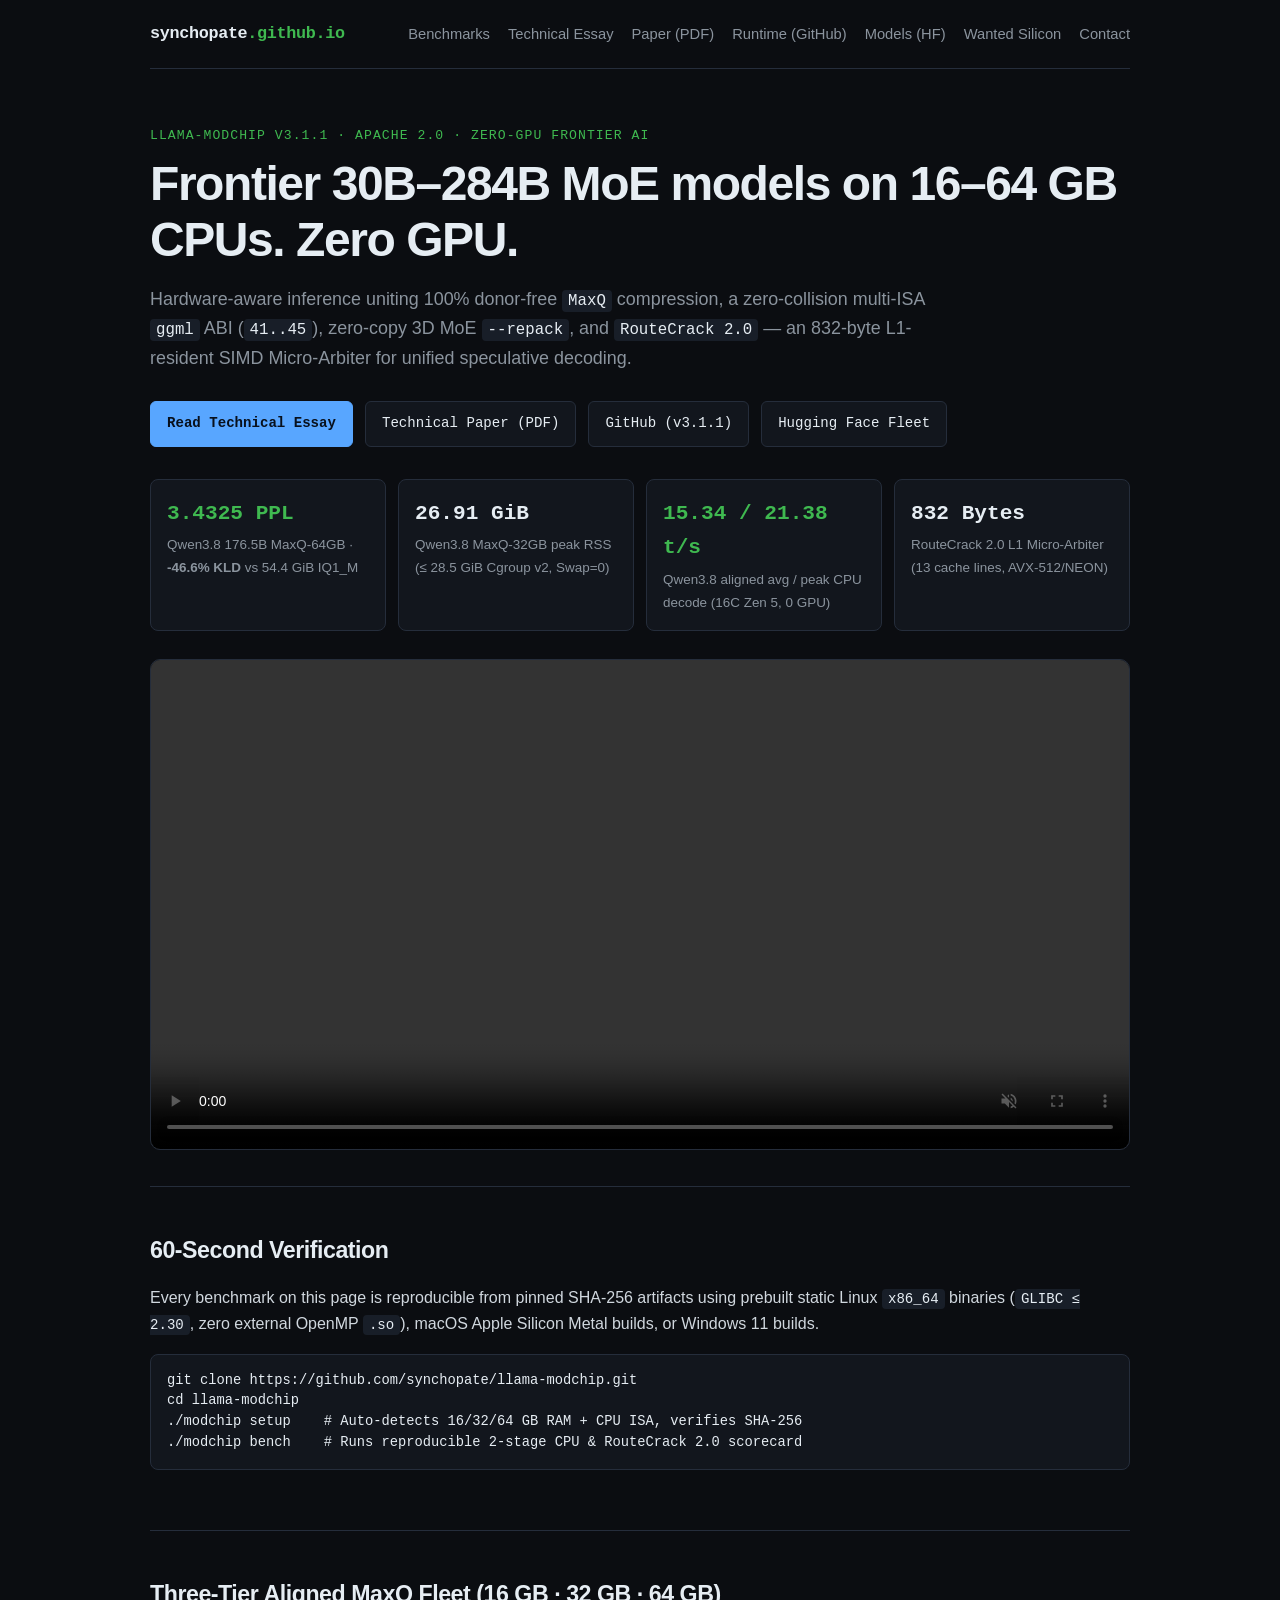
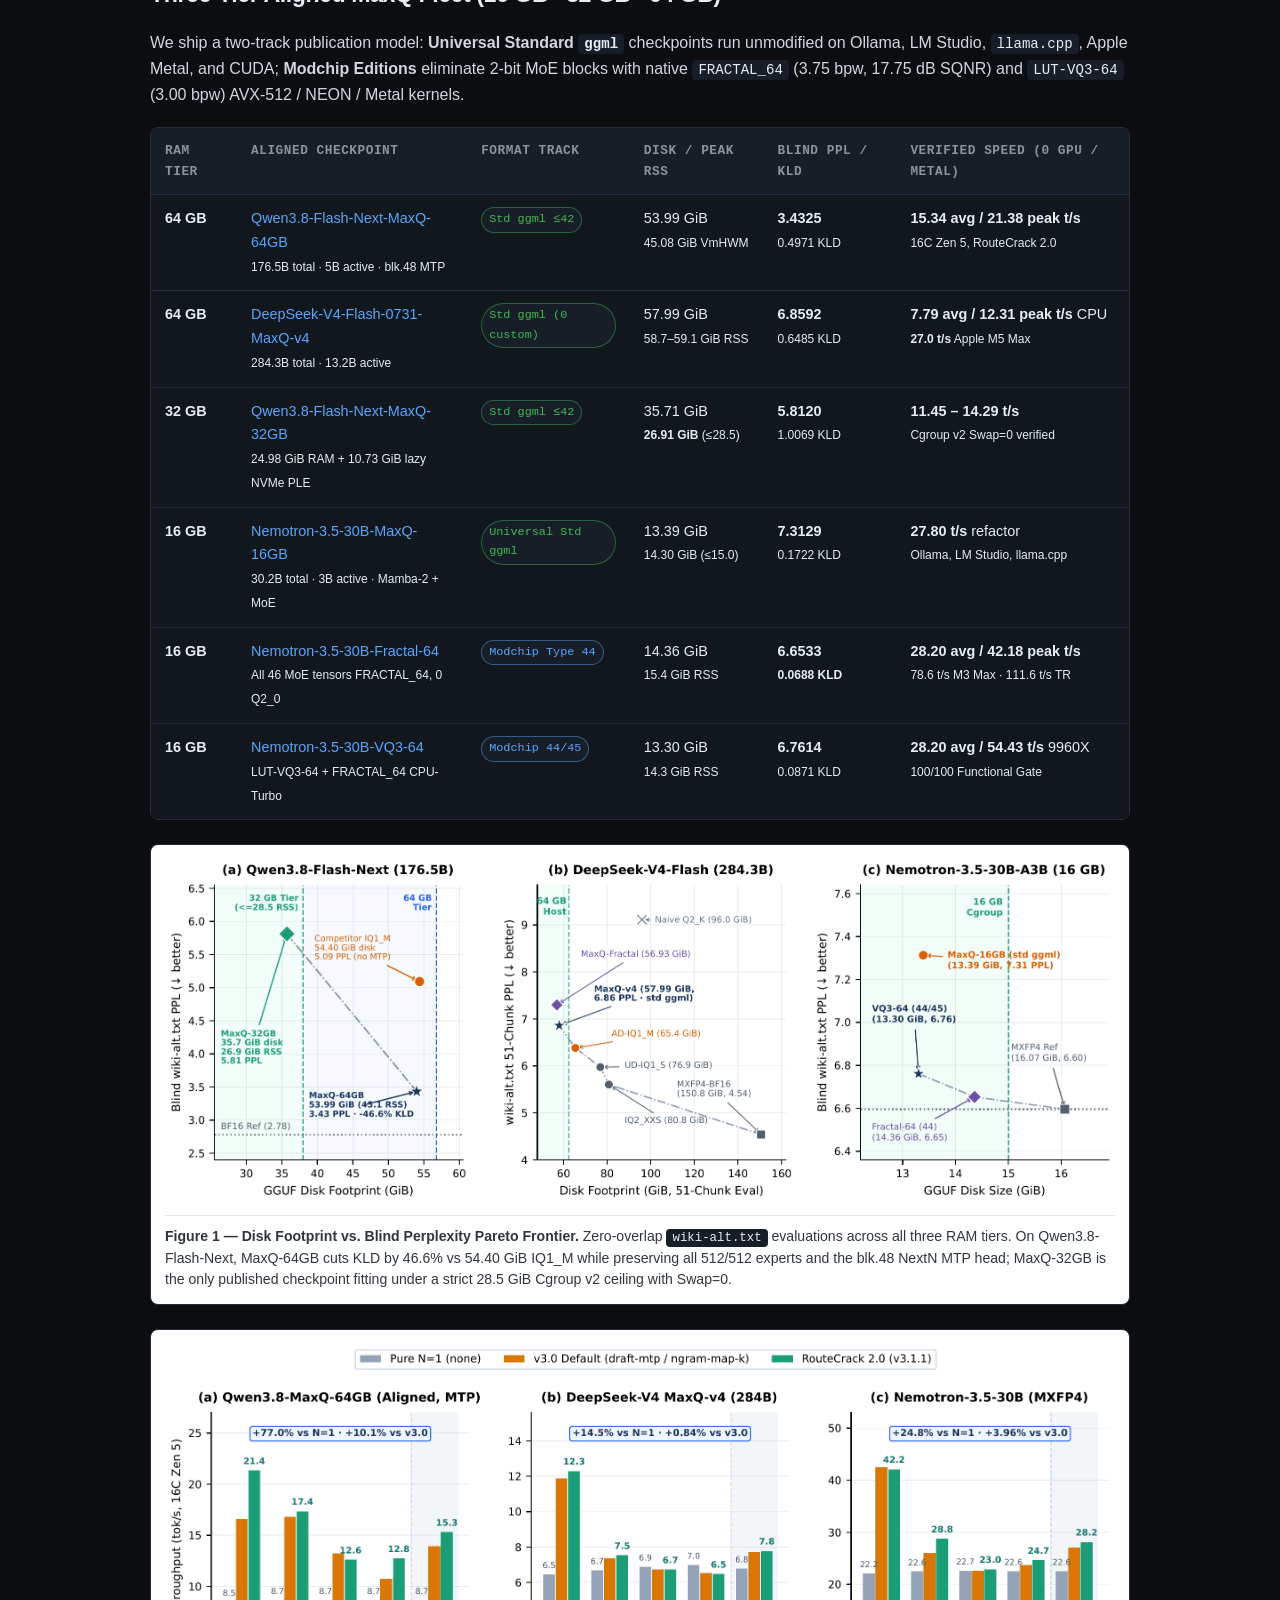
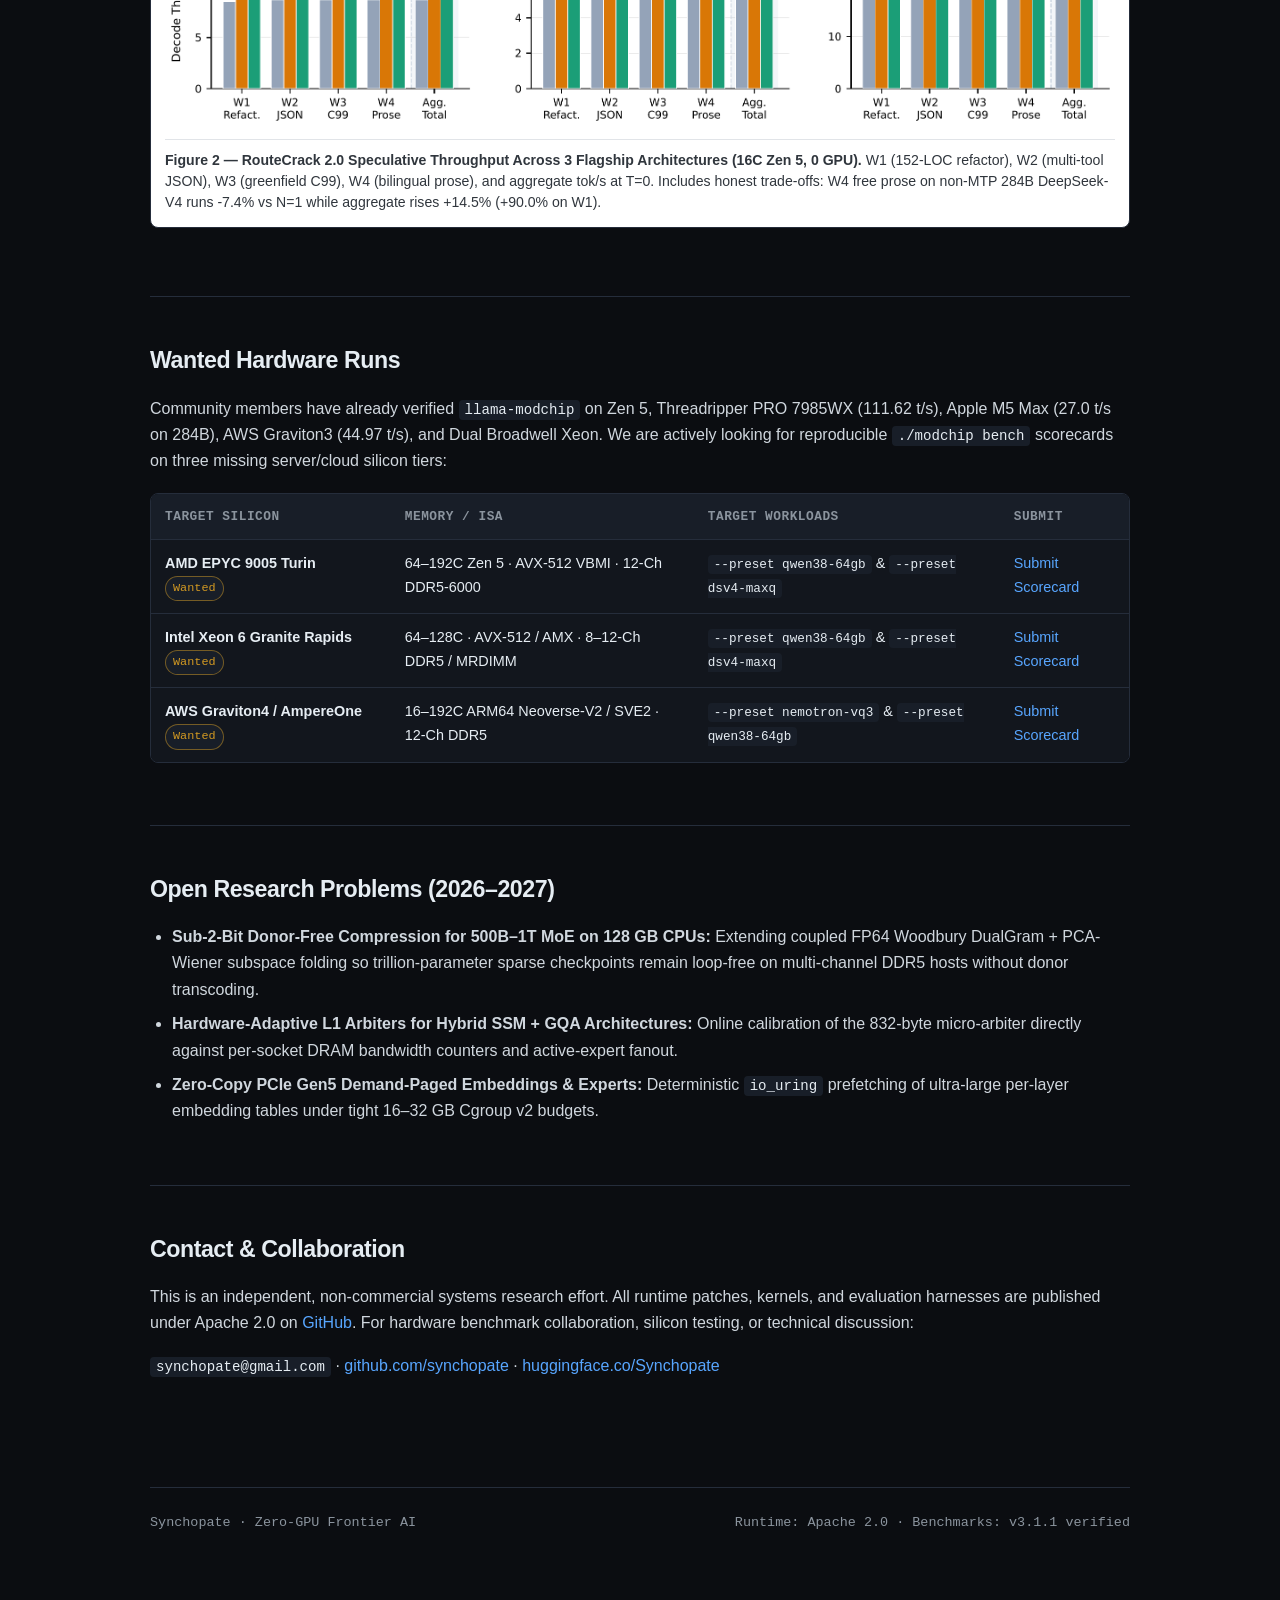
==== index.html @ 714df566 "feat: launch synchopate.github.io Zero-GPU Frontier AI site, v3.1.1 essay, paper & 15s demo video" ====
<!DOCTYPE html>
<html lang="en">
<head>
  <meta charset="utf-8">
  <meta name="viewport" content="width=device-width, initial-scale=1">
  <title>Synchopate — Zero-GPU Frontier AI (llama-modchip v3.1.1 &amp; MaxQ)</title>
  <meta name="description" content="Open-source CPU inference engine and donor-free MaxQ quantization running 30B–284B Sparse MoE models on 16–64 GB commodity workstations with zero GPU.">
  <link rel="stylesheet" href="style.css">
</head>
<body>
<div class="wrap">
  <nav>
    <a class="brand" href="./">synchopate<span>.github.io</span></a>
    <div class="nav-links">
      <a href="#benchmarks">Benchmarks</a>
      <a href="posts/zero-gpu-frontier-ai/">Technical Essay</a>
      <a href="paper/llama-modchip-paper.pdf">Paper (PDF)</a>
      <a href="https://github.com/synchopate/llama-modchip">Runtime (GitHub)</a>
      <a href="https://huggingface.co/collections/Synchopate/maxq-zero-gpu-frontier-fleet-v311-6afb6e2d63dfd573b4b1a95f">Models (HF)</a>
      <a href="#hardware">Wanted Silicon</a>
      <a href="#contact">Contact</a>
    </div>
  </nav>

  <header class="hero">
    <div class="eyebrow">llama-modchip v3.1.1 · Apache 2.0 · Zero-GPU Frontier AI</div>
    <h1>Frontier 30B–284B MoE models on 16–64 GB CPUs. Zero GPU.</h1>
    <p class="lead">
      Hardware-aware inference uniting 100% donor-free <code>MaxQ</code> compression, a zero-collision multi-ISA
      <code>ggml</code> ABI (<code>41..45</code>), zero-copy 3D MoE <code>--repack</code>, and
      <code>RouteCrack 2.0</code> — an 832-byte L1-resident SIMD Micro-Arbiter for unified speculative decoding.
    </p>
    <div class="cta-row">
      <a class="btn primary" href="posts/zero-gpu-frontier-ai/">Read Technical Essay</a>
      <a class="btn" href="paper/llama-modchip-paper.pdf">Technical Paper (PDF)</a>
      <a class="btn" href="https://github.com/synchopate/llama-modchip">GitHub (v3.1.1)</a>
      <a class="btn" href="https://huggingface.co/collections/Synchopate/maxq-zero-gpu-frontier-fleet-v311-6afb6e2d63dfd573b4b1a95f">Hugging Face Fleet</a>
    </div>

    <div class="kpi-grid">
      <div class="kpi">
        <div class="kpi-val green">3.4325 PPL</div>
        <div class="kpi-lbl">Qwen3.8 176.5B MaxQ-64GB · <strong>-46.6% KLD</strong> vs 54.4 GiB IQ1_M</div>
      </div>
      <div class="kpi">
        <div class="kpi-val">26.91 GiB</div>
        <div class="kpi-lbl">Qwen3.8 MaxQ-32GB peak RSS (&le; 28.5 GiB Cgroup v2, Swap=0)</div>
      </div>
      <div class="kpi">
        <div class="kpi-val green">15.34 / 21.38 t/s</div>
        <div class="kpi-lbl">Qwen3.8 aligned avg / peak CPU decode (16C Zen 5, 0 GPU)</div>
      </div>
      <div class="kpi">
        <div class="kpi-val">832 Bytes</div>
        <div class="kpi-lbl">RouteCrack 2.0 L1 Micro-Arbiter (13 cache lines, AVX-512/NEON)</div>
      </div>
    </div>

    <div style="margin-top: 28px; border: 1px solid var(--border); border-radius: 10px; overflow: hidden; background: var(--surface);">
      <video controls autoplay muted loop playsinline style="width: 100%; display: block;">
        <source src="assets/zero_gpu_demo_15s.mp4" type="video/mp4">
      </video>
    </div>
  </header>

  <section id="quickstart">
    <h2>60-Second Verification</h2>
    <p>
      Every benchmark on this page is reproducible from pinned SHA-256 artifacts using prebuilt static Linux
      <code>x86_64</code> binaries (<code>GLIBC &le; 2.30</code>, zero external OpenMP <code>.so</code>), macOS Apple
      Silicon Metal builds, or Windows 11 builds.
    </p>
<pre><code>git clone https://github.com/synchopate/llama-modchip.git
cd llama-modchip
./modchip setup    # Auto-detects 16/32/64 GB RAM + CPU ISA, verifies SHA-256
./modchip bench    # Runs reproducible 2-stage CPU &amp; RouteCrack 2.0 scorecard</code></pre>
  </section>

  <section id="benchmarks">
    <h2>Three-Tier Aligned MaxQ Fleet (16 GB · 32 GB · 64 GB)</h2>
    <p>
      We ship a two-track publication model: <strong>Universal Standard <code>ggml</code></strong> checkpoints run
      unmodified on Ollama, LM Studio, <code>llama.cpp</code>, Apple Metal, and CUDA; <strong>Modchip Editions</strong>
      eliminate 2-bit MoE blocks with native <code>FRACTAL_64</code> (3.75 bpw, 17.75 dB SQNR) and
      <code>LUT-VQ3-64</code> (3.00 bpw) AVX-512 / NEON / Metal kernels.
    </p>

    <div class="table-wrap">
      <table>
        <thead>
          <tr>
            <th>RAM Tier</th>
            <th>Aligned Checkpoint</th>
            <th>Format Track</th>
            <th>Disk / Peak RSS</th>
            <th>Blind PPL / KLD</th>
            <th>Verified Speed (0 GPU / Metal)</th>
          </tr>
        </thead>
        <tbody>
          <tr>
            <td><strong>64 GB</strong></td>
            <td><a href="https://huggingface.co/Synchopate/Qwen3.8-Flash-Next-MaxQ-64GB-GGUF">Qwen3.8-Flash-Next-MaxQ-64GB</a><br><small>176.5B total · 5B active · blk.48 MTP</small></td>
            <td><span class="tag std">Std ggml &le;42</span></td>
            <td>53.99 GiB<br><small>45.08 GiB VmHWM</small></td>
            <td><strong>3.4325</strong><br><small>0.4971 KLD</small></td>
            <td><strong>15.34 avg / 21.38 peak t/s</strong><br><small>16C Zen 5, RouteCrack 2.0</small></td>
          </tr>
          <tr>
            <td><strong>64 GB</strong></td>
            <td><a href="https://huggingface.co/Synchopate/DeepSeek-V4-Flash-0731-MaxQ-v4-64GB-CPU-GGUF">DeepSeek-V4-Flash-0731-MaxQ-v4</a><br><small>284.3B total · 13.2B active</small></td>
            <td><span class="tag std">Std ggml (0 custom)</span></td>
            <td>57.99 GiB<br><small>58.7–59.1 GiB RSS</small></td>
            <td><strong>6.8592</strong><br><small>0.6485 KLD</small></td>
            <td><strong>7.79 avg / 12.31 peak t/s</strong> CPU<br><small><strong>27.0 t/s</strong> Apple M5 Max</small></td>
          </tr>
          <tr>
            <td><strong>32 GB</strong></td>
            <td><a href="https://huggingface.co/Synchopate/Qwen3.8-Flash-Next-MaxQ-32GB-GGUF">Qwen3.8-Flash-Next-MaxQ-32GB</a><br><small>24.98 GiB RAM + 10.73 GiB lazy NVMe PLE</small></td>
            <td><span class="tag std">Std ggml &le;42</span></td>
            <td>35.71 GiB<br><small><strong>26.91 GiB</strong> (&le;28.5)</small></td>
            <td><strong>5.8120</strong><br><small>1.0069 KLD</small></td>
            <td><strong>11.45 – 14.29 t/s</strong><br><small>Cgroup v2 Swap=0 verified</small></td>
          </tr>
          <tr>
            <td><strong>16 GB</strong></td>
            <td><a href="https://huggingface.co/Synchopate/NVIDIA-Nemotron-3.5-30B-A3B-MaxQ-16GB-GGUF">Nemotron-3.5-30B-MaxQ-16GB</a><br><small>30.2B total · 3B active · Mamba-2 + MoE</small></td>
            <td><span class="tag std">Universal Std ggml</span></td>
            <td>13.39 GiB<br><small>14.30 GiB (&le;15.0)</small></td>
            <td><strong>7.3129</strong><br><small>0.1722 KLD</small></td>
            <td><strong>27.80 t/s</strong> refactor<br><small>Ollama, LM Studio, llama.cpp</small></td>
          </tr>
          <tr>
            <td><strong>16 GB</strong></td>
            <td><a href="https://huggingface.co/Synchopate/NVIDIA-Nemotron-3.5-30B-A3B-Fractal-64-CPU-GGUF">Nemotron-3.5-30B-Fractal-64</a><br><small>All 46 MoE tensors FRACTAL_64, 0 Q2_0</small></td>
            <td><span class="tag mod">Modchip Type 44</span></td>
            <td>14.36 GiB<br><small>15.4 GiB RSS</small></td>
            <td><strong>6.6533</strong><br><small><strong>0.0688 KLD</strong></small></td>
            <td><strong>28.20 avg / 42.18 peak t/s</strong><br><small>78.6 t/s M3 Max · 111.6 t/s TR</small></td>
          </tr>
          <tr>
            <td><strong>16 GB</strong></td>
            <td><a href="https://huggingface.co/Synchopate/NVIDIA-Nemotron-3.5-30B-A3B-VQ3-64-CPU-GGUF">Nemotron-3.5-30B-VQ3-64</a><br><small>LUT-VQ3-64 + FRACTAL_64 CPU-Turbo</small></td>
            <td><span class="tag mod">Modchip 44/45</span></td>
            <td>13.30 GiB<br><small>14.3 GiB RSS</small></td>
            <td><strong>6.7614</strong><br><small>0.0871 KLD</small></td>
            <td><strong>28.20 avg / 54.43 t/s</strong> 9960X<br><small>100/100 Functional Gate</small></td>
          </tr>
        </tbody>
      </table>
    </div>

    <figure>
      <img src="assets/fig2_pareto_frontier.png" alt="Pareto frontier across Qwen3.8, DeepSeek-V4 284B, and Nemotron-3.5 30B">
      <figcaption>
        <strong>Figure 1 — Disk Footprint vs. Blind Perplexity Pareto Frontier.</strong>
        Zero-overlap <code>wiki-alt.txt</code> evaluations across all three RAM tiers. On Qwen3.8-Flash-Next,
        MaxQ-64GB cuts KLD by 46.6% vs 54.40 GiB IQ1_M while preserving all 512/512 experts and the blk.48 NextN MTP head;
        MaxQ-32GB is the only published checkpoint fitting under a strict 28.5 GiB Cgroup v2 ceiling with Swap=0.
      </figcaption>
    </figure>

    <figure>
      <img src="assets/fig3_routecrack2_speedup.png" alt="RouteCrack 2.0 head-to-head throughput across W1-W4 workloads">
      <figcaption>
        <strong>Figure 2 — RouteCrack 2.0 Speculative Throughput Across 3 Flagship Architectures (16C Zen 5, 0 GPU).</strong>
        W1 (152-LOC refactor), W2 (multi-tool JSON), W3 (greenfield C99), W4 (bilingual prose), and aggregate tok/s
        at T=0. Includes honest trade-offs: W4 free prose on non-MTP 284B DeepSeek-V4 runs -7.4% vs N=1 while aggregate
        rises +14.5% (+90.0% on W1).
      </figcaption>
    </figure>
  </section>

  <section id="hardware">
    <h2>Wanted Hardware Runs</h2>
    <p>
      Community members have already verified <code>llama-modchip</code> on Zen 5, Threadripper PRO 7985WX (111.62 t/s),
      Apple M5 Max (27.0 t/s on 284B), AWS Graviton3 (44.97 t/s), and Dual Broadwell Xeon. We are actively looking for
      reproducible <code>./modchip bench</code> scorecards on three missing server/cloud silicon tiers:
    </p>
    <div class="table-wrap">
      <table>
        <thead>
          <tr><th>Target Silicon</th><th>Memory / ISA</th><th>Target Workloads</th><th>Submit</th></tr>
        </thead>
        <tbody>
          <tr>
            <td><strong>AMD EPYC 9005 Turin</strong> <span class="tag wanted">Wanted</span></td>
            <td>64–192C Zen 5 · AVX-512 VBMI · 12-Ch DDR5-6000</td>
            <td><code>--preset qwen38-64gb</code> &amp; <code>--preset dsv4-maxq</code></td>
            <td><a href="https://github.com/synchopate/llama-modchip/issues/new?template=cpu_benchmark_submission.yml">Submit Scorecard</a></td>
          </tr>
          <tr>
            <td><strong>Intel Xeon 6 Granite Rapids</strong> <span class="tag wanted">Wanted</span></td>
            <td>64–128C · AVX-512 / AMX · 8–12-Ch DDR5 / MRDIMM</td>
            <td><code>--preset qwen38-64gb</code> &amp; <code>--preset dsv4-maxq</code></td>
            <td><a href="https://github.com/synchopate/llama-modchip/issues/new?template=cpu_benchmark_submission.yml">Submit Scorecard</a></td>
          </tr>
          <tr>
            <td><strong>AWS Graviton4 / AmpereOne</strong> <span class="tag wanted">Wanted</span></td>
            <td>16–192C ARM64 Neoverse-V2 / SVE2 · 12-Ch DDR5</td>
            <td><code>--preset nemotron-vq3</code> &amp; <code>--preset qwen38-64gb</code></td>
            <td><a href="https://github.com/synchopate/llama-modchip/issues/new?template=cpu_benchmark_submission.yml">Submit Scorecard</a></td>
          </tr>
        </tbody>
      </table>
    </div>
  </section>

  <section id="open-problems">
    <h2>Open Research Problems (2026–2027)</h2>
    <ul>
      <li><strong>Sub-2-Bit Donor-Free Compression for 500B–1T MoE on 128 GB CPUs:</strong> Extending coupled FP64 Woodbury DualGram + PCA-Wiener subspace folding so trillion-parameter sparse checkpoints remain loop-free on multi-channel DDR5 hosts without donor transcoding.</li>
      <li><strong>Hardware-Adaptive L1 Arbiters for Hybrid SSM + GQA Architectures:</strong> Online calibration of the 832-byte micro-arbiter directly against per-socket DRAM bandwidth counters and active-expert fanout.</li>
      <li><strong>Zero-Copy PCIe Gen5 Demand-Paged Embeddings &amp; Experts:</strong> Deterministic <code>io_uring</code> prefetching of ultra-large per-layer embedding tables under tight 16–32 GB Cgroup v2 budgets.</li>
    </ul>
  </section>

  <section id="contact">
    <h2>Contact &amp; Collaboration</h2>
    <p>
      This is an independent, non-commercial systems research effort. All runtime patches, kernels, and evaluation
      harnesses are published under Apache 2.0 on <a href="https://github.com/synchopate/llama-modchip">GitHub</a>.
      For hardware benchmark collaboration, silicon testing, or technical discussion:
    </p>
    <p>
      <code>synchopate@gmail.com</code> &middot;
      <a href="https://github.com/synchopate">github.com/synchopate</a> &middot;
      <a href="https://huggingface.co/Synchopate">huggingface.co/Synchopate</a>
    </p>
  </section>

  <footer>
    <span>Synchopate · Zero-GPU Frontier AI</span>
    <span>Runtime: Apache 2.0 · Benchmarks: v3.1.1 verified</span>
  </footer>
</div>
</body>
</html>
---- style.css ----
:root {
  --bg: #0b0d11;
  --surface: #12161d;
  --surface-2: #181e28;
  --border: #252d3b;
  --text: #e6edf3;
  --muted: #8b949e;
  --accent: #58a6ff;
  --green: #3fb950;
  --amber: #d29922;
  --mono: ui-monospace, SFMono-Regular, Menlo, Monaco, Consolas, "Liberation Mono", monospace;
  --sans: -apple-system, BlinkMacSystemFont, "Segoe UI", Inter, Roboto, Helvetica, Arial, sans-serif;
}

* { box-sizing: border-box; }
html { background: var(--bg); color: var(--text); font-family: var(--sans); line-height: 1.65; scroll-behavior: smooth; }
body { margin: 0; padding: 0 20px 80px; }

.wrap { max-width: 980px; margin: 0 auto; }
.wrap-article { max-width: 780px; margin: 0 auto; }

nav {
  display: flex; flex-wrap: wrap; justify-content: space-between; align-items: center;
  padding: 20px 0; border-bottom: 1px solid var(--border); gap: 14px;
}
.brand {
  font-family: var(--mono); font-weight: 700; font-size: 1.05rem;
  color: var(--text); text-decoration: none; letter-spacing: -0.02em;
}
.brand span { color: var(--green); }
.nav-links { display: flex; flex-wrap: wrap; gap: 18px; font-size: 0.92rem; }
.nav-links a { color: var(--muted); text-decoration: none; }
.nav-links a:hover { color: var(--text); }

header.hero { padding: 56px 0 36px; border-bottom: 1px solid var(--border); }
.eyebrow {
  font-family: var(--mono); font-size: 0.82rem; color: var(--green);
  text-transform: uppercase; letter-spacing: 0.08em; margin-bottom: 10px;
}
h1 {
  font-size: clamp(2rem, 4.5vw, 3rem); line-height: 1.15; margin: 0 0 18px;
  letter-spacing: -0.03em; font-weight: 700;
}
.lead { font-size: 1.12rem; color: var(--muted); max-width: 780px; margin: 0 0 28px; }

.cta-row { display: flex; flex-wrap: wrap; gap: 12px; margin-bottom: 32px; }
.btn {
  display: inline-block; padding: 10px 16px; border-radius: 6px;
  font-family: var(--mono); font-size: 0.88rem; text-decoration: none;
  border: 1px solid var(--border); color: var(--text); background: var(--surface);
}
.btn:hover { border-color: var(--accent); color: var(--accent); }
.btn.primary { background: var(--accent); color: #08101c; border-color: var(--accent); font-weight: 600; }
.btn.primary:hover { opacity: 0.92; color: #08101c; }

.kpi-grid {
  display: grid; grid-template-columns: repeat(auto-fit, minmax(210px, 1fr));
  gap: 12px; margin-top: 12px;
}
.kpi {
  background: var(--surface); border: 1px solid var(--border); border-radius: 8px; padding: 16px;
}
.kpi-val { font-family: var(--mono); font-size: 1.32rem; font-weight: 700; color: var(--text); }
.kpi-val.green { color: var(--green); }
.kpi-lbl { font-size: 0.84rem; color: var(--muted); margin-top: 4px; }

section { padding: 44px 0; border-bottom: 1px solid var(--border); }
section:last-of-type { border-bottom: none; }
h2 { font-size: 1.45rem; letter-spacing: -0.02em; margin: 0 0 16px; }
h3 { font-size: 1.12rem; margin: 26px 0 10px; color: var(--text); }
p { margin: 0 0 16px; color: #d0d7de; }
a { color: var(--accent); text-decoration: none; }
a:hover { text-decoration: underline; }

pre {
  background: var(--surface); border: 1px solid var(--border); border-radius: 8px;
  padding: 16px; overflow-x: auto; font-family: var(--mono); font-size: 0.86rem;
  line-height: 1.5; color: #e6edf3; margin: 16px 0;
}
code {
  font-family: var(--mono); font-size: 0.88em; background: var(--surface-2);
  padding: 2px 6px; border-radius: 4px; color: #e6edf3;
}
pre code { background: none; padding: 0; font-size: 1em; }

.table-wrap { overflow-x: auto; margin: 18px 0; border: 1px solid var(--border); border-radius: 8px; }
table { width: 100%; border-collapse: collapse; font-size: 0.9rem; background: var(--surface); }
th, td { padding: 12px 14px; text-align: left; border-bottom: 1px solid var(--border); vertical-align: top; }
th { font-family: var(--mono); font-size: 0.8rem; color: var(--muted); text-transform: uppercase; letter-spacing: 0.04em; background: var(--surface-2); }
tr:last-child td { border-bottom: none; }

.tag {
  display: inline-block; font-family: var(--mono); font-size: 0.74rem;
  padding: 2px 7px; border-radius: 999px; border: 1px solid var(--border);
  background: var(--surface-2); color: var(--muted); vertical-align: middle;
}
.tag.std { border-color: rgba(63,185,80,0.45); color: var(--green); }
.tag.mod { border-color: rgba(88,166,255,0.45); color: var(--accent); }
.tag.wanted { border-color: rgba(210,153,34,0.5); color: var(--amber); }

figure {
  margin: 24px 0; background: #ffffff; border: 1px solid var(--border);
  border-radius: 8px; padding: 14px;
}
figure img { width: 100%; height: auto; display: block; border-radius: 4px; }
figcaption {
  margin-top: 12px; font-size: 0.88rem; color: #30363d; line-height: 1.5;
  border-top: 1px solid #e1e4e8; padding-top: 10px;
}

.callout {
  background: var(--surface); border-left: 3px solid var(--amber);
  border-top: 1px solid var(--border); border-right: 1px solid var(--border);
  border-bottom: 1px solid var(--border); border-radius: 0 8px 8px 0;
  padding: 16px 18px; margin: 20px 0;
}
.callout strong { color: var(--amber); }

ul, ol { padding-left: 22px; margin: 0 0 16px; color: #d0d7de; }
li { margin-bottom: 8px; }

footer {
  margin-top: 48px; padding-top: 24px; border-top: 1px solid var(--border);
  font-family: var(--mono); font-size: 0.84rem; color: var(--muted);
  display: flex; flex-wrap: wrap; justify-content: space-between; gap: 12px;
}
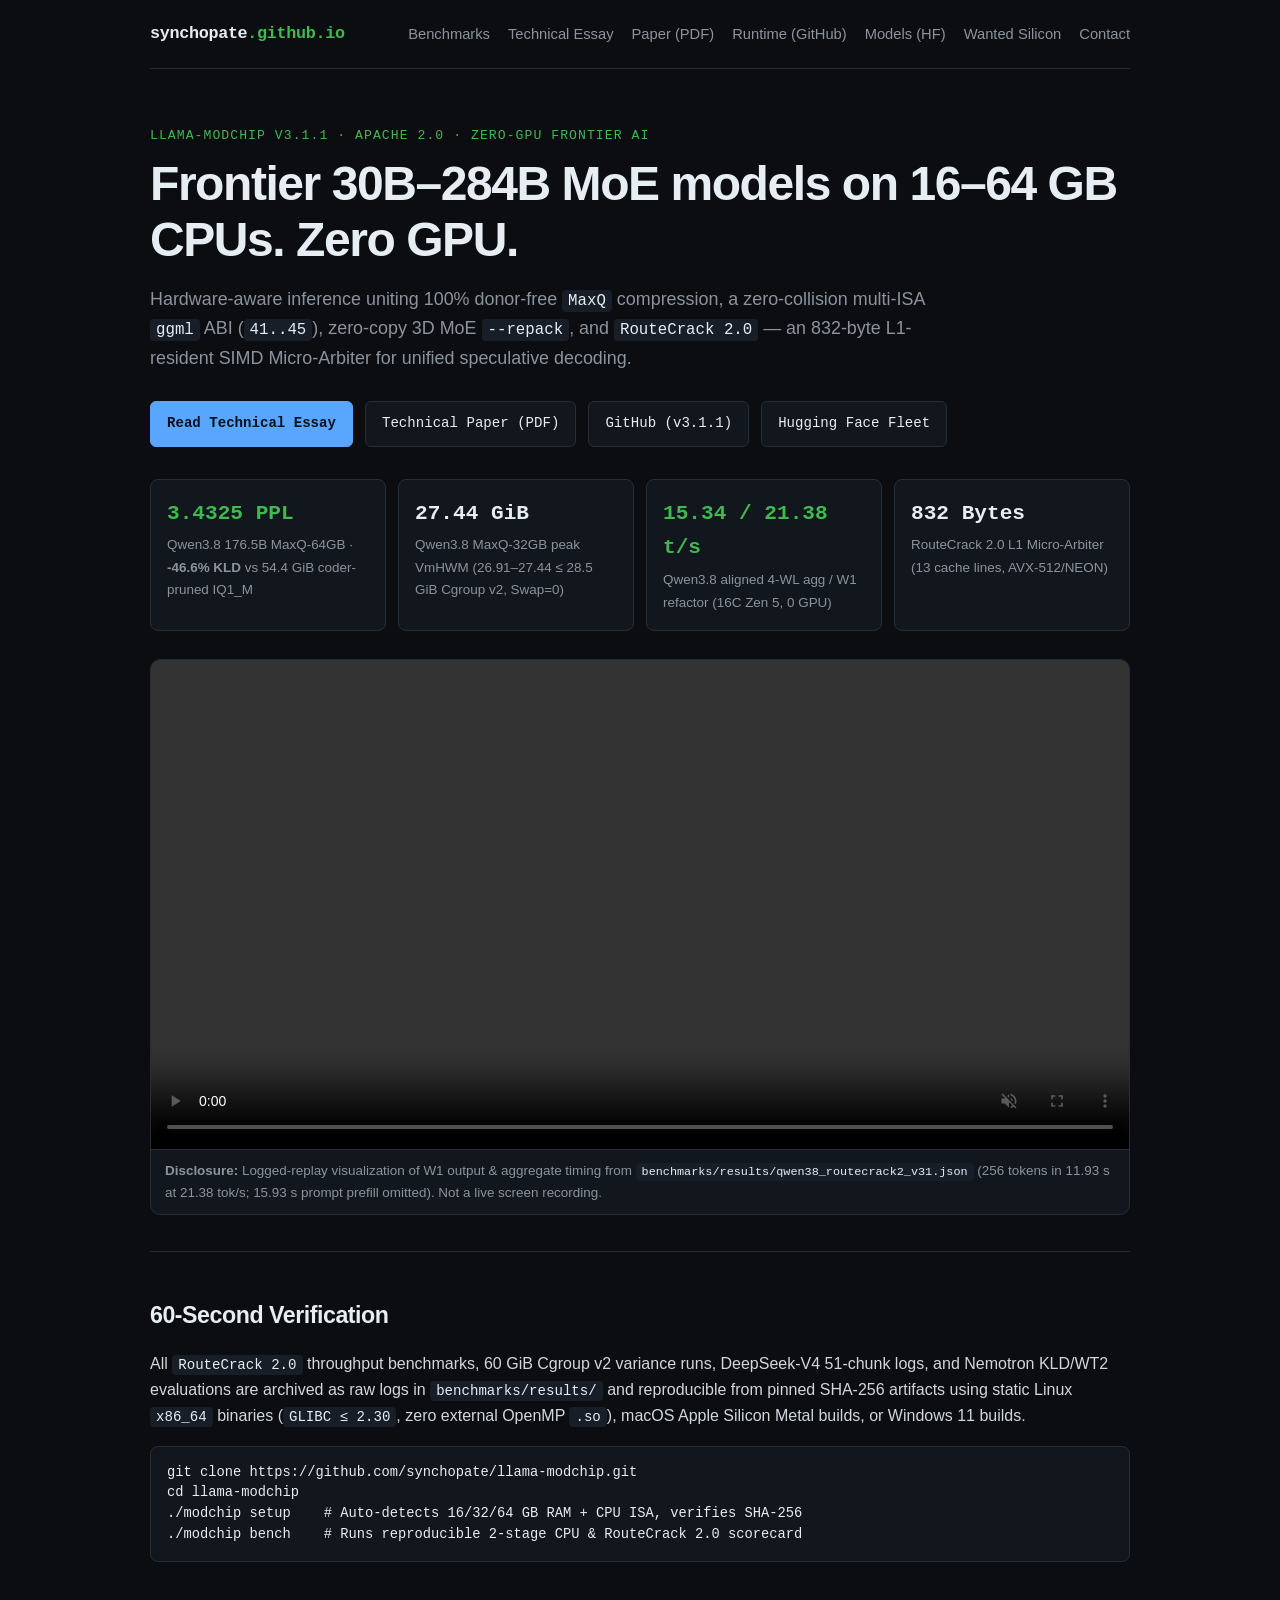
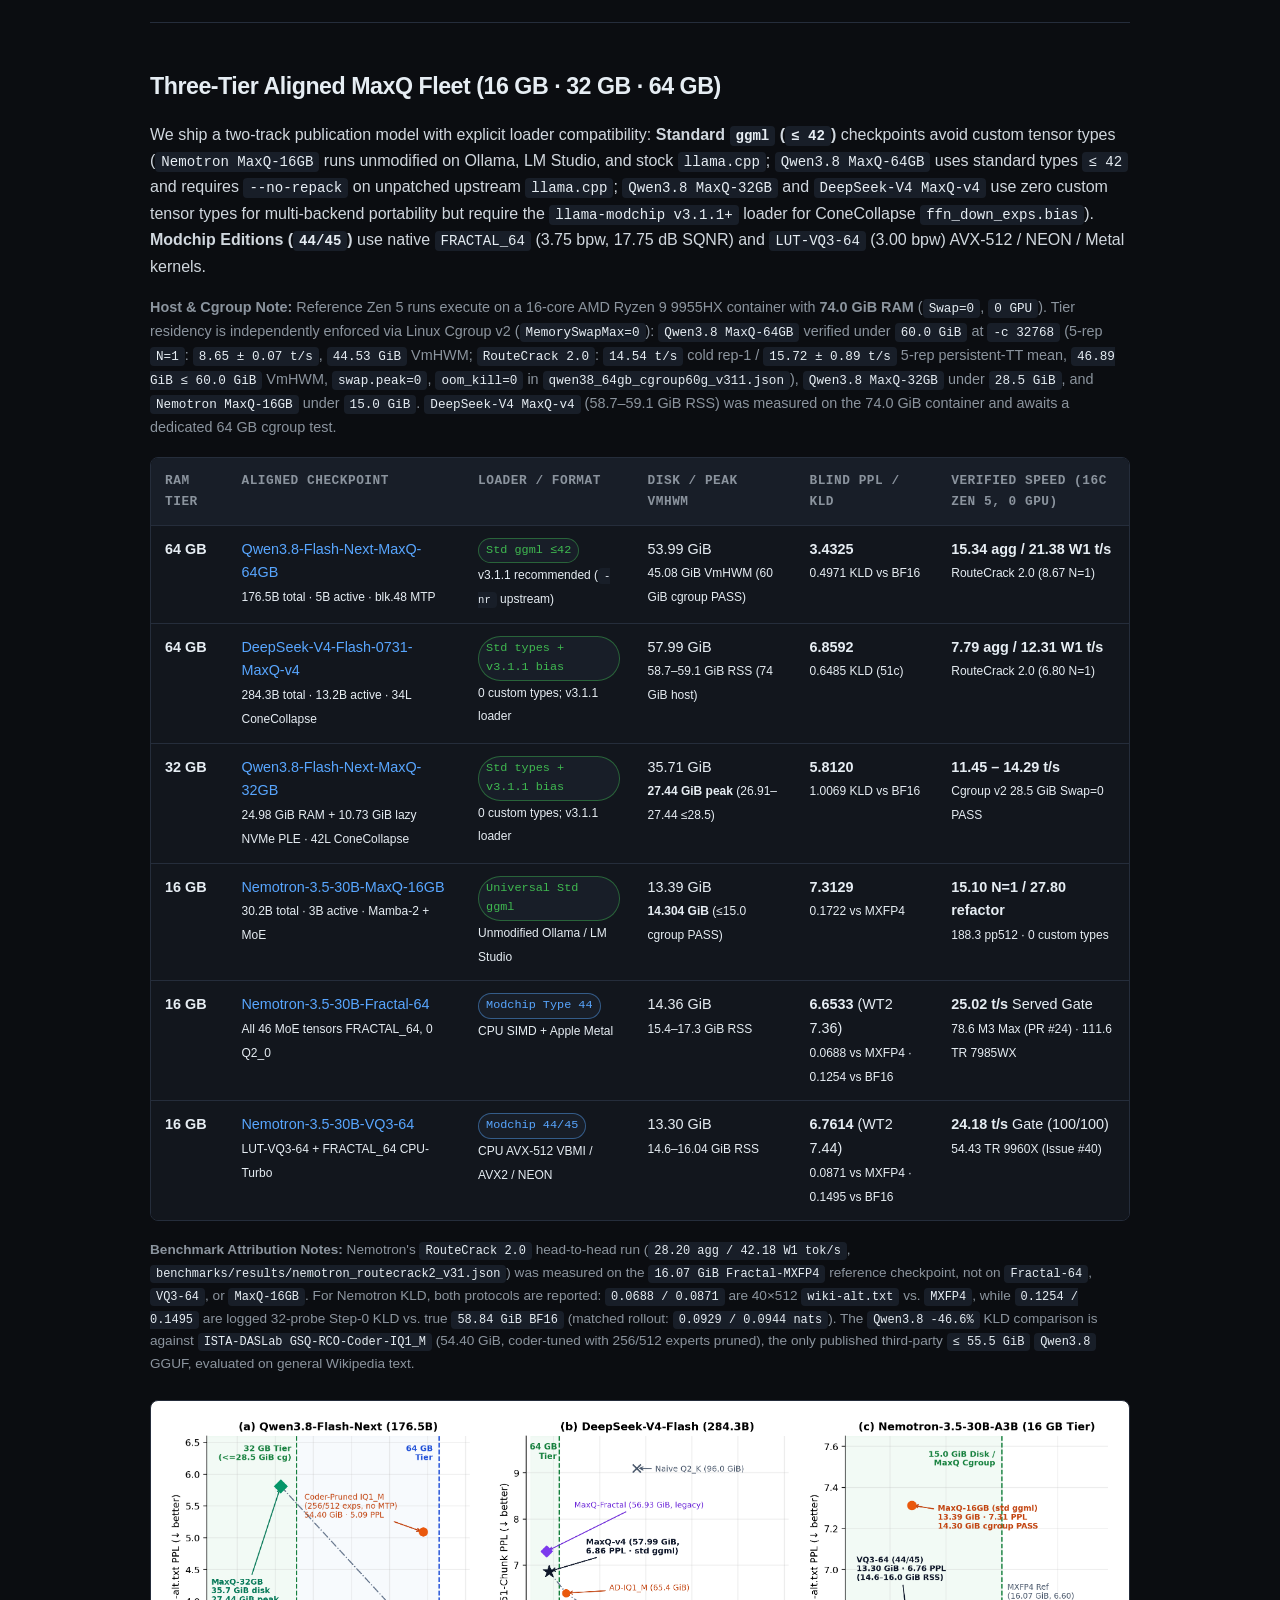
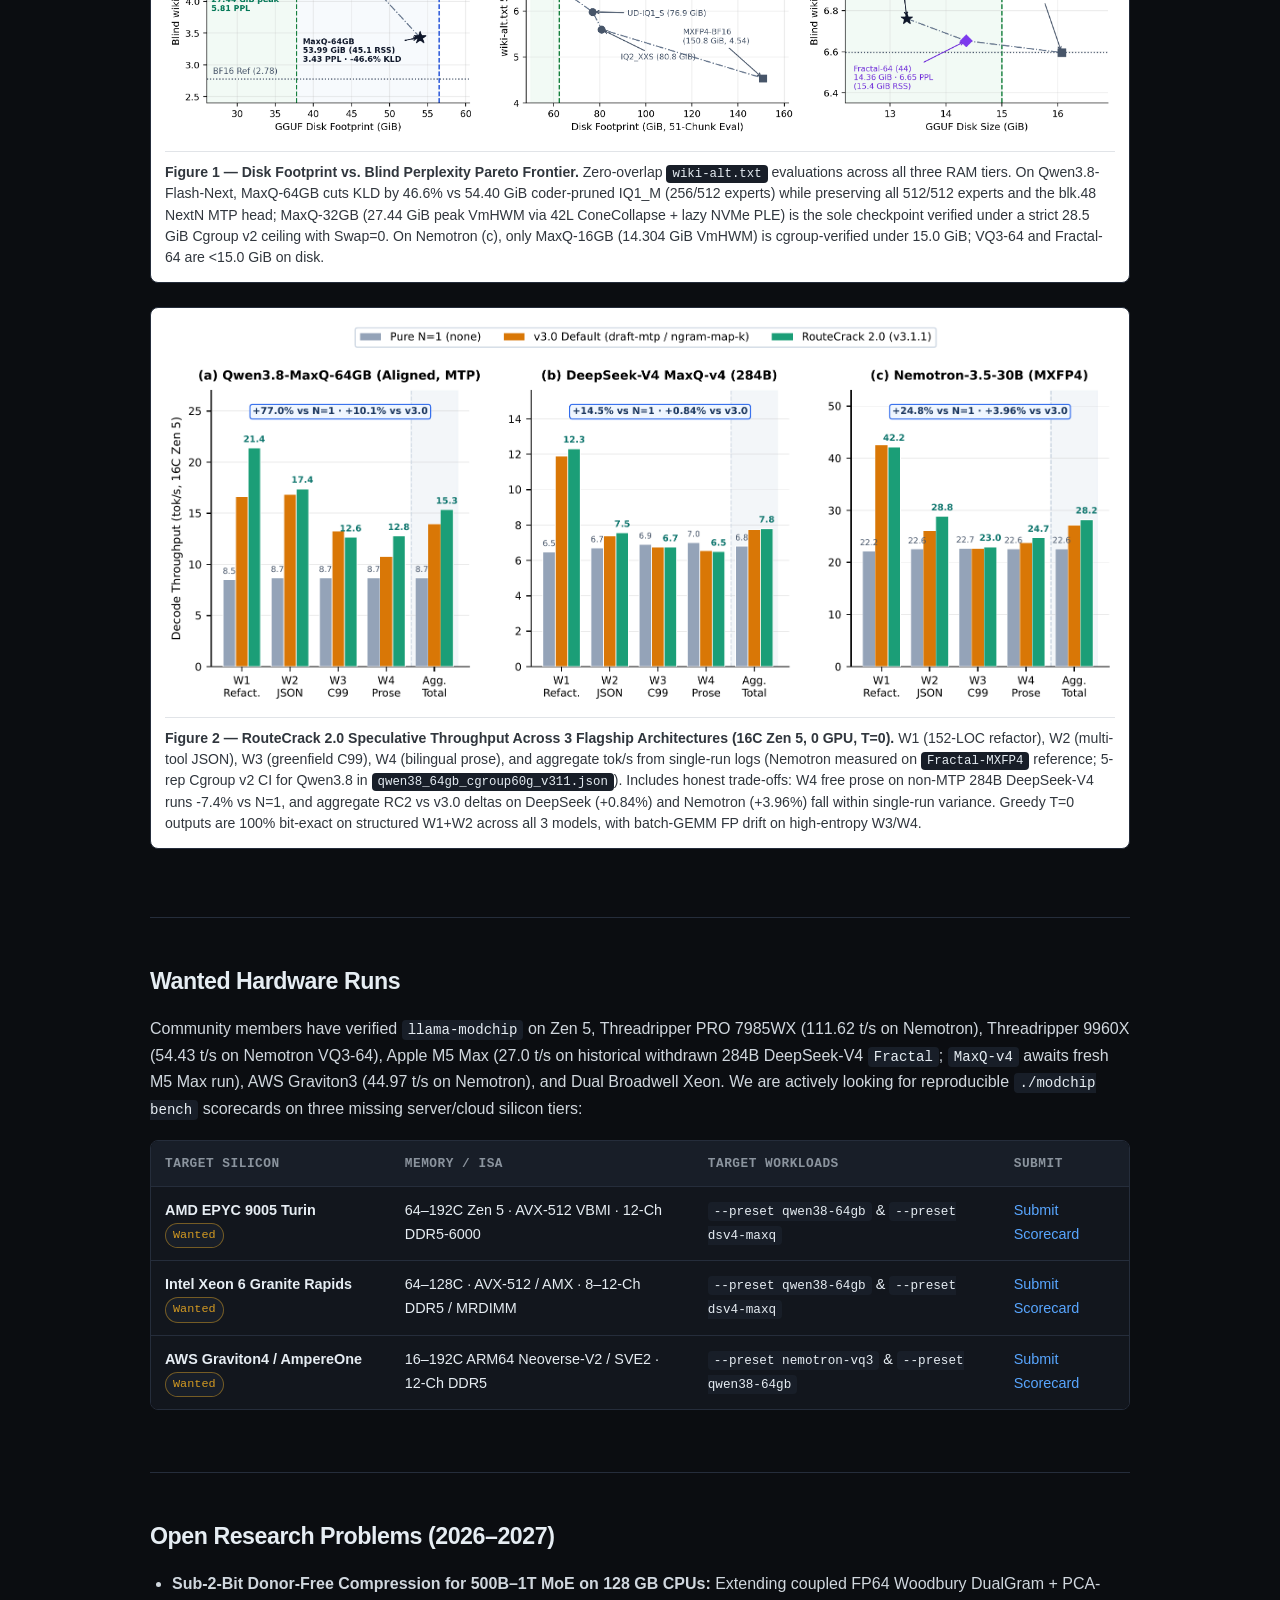
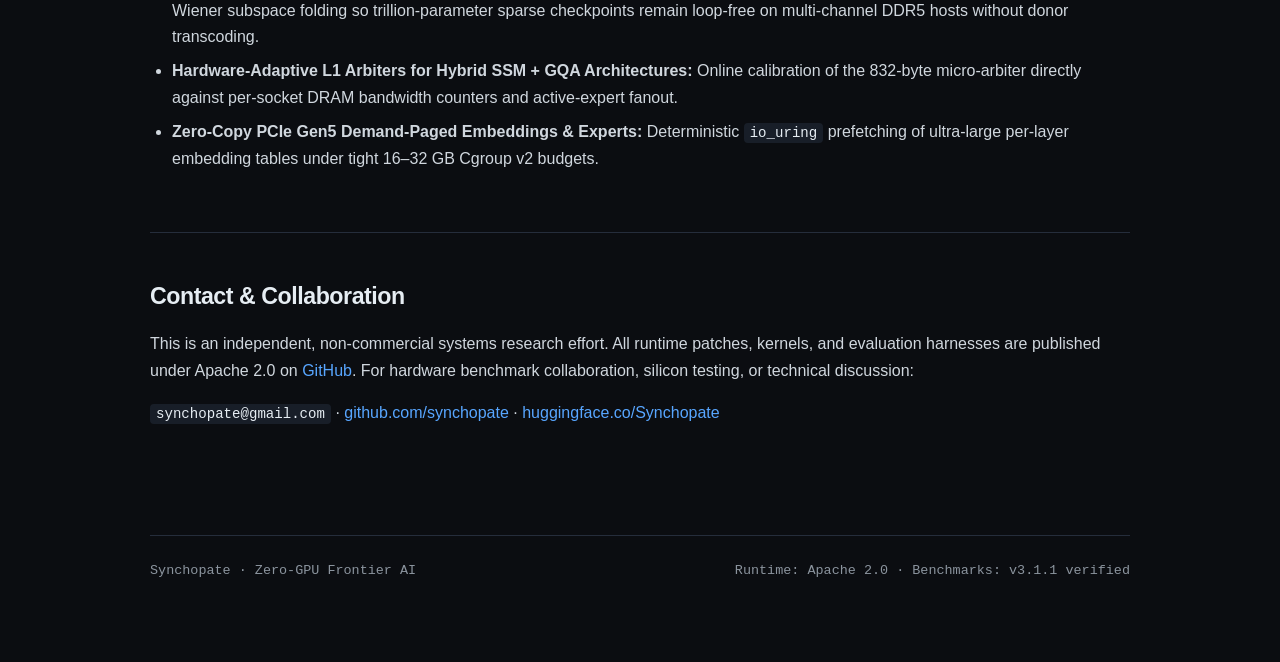
==== commit dc94f76e: "v3.1.1: adversarial remediation (honest logged-replay video, reconciled metrics, 60 GiB Cgroup v2 pr" ====
--- a/index.html
+++ b/index.html
@@ -40,15 +40,15 @@
     <div class="kpi-grid">
       <div class="kpi">
         <div class="kpi-val green">3.4325 PPL</div>
-        <div class="kpi-lbl">Qwen3.8 176.5B MaxQ-64GB · <strong>-46.6% KLD</strong> vs 54.4 GiB IQ1_M</div>
-      </div>
-      <div class="kpi">
-        <div class="kpi-val">26.91 GiB</div>
-        <div class="kpi-lbl">Qwen3.8 MaxQ-32GB peak RSS (&le; 28.5 GiB Cgroup v2, Swap=0)</div>
+        <div class="kpi-lbl">Qwen3.8 176.5B MaxQ-64GB · <strong>-46.6% KLD</strong> vs 54.4 GiB coder-pruned IQ1_M</div>
+      </div>
+      <div class="kpi">
+        <div class="kpi-val">27.44 GiB</div>
+        <div class="kpi-lbl">Qwen3.8 MaxQ-32GB peak VmHWM (26.91–27.44 &le; 28.5 GiB Cgroup v2, Swap=0)</div>
       </div>
       <div class="kpi">
         <div class="kpi-val green">15.34 / 21.38 t/s</div>
-        <div class="kpi-lbl">Qwen3.8 aligned avg / peak CPU decode (16C Zen 5, 0 GPU)</div>
+        <div class="kpi-lbl">Qwen3.8 aligned 4-WL agg / W1 refactor (16C Zen 5, 0 GPU)</div>
       </div>
       <div class="kpi">
         <div class="kpi-val">832 Bytes</div>
@@ -60,15 +60,21 @@
       <video controls autoplay muted loop playsinline style="width: 100%; display: block;">
         <source src="assets/zero_gpu_demo_15s.mp4" type="video/mp4">
       </video>
+      <p style="margin: 0; padding: 10px 14px; font-size: 0.84rem; color: var(--muted); border-top: 1px solid var(--border);">
+        <strong>Disclosure:</strong> Logged-replay visualization of W1 output &amp; aggregate timing from
+        <code>benchmarks/results/qwen38_routecrack2_v31.json</code> (256 tokens in 11.93 s at 21.38 tok/s; 15.93 s prompt
+        prefill omitted). Not a live screen recording.
+      </p>
     </div>
   </header>
 
   <section id="quickstart">
     <h2>60-Second Verification</h2>
     <p>
-      Every benchmark on this page is reproducible from pinned SHA-256 artifacts using prebuilt static Linux
-      <code>x86_64</code> binaries (<code>GLIBC &le; 2.30</code>, zero external OpenMP <code>.so</code>), macOS Apple
-      Silicon Metal builds, or Windows 11 builds.
+      All <code>RouteCrack 2.0</code> throughput benchmarks, 60 GiB Cgroup v2 variance runs, DeepSeek-V4 51-chunk logs, and
+      Nemotron KLD/WT2 evaluations are archived as raw logs in <code>benchmarks/results/</code> and reproducible from pinned
+      SHA-256 artifacts using static Linux <code>x86_64</code> binaries (<code>GLIBC &le; 2.30</code>, zero external OpenMP
+      <code>.so</code>), macOS Apple Silicon Metal builds, or Windows 11 builds.
     </p>
 <pre><code>git clone https://github.com/synchopate/llama-modchip.git
 cd llama-modchip
@@ -79,10 +85,26 @@
   <section id="benchmarks">
     <h2>Three-Tier Aligned MaxQ Fleet (16 GB · 32 GB · 64 GB)</h2>
     <p>
-      We ship a two-track publication model: <strong>Universal Standard <code>ggml</code></strong> checkpoints run
-      unmodified on Ollama, LM Studio, <code>llama.cpp</code>, Apple Metal, and CUDA; <strong>Modchip Editions</strong>
-      eliminate 2-bit MoE blocks with native <code>FRACTAL_64</code> (3.75 bpw, 17.75 dB SQNR) and
-      <code>LUT-VQ3-64</code> (3.00 bpw) AVX-512 / NEON / Metal kernels.
+      We ship a two-track publication model with explicit loader compatibility:
+      <strong>Standard <code>ggml</code> (<code>&le; 42</code>)</strong> checkpoints avoid custom tensor types
+      (<code>Nemotron MaxQ-16GB</code> runs unmodified on Ollama, LM Studio, and stock <code>llama.cpp</code>;
+      <code>Qwen3.8 MaxQ-64GB</code> uses standard types <code>&le; 42</code> and requires <code>--no-repack</code> on
+      unpatched upstream <code>llama.cpp</code>; <code>Qwen3.8 MaxQ-32GB</code> and <code>DeepSeek-V4 MaxQ-v4</code> use zero
+      custom tensor types for multi-backend portability but require the <code>llama-modchip v3.1.1+</code> loader for
+      ConeCollapse <code>ffn_down_exps.bias</code>).
+      <strong>Modchip Editions (<code>44/45</code>)</strong> use native <code>FRACTAL_64</code> (3.75 bpw, 17.75 dB SQNR)
+      and <code>LUT-VQ3-64</code> (3.00 bpw) AVX-512 / NEON / Metal kernels.
+    </p>
+    <p style="font-size: 0.9rem; color: var(--muted);">
+      <strong>Host &amp; Cgroup Note:</strong> Reference Zen 5 runs execute on a 16-core AMD Ryzen 9 9955HX container with
+      <strong>74.0 GiB RAM</strong> (<code>Swap=0</code>, <code>0 GPU</code>). Tier residency is independently enforced via
+      Linux Cgroup v2 (<code>MemorySwapMax=0</code>): <code>Qwen3.8 MaxQ-64GB</code> verified under <code>60.0 GiB</code> at
+      <code>-c 32768</code> (5-rep <code>N=1</code>: <code>8.65 &plusmn; 0.07 t/s</code>, <code>44.53 GiB</code> VmHWM;
+      <code>RouteCrack 2.0</code>: <code>14.54 t/s</code> cold rep-1 / <code>15.72 &plusmn; 0.89 t/s</code> 5-rep persistent-TT
+      mean, <code>46.89 GiB &le; 60.0 GiB</code> VmHWM, <code>swap.peak=0</code>, <code>oom_kill=0</code> in
+      <code>qwen38_64gb_cgroup60g_v311.json</code>), <code>Qwen3.8 MaxQ-32GB</code> under <code>28.5 GiB</code>, and
+      <code>Nemotron MaxQ-16GB</code> under <code>15.0 GiB</code>. <code>DeepSeek-V4 MaxQ-v4</code> (58.7–59.1 GiB RSS) was
+      measured on the 74.0 GiB container and awaits a dedicated 64 GB cgroup test.
     </p>
 
     <div class="table-wrap">
@@ -91,82 +113,97 @@
           <tr>
             <th>RAM Tier</th>
             <th>Aligned Checkpoint</th>
-            <th>Format Track</th>
-            <th>Disk / Peak RSS</th>
+            <th>Loader / Format</th>
+            <th>Disk / Peak VmHWM</th>
             <th>Blind PPL / KLD</th>
-            <th>Verified Speed (0 GPU / Metal)</th>
+            <th>Verified Speed (16C Zen 5, 0 GPU)</th>
           </tr>
         </thead>
         <tbody>
           <tr>
             <td><strong>64 GB</strong></td>
             <td><a href="https://huggingface.co/Synchopate/Qwen3.8-Flash-Next-MaxQ-64GB-GGUF">Qwen3.8-Flash-Next-MaxQ-64GB</a><br><small>176.5B total · 5B active · blk.48 MTP</small></td>
-            <td><span class="tag std">Std ggml &le;42</span></td>
-            <td>53.99 GiB<br><small>45.08 GiB VmHWM</small></td>
-            <td><strong>3.4325</strong><br><small>0.4971 KLD</small></td>
-            <td><strong>15.34 avg / 21.38 peak t/s</strong><br><small>16C Zen 5, RouteCrack 2.0</small></td>
+            <td><span class="tag std">Std ggml &le;42</span><br><small>v3.1.1 recommended (<code>-nr</code> upstream)</small></td>
+            <td>53.99 GiB<br><small>45.08 GiB VmHWM (60 GiB cgroup PASS)</small></td>
+            <td><strong>3.4325</strong><br><small>0.4971 KLD vs BF16</small></td>
+            <td><strong>15.34 agg / 21.38 W1 t/s</strong><br><small>RouteCrack 2.0 (8.67 N=1)</small></td>
           </tr>
           <tr>
             <td><strong>64 GB</strong></td>
-            <td><a href="https://huggingface.co/Synchopate/DeepSeek-V4-Flash-0731-MaxQ-v4-64GB-CPU-GGUF">DeepSeek-V4-Flash-0731-MaxQ-v4</a><br><small>284.3B total · 13.2B active</small></td>
-            <td><span class="tag std">Std ggml (0 custom)</span></td>
-            <td>57.99 GiB<br><small>58.7–59.1 GiB RSS</small></td>
-            <td><strong>6.8592</strong><br><small>0.6485 KLD</small></td>
-            <td><strong>7.79 avg / 12.31 peak t/s</strong> CPU<br><small><strong>27.0 t/s</strong> Apple M5 Max</small></td>
+            <td><a href="https://huggingface.co/Synchopate/DeepSeek-V4-Flash-0731-MaxQ-v4-64GB-CPU-GGUF">DeepSeek-V4-Flash-0731-MaxQ-v4</a><br><small>284.3B total · 13.2B active · 34L ConeCollapse</small></td>
+            <td><span class="tag std">Std types + v3.1.1 bias</span><br><small>0 custom types; v3.1.1 loader</small></td>
+            <td>57.99 GiB<br><small>58.7–59.1 GiB RSS (74 GiB host)</small></td>
+            <td><strong>6.8592</strong><br><small>0.6485 KLD (51c)</small></td>
+            <td><strong>7.79 agg / 12.31 W1 t/s</strong><br><small>RouteCrack 2.0 (6.80 N=1)</small></td>
           </tr>
           <tr>
             <td><strong>32 GB</strong></td>
-            <td><a href="https://huggingface.co/Synchopate/Qwen3.8-Flash-Next-MaxQ-32GB-GGUF">Qwen3.8-Flash-Next-MaxQ-32GB</a><br><small>24.98 GiB RAM + 10.73 GiB lazy NVMe PLE</small></td>
-            <td><span class="tag std">Std ggml &le;42</span></td>
-            <td>35.71 GiB<br><small><strong>26.91 GiB</strong> (&le;28.5)</small></td>
-            <td><strong>5.8120</strong><br><small>1.0069 KLD</small></td>
-            <td><strong>11.45 – 14.29 t/s</strong><br><small>Cgroup v2 Swap=0 verified</small></td>
+            <td><a href="https://huggingface.co/Synchopate/Qwen3.8-Flash-Next-MaxQ-32GB-GGUF">Qwen3.8-Flash-Next-MaxQ-32GB</a><br><small>24.98 GiB RAM + 10.73 GiB lazy NVMe PLE · 42L ConeCollapse</small></td>
+            <td><span class="tag std">Std types + v3.1.1 bias</span><br><small>0 custom types; v3.1.1 loader</small></td>
+            <td>35.71 GiB<br><small><strong>27.44 GiB peak</strong> (26.91–27.44 &le;28.5)</small></td>
+            <td><strong>5.8120</strong><br><small>1.0069 KLD vs BF16</small></td>
+            <td><strong>11.45 – 14.29 t/s</strong><br><small>Cgroup v2 28.5 GiB Swap=0 PASS</small></td>
           </tr>
           <tr>
             <td><strong>16 GB</strong></td>
             <td><a href="https://huggingface.co/Synchopate/NVIDIA-Nemotron-3.5-30B-A3B-MaxQ-16GB-GGUF">Nemotron-3.5-30B-MaxQ-16GB</a><br><small>30.2B total · 3B active · Mamba-2 + MoE</small></td>
-            <td><span class="tag std">Universal Std ggml</span></td>
-            <td>13.39 GiB<br><small>14.30 GiB (&le;15.0)</small></td>
-            <td><strong>7.3129</strong><br><small>0.1722 KLD</small></td>
-            <td><strong>27.80 t/s</strong> refactor<br><small>Ollama, LM Studio, llama.cpp</small></td>
+            <td><span class="tag std">Universal Std ggml</span><br><small>Unmodified Ollama / LM Studio</small></td>
+            <td>13.39 GiB<br><small><strong>14.304 GiB</strong> (&le;15.0 cgroup PASS)</small></td>
+            <td><strong>7.3129</strong><br><small>0.1722 vs MXFP4</small></td>
+            <td><strong>15.10 N=1 / 27.80 refactor</strong><br><small>188.3 pp512 · 0 custom types</small></td>
           </tr>
           <tr>
             <td><strong>16 GB</strong></td>
             <td><a href="https://huggingface.co/Synchopate/NVIDIA-Nemotron-3.5-30B-A3B-Fractal-64-CPU-GGUF">Nemotron-3.5-30B-Fractal-64</a><br><small>All 46 MoE tensors FRACTAL_64, 0 Q2_0</small></td>
-            <td><span class="tag mod">Modchip Type 44</span></td>
-            <td>14.36 GiB<br><small>15.4 GiB RSS</small></td>
-            <td><strong>6.6533</strong><br><small><strong>0.0688 KLD</strong></small></td>
-            <td><strong>28.20 avg / 42.18 peak t/s</strong><br><small>78.6 t/s M3 Max · 111.6 t/s TR</small></td>
+            <td><span class="tag mod">Modchip Type 44</span><br><small>CPU SIMD + Apple Metal</small></td>
+            <td>14.36 GiB<br><small>15.4–17.3 GiB RSS</small></td>
+            <td><strong>6.6533</strong> (WT2 7.36)<br><small>0.0688 vs MXFP4 · 0.1254 vs BF16</small></td>
+            <td><strong>25.02 t/s</strong> Served Gate<br><small>78.6 M3 Max (PR #24) · 111.6 TR 7985WX</small></td>
           </tr>
           <tr>
             <td><strong>16 GB</strong></td>
             <td><a href="https://huggingface.co/Synchopate/NVIDIA-Nemotron-3.5-30B-A3B-VQ3-64-CPU-GGUF">Nemotron-3.5-30B-VQ3-64</a><br><small>LUT-VQ3-64 + FRACTAL_64 CPU-Turbo</small></td>
-            <td><span class="tag mod">Modchip 44/45</span></td>
-            <td>13.30 GiB<br><small>14.3 GiB RSS</small></td>
-            <td><strong>6.7614</strong><br><small>0.0871 KLD</small></td>
-            <td><strong>28.20 avg / 54.43 t/s</strong> 9960X<br><small>100/100 Functional Gate</small></td>
+            <td><span class="tag mod">Modchip 44/45</span><br><small>CPU AVX-512 VBMI / AVX2 / NEON</small></td>
+            <td>13.30 GiB<br><small>14.6–16.04 GiB RSS</small></td>
+            <td><strong>6.7614</strong> (WT2 7.44)<br><small>0.0871 vs MXFP4 · 0.1495 vs BF16</small></td>
+            <td><strong>24.18 t/s</strong> Gate (100/100)<br><small>54.43 TR 9960X (Issue #40)</small></td>
           </tr>
         </tbody>
       </table>
     </div>
+    <p style="font-size: 0.85rem; color: var(--muted); margin-top: 8px;">
+      <strong>Benchmark Attribution Notes:</strong> Nemotron's <code>RouteCrack 2.0</code> head-to-head run
+      (<code>28.20 agg / 42.18 W1 tok/s</code>, <code>benchmarks/results/nemotron_routecrack2_v31.json</code>) was measured on
+      the <code>16.07 GiB Fractal-MXFP4</code> reference checkpoint, not on <code>Fractal-64</code>, <code>VQ3-64</code>, or
+      <code>MaxQ-16GB</code>. For Nemotron KLD, both protocols are reported: <code>0.0688 / 0.0871</code> are 40&times;512
+      <code>wiki-alt.txt</code> vs. <code>MXFP4</code>, while <code>0.1254 / 0.1495</code> are logged 32-probe Step-0 KLD vs.
+      true <code>58.84 GiB BF16</code> (matched rollout: <code>0.0929 / 0.0944 nats</code>). The <code>Qwen3.8 -46.6%</code> KLD
+      comparison is against <code>ISTA-DASLab GSQ-RCO-Coder-IQ1_M</code> (54.40 GiB, coder-tuned with 256/512 experts pruned),
+      the only published third-party <code>&le; 55.5 GiB</code> <code>Qwen3.8</code> GGUF, evaluated on general Wikipedia text.
+    </p>
 
     <figure>
       <img src="assets/fig2_pareto_frontier.png" alt="Pareto frontier across Qwen3.8, DeepSeek-V4 284B, and Nemotron-3.5 30B">
       <figcaption>
         <strong>Figure 1 — Disk Footprint vs. Blind Perplexity Pareto Frontier.</strong>
         Zero-overlap <code>wiki-alt.txt</code> evaluations across all three RAM tiers. On Qwen3.8-Flash-Next,
-        MaxQ-64GB cuts KLD by 46.6% vs 54.40 GiB IQ1_M while preserving all 512/512 experts and the blk.48 NextN MTP head;
-        MaxQ-32GB is the only published checkpoint fitting under a strict 28.5 GiB Cgroup v2 ceiling with Swap=0.
+        MaxQ-64GB cuts KLD by 46.6% vs 54.40 GiB coder-pruned IQ1_M (256/512 experts) while preserving all 512/512 experts
+        and the blk.48 NextN MTP head; MaxQ-32GB (27.44 GiB peak VmHWM via 42L ConeCollapse + lazy NVMe PLE) is the sole
+        checkpoint verified under a strict 28.5 GiB Cgroup v2 ceiling with Swap=0. On Nemotron (c), only MaxQ-16GB
+        (14.304 GiB VmHWM) is cgroup-verified under 15.0 GiB; VQ3-64 and Fractal-64 are &lt;15.0 GiB on disk.
       </figcaption>
     </figure>
 
     <figure>
       <img src="assets/fig3_routecrack2_speedup.png" alt="RouteCrack 2.0 head-to-head throughput across W1-W4 workloads">
       <figcaption>
-        <strong>Figure 2 — RouteCrack 2.0 Speculative Throughput Across 3 Flagship Architectures (16C Zen 5, 0 GPU).</strong>
+        <strong>Figure 2 — RouteCrack 2.0 Speculative Throughput Across 3 Flagship Architectures (16C Zen 5, 0 GPU, T=0).</strong>
         W1 (152-LOC refactor), W2 (multi-tool JSON), W3 (greenfield C99), W4 (bilingual prose), and aggregate tok/s
-        at T=0. Includes honest trade-offs: W4 free prose on non-MTP 284B DeepSeek-V4 runs -7.4% vs N=1 while aggregate
-        rises +14.5% (+90.0% on W1).
+        from single-run logs (Nemotron measured on <code>Fractal-MXFP4</code> reference; 5-rep Cgroup v2 CI for Qwen3.8 in
+        <code>qwen38_64gb_cgroup60g_v311.json</code>). Includes honest trade-offs: W4 free prose on non-MTP 284B DeepSeek-V4
+        runs -7.4% vs N=1, and aggregate RC2 vs v3.0 deltas on DeepSeek (+0.84%) and Nemotron (+3.96%) fall within single-run
+        variance. Greedy T=0 outputs are 100% bit-exact on structured W1+W2 across all 3 models, with batch-GEMM FP drift on
+        high-entropy W3/W4.
       </figcaption>
     </figure>
   </section>
@@ -174,9 +211,11 @@
   <section id="hardware">
     <h2>Wanted Hardware Runs</h2>
     <p>
-      Community members have already verified <code>llama-modchip</code> on Zen 5, Threadripper PRO 7985WX (111.62 t/s),
-      Apple M5 Max (27.0 t/s on 284B), AWS Graviton3 (44.97 t/s), and Dual Broadwell Xeon. We are actively looking for
-      reproducible <code>./modchip bench</code> scorecards on three missing server/cloud silicon tiers:
+      Community members have verified <code>llama-modchip</code> on Zen 5, Threadripper PRO 7985WX (111.62 t/s on Nemotron),
+      Threadripper 9960X (54.43 t/s on Nemotron VQ3-64), Apple M5 Max (27.0 t/s on historical withdrawn 284B DeepSeek-V4
+      <code>Fractal</code>; <code>MaxQ-v4</code> awaits fresh M5 Max run), AWS Graviton3 (44.97 t/s on Nemotron), and Dual
+      Broadwell Xeon. We are actively looking for reproducible <code>./modchip bench</code> scorecards on three missing
+      server/cloud silicon tiers:
     </p>
     <div class="table-wrap">
       <table>
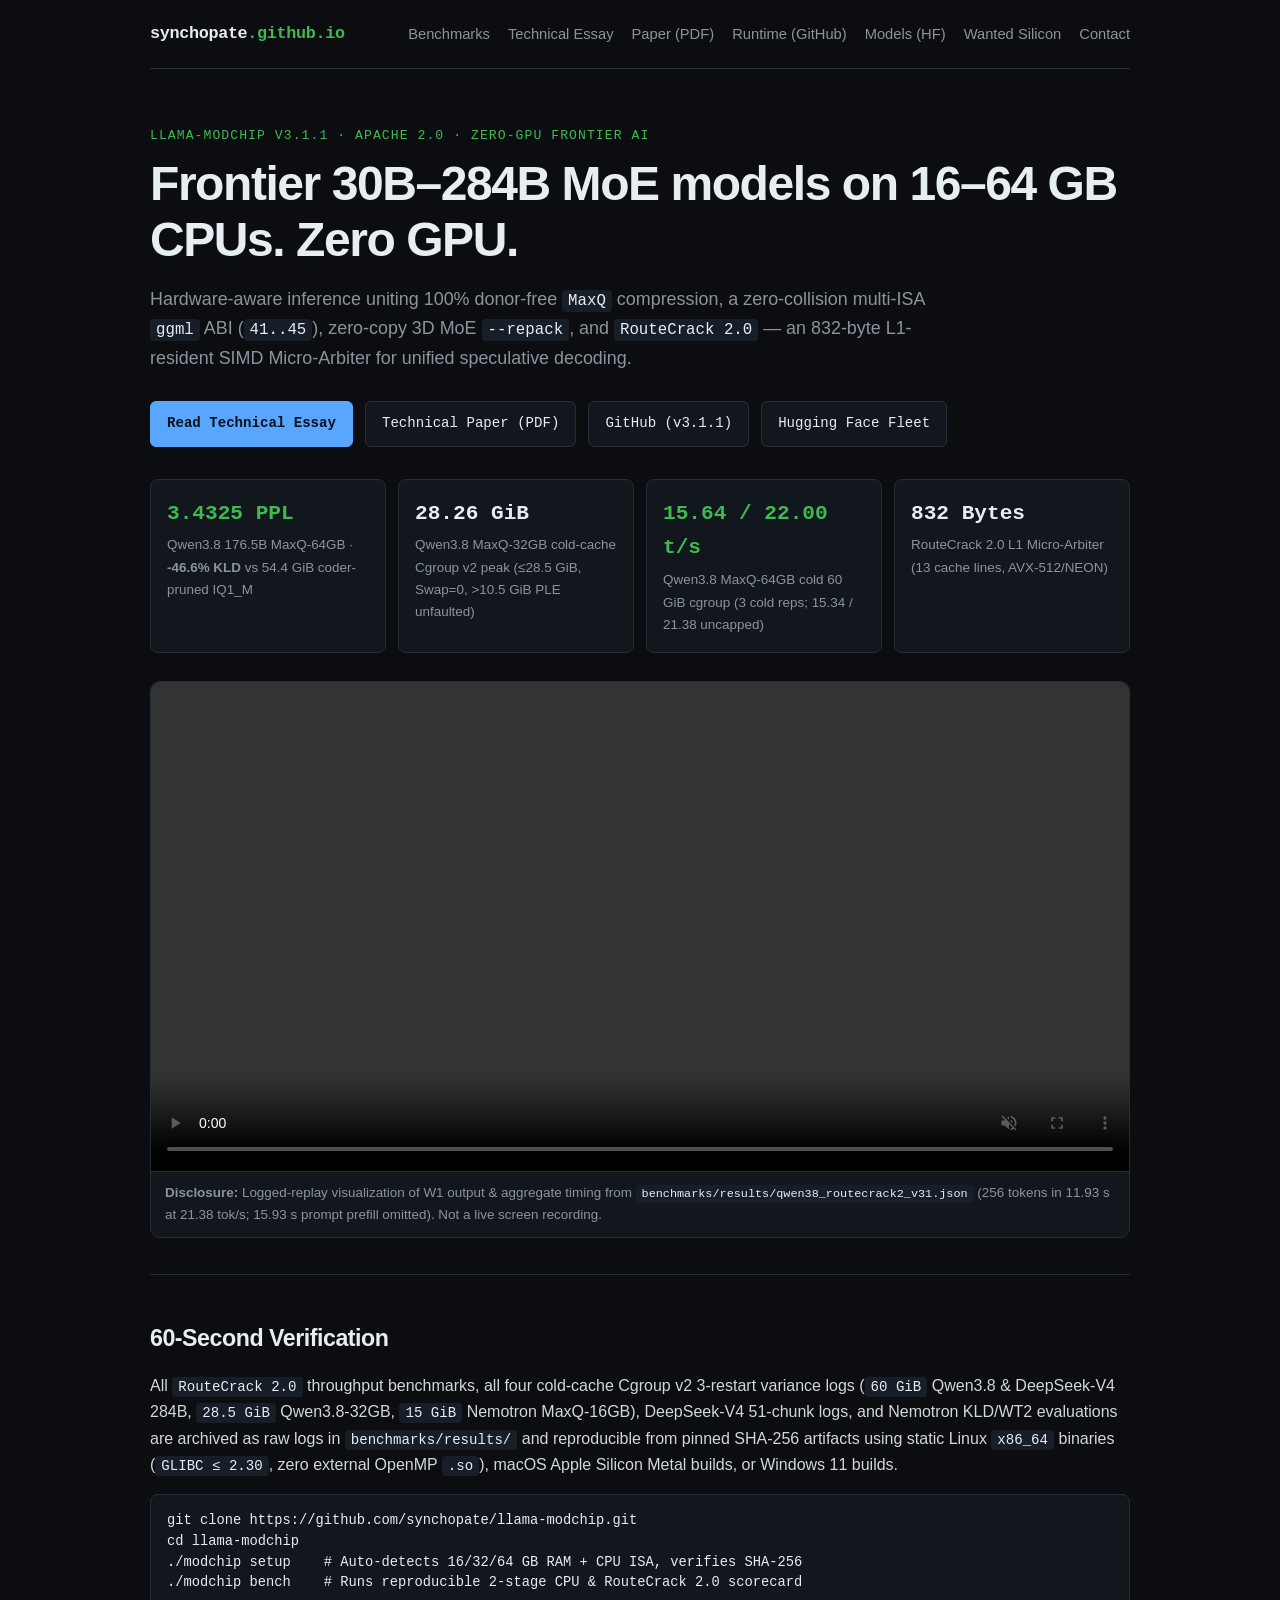
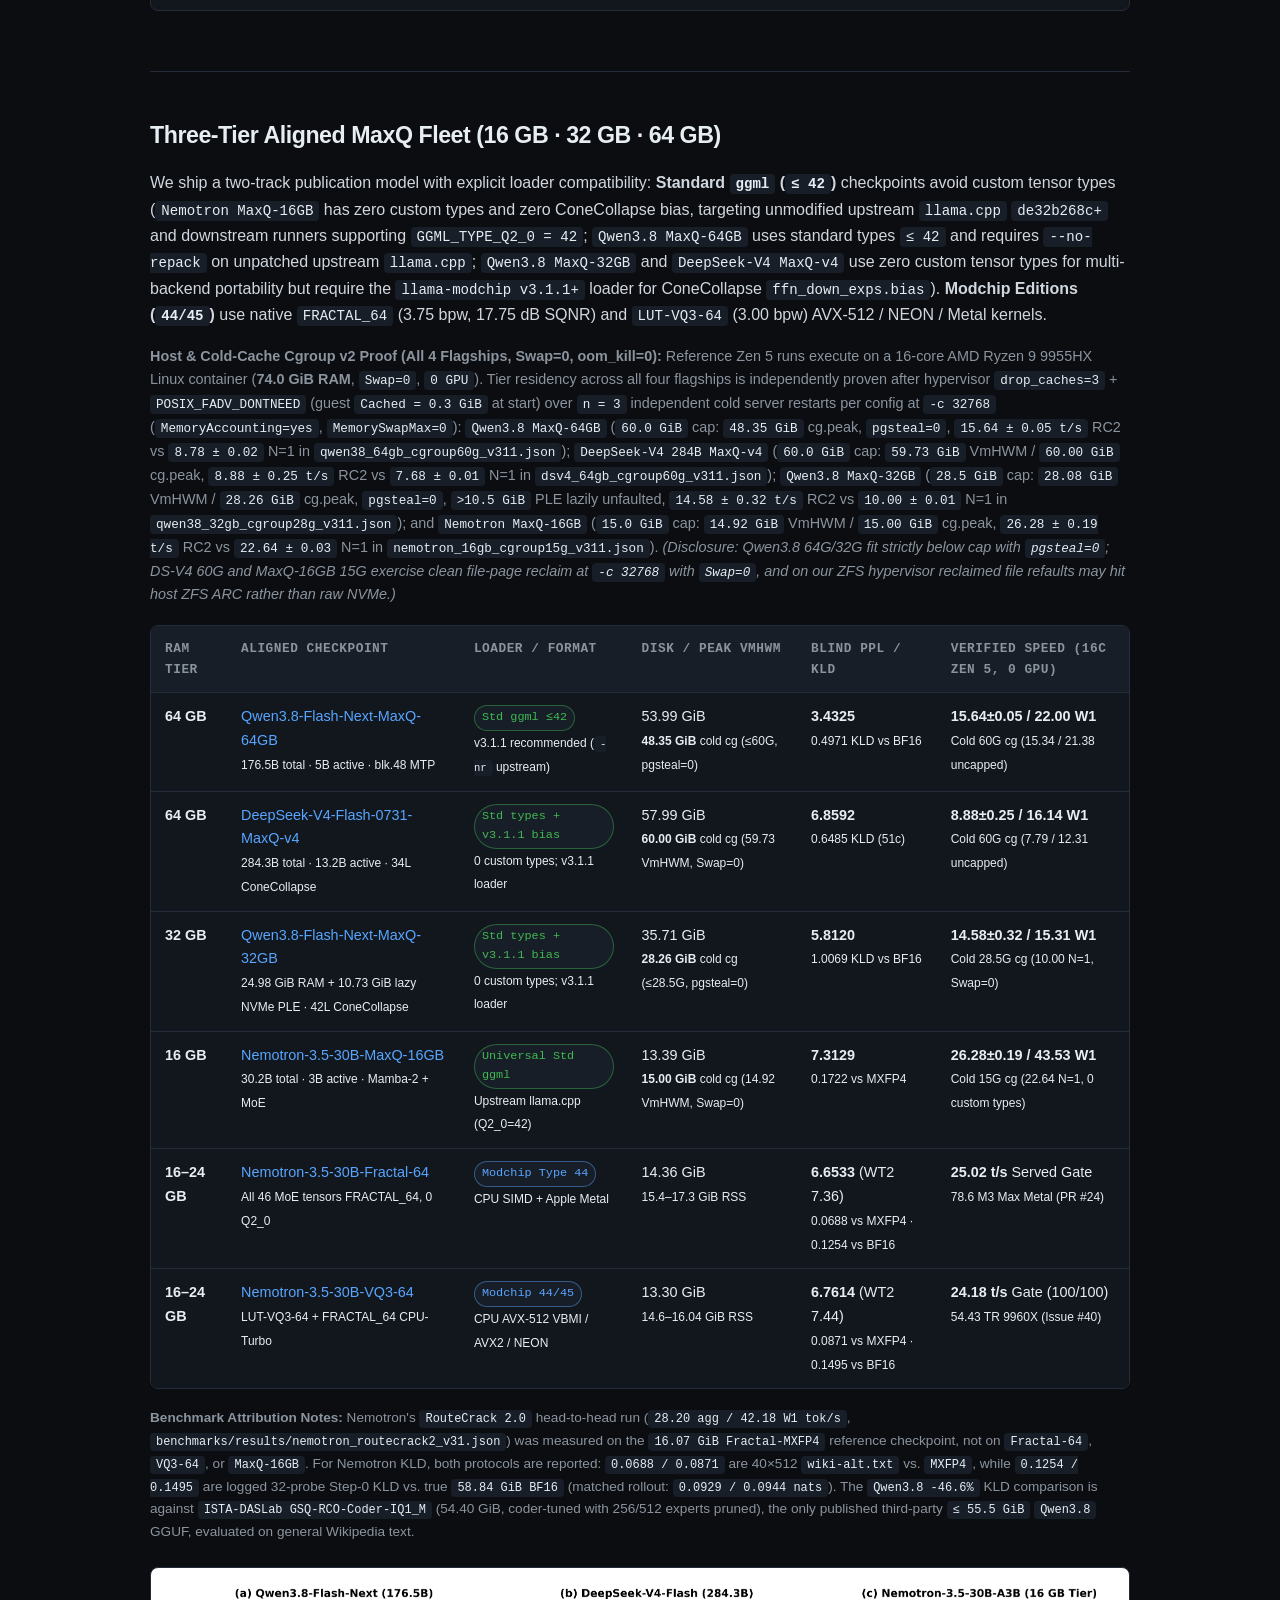
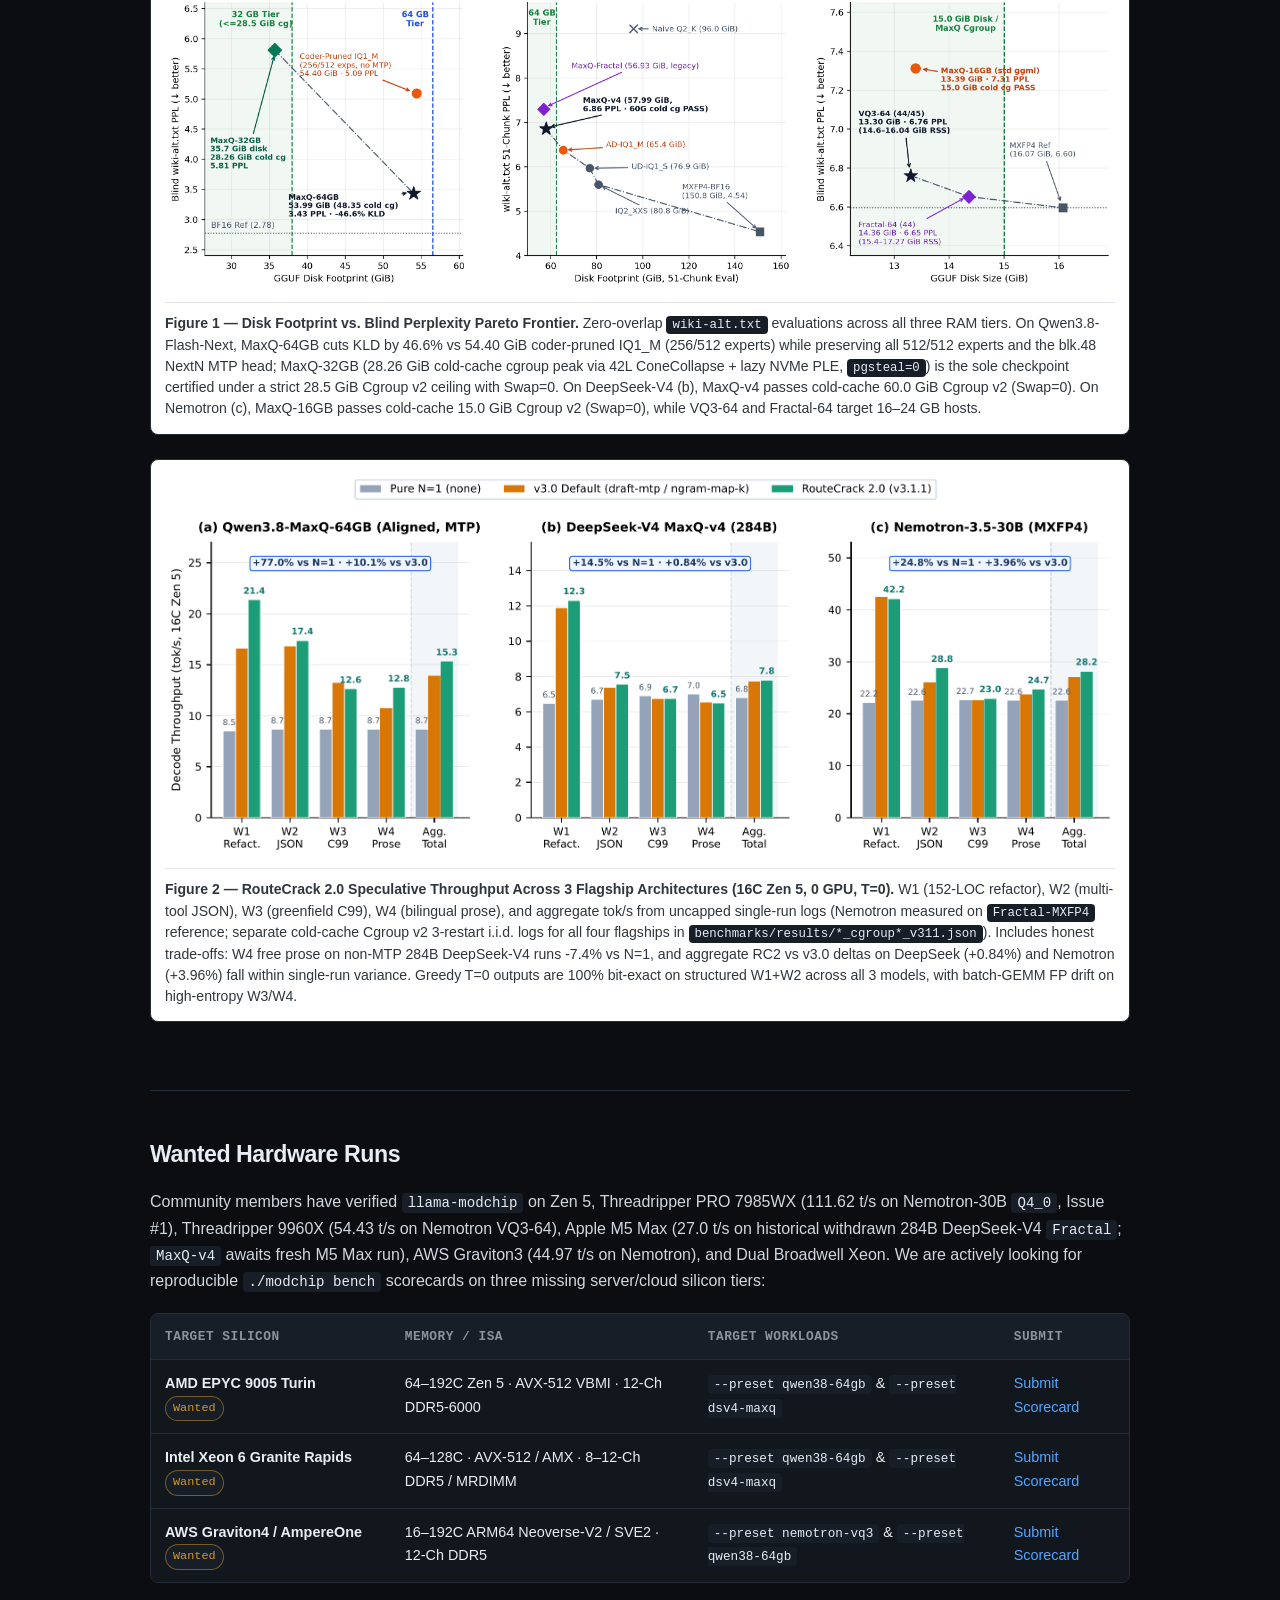
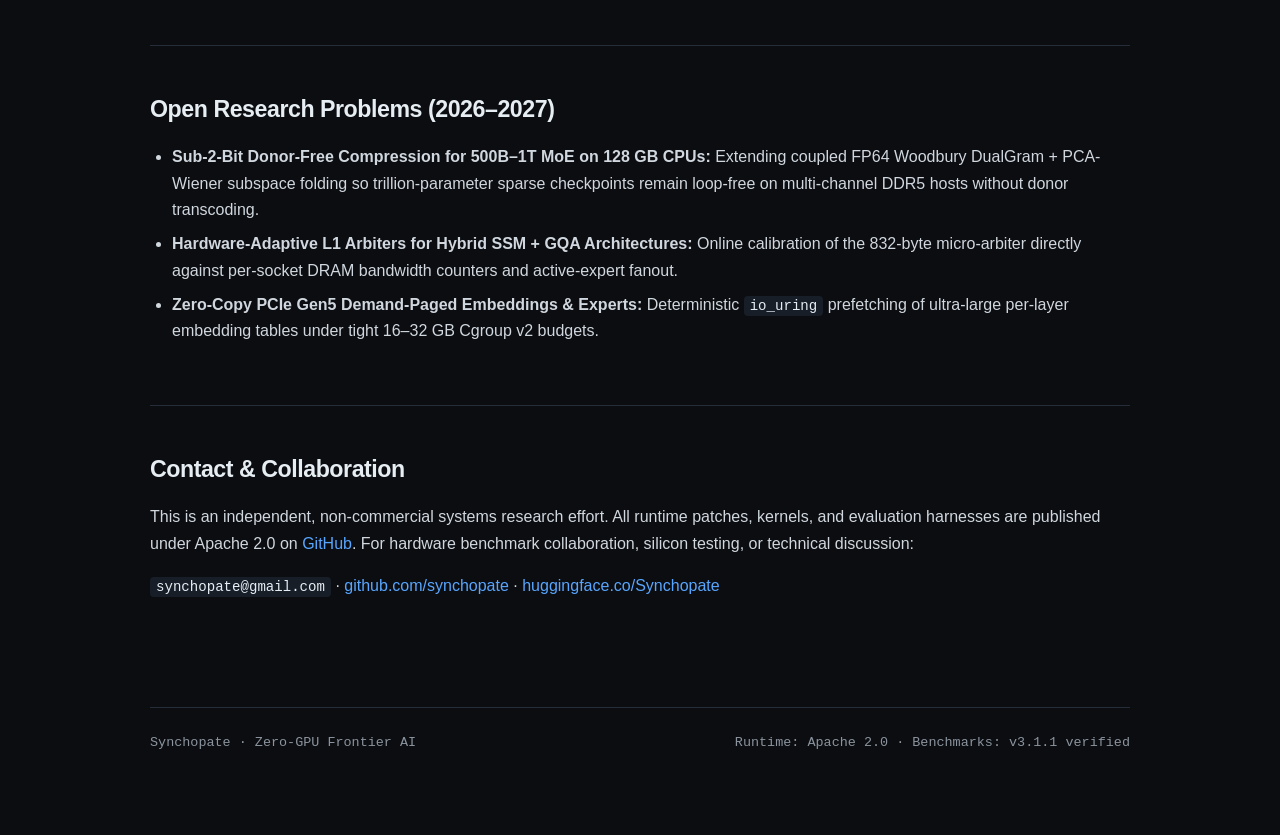
==== commit f1727f70: "v3.1.1: sync all 4 cold-cache Cgroup v2 certifications, exact Horizon Law, video provenance, 10-page" ====
--- a/index.html
+++ b/index.html
@@ -43,12 +43,12 @@
         <div class="kpi-lbl">Qwen3.8 176.5B MaxQ-64GB · <strong>-46.6% KLD</strong> vs 54.4 GiB coder-pruned IQ1_M</div>
       </div>
       <div class="kpi">
-        <div class="kpi-val">27.44 GiB</div>
-        <div class="kpi-lbl">Qwen3.8 MaxQ-32GB peak VmHWM (26.91–27.44 &le; 28.5 GiB Cgroup v2, Swap=0)</div>
-      </div>
-      <div class="kpi">
-        <div class="kpi-val green">15.34 / 21.38 t/s</div>
-        <div class="kpi-lbl">Qwen3.8 aligned 4-WL agg / W1 refactor (16C Zen 5, 0 GPU)</div>
+        <div class="kpi-val">28.26 GiB</div>
+        <div class="kpi-lbl">Qwen3.8 MaxQ-32GB cold-cache Cgroup v2 peak (&le;28.5 GiB, Swap=0, &gt;10.5 GiB PLE unfaulted)</div>
+      </div>
+      <div class="kpi">
+        <div class="kpi-val green">15.64 / 22.00 t/s</div>
+        <div class="kpi-lbl">Qwen3.8 MaxQ-64GB cold 60 GiB cgroup (3 cold reps; 15.34 / 21.38 uncapped)</div>
       </div>
       <div class="kpi">
         <div class="kpi-val">832 Bytes</div>
@@ -71,10 +71,12 @@
   <section id="quickstart">
     <h2>60-Second Verification</h2>
     <p>
-      All <code>RouteCrack 2.0</code> throughput benchmarks, 60 GiB Cgroup v2 variance runs, DeepSeek-V4 51-chunk logs, and
-      Nemotron KLD/WT2 evaluations are archived as raw logs in <code>benchmarks/results/</code> and reproducible from pinned
-      SHA-256 artifacts using static Linux <code>x86_64</code> binaries (<code>GLIBC &le; 2.30</code>, zero external OpenMP
-      <code>.so</code>), macOS Apple Silicon Metal builds, or Windows 11 builds.
+      All <code>RouteCrack 2.0</code> throughput benchmarks, all four cold-cache Cgroup v2 3-restart variance logs
+      (<code>60 GiB</code> Qwen3.8 &amp; DeepSeek-V4 284B, <code>28.5 GiB</code> Qwen3.8-32GB, <code>15 GiB</code>
+      Nemotron MaxQ-16GB), DeepSeek-V4 51-chunk logs, and Nemotron KLD/WT2 evaluations are archived as raw logs in
+      <code>benchmarks/results/</code> and reproducible from pinned SHA-256 artifacts using static Linux
+      <code>x86_64</code> binaries (<code>GLIBC &le; 2.30</code>, zero external OpenMP <code>.so</code>), macOS Apple
+      Silicon Metal builds, or Windows 11 builds.
     </p>
 <pre><code>git clone https://github.com/synchopate/llama-modchip.git
 cd llama-modchip
@@ -87,7 +89,8 @@
     <p>
       We ship a two-track publication model with explicit loader compatibility:
       <strong>Standard <code>ggml</code> (<code>&le; 42</code>)</strong> checkpoints avoid custom tensor types
-      (<code>Nemotron MaxQ-16GB</code> runs unmodified on Ollama, LM Studio, and stock <code>llama.cpp</code>;
+      (<code>Nemotron MaxQ-16GB</code> has zero custom types and zero ConeCollapse bias, targeting unmodified upstream
+      <code>llama.cpp</code> <code>de32b268c+</code> and downstream runners supporting <code>GGML_TYPE_Q2_0 = 42</code>;
       <code>Qwen3.8 MaxQ-64GB</code> uses standard types <code>&le; 42</code> and requires <code>--no-repack</code> on
       unpatched upstream <code>llama.cpp</code>; <code>Qwen3.8 MaxQ-32GB</code> and <code>DeepSeek-V4 MaxQ-v4</code> use zero
       custom tensor types for multi-backend portability but require the <code>llama-modchip v3.1.1+</code> loader for
@@ -96,15 +99,27 @@
       and <code>LUT-VQ3-64</code> (3.00 bpw) AVX-512 / NEON / Metal kernels.
     </p>
     <p style="font-size: 0.9rem; color: var(--muted);">
-      <strong>Host &amp; Cgroup Note:</strong> Reference Zen 5 runs execute on a 16-core AMD Ryzen 9 9955HX container with
-      <strong>74.0 GiB RAM</strong> (<code>Swap=0</code>, <code>0 GPU</code>). Tier residency is independently enforced via
-      Linux Cgroup v2 (<code>MemorySwapMax=0</code>): <code>Qwen3.8 MaxQ-64GB</code> verified under <code>60.0 GiB</code> at
-      <code>-c 32768</code> (5-rep <code>N=1</code>: <code>8.65 &plusmn; 0.07 t/s</code>, <code>44.53 GiB</code> VmHWM;
-      <code>RouteCrack 2.0</code>: <code>14.54 t/s</code> cold rep-1 / <code>15.72 &plusmn; 0.89 t/s</code> 5-rep persistent-TT
-      mean, <code>46.89 GiB &le; 60.0 GiB</code> VmHWM, <code>swap.peak=0</code>, <code>oom_kill=0</code> in
-      <code>qwen38_64gb_cgroup60g_v311.json</code>), <code>Qwen3.8 MaxQ-32GB</code> under <code>28.5 GiB</code>, and
-      <code>Nemotron MaxQ-16GB</code> under <code>15.0 GiB</code>. <code>DeepSeek-V4 MaxQ-v4</code> (58.7–59.1 GiB RSS) was
-      measured on the 74.0 GiB container and awaits a dedicated 64 GB cgroup test.
+      <strong>Host &amp; Cold-Cache Cgroup v2 Proof (All 4 Flagships, Swap=0, oom_kill=0):</strong> Reference Zen 5 runs
+      execute on a 16-core AMD Ryzen 9 9955HX Linux container (<strong>74.0 GiB RAM</strong>, <code>Swap=0</code>,
+      <code>0 GPU</code>). Tier residency across all four flagships is independently proven after hypervisor
+      <code>drop_caches=3</code> + <code>POSIX_FADV_DONTNEED</code> (guest <code>Cached = 0.3 GiB</code> at start) over
+      <code>n = 3</code> independent cold server restarts per config at <code>-c 32768</code>
+      (<code>MemoryAccounting=yes</code>, <code>MemorySwapMax=0</code>):
+      <code>Qwen3.8 MaxQ-64GB</code> (<code>60.0 GiB</code> cap: <code>48.35 GiB</code> cg.peak, <code>pgsteal=0</code>,
+      <code>15.64 &plusmn; 0.05 t/s</code> RC2 vs <code>8.78 &plusmn; 0.02</code> N=1 in
+      <code>qwen38_64gb_cgroup60g_v311.json</code>);
+      <code>DeepSeek-V4 284B MaxQ-v4</code> (<code>60.0 GiB</code> cap: <code>59.73 GiB</code> VmHWM /
+      <code>60.00 GiB</code> cg.peak, <code>8.88 &plusmn; 0.25 t/s</code> RC2 vs <code>7.68 &plusmn; 0.01</code> N=1 in
+      <code>dsv4_64gb_cgroup60g_v311.json</code>);
+      <code>Qwen3.8 MaxQ-32GB</code> (<code>28.5 GiB</code> cap: <code>28.08 GiB</code> VmHWM / <code>28.26 GiB</code>
+      cg.peak, <code>pgsteal=0</code>, <code>&gt;10.5 GiB</code> PLE lazily unfaulted, <code>14.58 &plusmn; 0.32 t/s</code>
+      RC2 vs <code>10.00 &plusmn; 0.01</code> N=1 in <code>qwen38_32gb_cgroup28g_v311.json</code>);
+      and <code>Nemotron MaxQ-16GB</code> (<code>15.0 GiB</code> cap: <code>14.92 GiB</code> VmHWM /
+      <code>15.00 GiB</code> cg.peak, <code>26.28 &plusmn; 0.19 t/s</code> RC2 vs <code>22.64 &plusmn; 0.03</code> N=1 in
+      <code>nemotron_16gb_cgroup15g_v311.json</code>).
+      <em>(Disclosure: Qwen3.8 64G/32G fit strictly below cap with <code>pgsteal=0</code>; DS-V4 60G and MaxQ-16GB 15G
+      exercise clean file-page reclaim at <code>-c 32768</code> with <code>Swap=0</code>, and on our ZFS hypervisor
+      reclaimed file refaults may hit host ZFS ARC rather than raw NVMe.)</em>
     </p>
 
     <div class="table-wrap">
@@ -124,44 +139,44 @@
             <td><strong>64 GB</strong></td>
             <td><a href="https://huggingface.co/Synchopate/Qwen3.8-Flash-Next-MaxQ-64GB-GGUF">Qwen3.8-Flash-Next-MaxQ-64GB</a><br><small>176.5B total · 5B active · blk.48 MTP</small></td>
             <td><span class="tag std">Std ggml &le;42</span><br><small>v3.1.1 recommended (<code>-nr</code> upstream)</small></td>
-            <td>53.99 GiB<br><small>45.08 GiB VmHWM (60 GiB cgroup PASS)</small></td>
+            <td>53.99 GiB<br><small><strong>48.35 GiB</strong> cold cg (&le;60G, pgsteal=0)</small></td>
             <td><strong>3.4325</strong><br><small>0.4971 KLD vs BF16</small></td>
-            <td><strong>15.34 agg / 21.38 W1 t/s</strong><br><small>RouteCrack 2.0 (8.67 N=1)</small></td>
+            <td><strong>15.64&plusmn;0.05 / 22.00 W1</strong><br><small>Cold 60G cg (15.34 / 21.38 uncapped)</small></td>
           </tr>
           <tr>
             <td><strong>64 GB</strong></td>
             <td><a href="https://huggingface.co/Synchopate/DeepSeek-V4-Flash-0731-MaxQ-v4-64GB-CPU-GGUF">DeepSeek-V4-Flash-0731-MaxQ-v4</a><br><small>284.3B total · 13.2B active · 34L ConeCollapse</small></td>
             <td><span class="tag std">Std types + v3.1.1 bias</span><br><small>0 custom types; v3.1.1 loader</small></td>
-            <td>57.99 GiB<br><small>58.7–59.1 GiB RSS (74 GiB host)</small></td>
+            <td>57.99 GiB<br><small><strong>60.00 GiB</strong> cold cg (59.73 VmHWM, Swap=0)</small></td>
             <td><strong>6.8592</strong><br><small>0.6485 KLD (51c)</small></td>
-            <td><strong>7.79 agg / 12.31 W1 t/s</strong><br><small>RouteCrack 2.0 (6.80 N=1)</small></td>
+            <td><strong>8.88&plusmn;0.25 / 16.14 W1</strong><br><small>Cold 60G cg (7.79 / 12.31 uncapped)</small></td>
           </tr>
           <tr>
             <td><strong>32 GB</strong></td>
             <td><a href="https://huggingface.co/Synchopate/Qwen3.8-Flash-Next-MaxQ-32GB-GGUF">Qwen3.8-Flash-Next-MaxQ-32GB</a><br><small>24.98 GiB RAM + 10.73 GiB lazy NVMe PLE · 42L ConeCollapse</small></td>
             <td><span class="tag std">Std types + v3.1.1 bias</span><br><small>0 custom types; v3.1.1 loader</small></td>
-            <td>35.71 GiB<br><small><strong>27.44 GiB peak</strong> (26.91–27.44 &le;28.5)</small></td>
+            <td>35.71 GiB<br><small><strong>28.26 GiB</strong> cold cg (&le;28.5G, pgsteal=0)</small></td>
             <td><strong>5.8120</strong><br><small>1.0069 KLD vs BF16</small></td>
-            <td><strong>11.45 – 14.29 t/s</strong><br><small>Cgroup v2 28.5 GiB Swap=0 PASS</small></td>
+            <td><strong>14.58&plusmn;0.32 / 15.31 W1</strong><br><small>Cold 28.5G cg (10.00 N=1, Swap=0)</small></td>
           </tr>
           <tr>
             <td><strong>16 GB</strong></td>
             <td><a href="https://huggingface.co/Synchopate/NVIDIA-Nemotron-3.5-30B-A3B-MaxQ-16GB-GGUF">Nemotron-3.5-30B-MaxQ-16GB</a><br><small>30.2B total · 3B active · Mamba-2 + MoE</small></td>
-            <td><span class="tag std">Universal Std ggml</span><br><small>Unmodified Ollama / LM Studio</small></td>
-            <td>13.39 GiB<br><small><strong>14.304 GiB</strong> (&le;15.0 cgroup PASS)</small></td>
+            <td><span class="tag std">Universal Std ggml</span><br><small>Upstream llama.cpp (Q2_0=42)</small></td>
+            <td>13.39 GiB<br><small><strong>15.00 GiB</strong> cold cg (14.92 VmHWM, Swap=0)</small></td>
             <td><strong>7.3129</strong><br><small>0.1722 vs MXFP4</small></td>
-            <td><strong>15.10 N=1 / 27.80 refactor</strong><br><small>188.3 pp512 · 0 custom types</small></td>
-          </tr>
-          <tr>
-            <td><strong>16 GB</strong></td>
+            <td><strong>26.28&plusmn;0.19 / 43.53 W1</strong><br><small>Cold 15G cg (22.64 N=1, 0 custom types)</small></td>
+          </tr>
+          <tr>
+            <td><strong>16–24 GB</strong></td>
             <td><a href="https://huggingface.co/Synchopate/NVIDIA-Nemotron-3.5-30B-A3B-Fractal-64-CPU-GGUF">Nemotron-3.5-30B-Fractal-64</a><br><small>All 46 MoE tensors FRACTAL_64, 0 Q2_0</small></td>
             <td><span class="tag mod">Modchip Type 44</span><br><small>CPU SIMD + Apple Metal</small></td>
             <td>14.36 GiB<br><small>15.4–17.3 GiB RSS</small></td>
             <td><strong>6.6533</strong> (WT2 7.36)<br><small>0.0688 vs MXFP4 · 0.1254 vs BF16</small></td>
-            <td><strong>25.02 t/s</strong> Served Gate<br><small>78.6 M3 Max (PR #24) · 111.6 TR 7985WX</small></td>
-          </tr>
-          <tr>
-            <td><strong>16 GB</strong></td>
+            <td><strong>25.02 t/s</strong> Served Gate<br><small>78.6 M3 Max Metal (PR #24)</small></td>
+          </tr>
+          <tr>
+            <td><strong>16–24 GB</strong></td>
             <td><a href="https://huggingface.co/Synchopate/NVIDIA-Nemotron-3.5-30B-A3B-VQ3-64-CPU-GGUF">Nemotron-3.5-30B-VQ3-64</a><br><small>LUT-VQ3-64 + FRACTAL_64 CPU-Turbo</small></td>
             <td><span class="tag mod">Modchip 44/45</span><br><small>CPU AVX-512 VBMI / AVX2 / NEON</small></td>
             <td>13.30 GiB<br><small>14.6–16.04 GiB RSS</small></td>
@@ -188,9 +203,10 @@
         <strong>Figure 1 — Disk Footprint vs. Blind Perplexity Pareto Frontier.</strong>
         Zero-overlap <code>wiki-alt.txt</code> evaluations across all three RAM tiers. On Qwen3.8-Flash-Next,
         MaxQ-64GB cuts KLD by 46.6% vs 54.40 GiB coder-pruned IQ1_M (256/512 experts) while preserving all 512/512 experts
-        and the blk.48 NextN MTP head; MaxQ-32GB (27.44 GiB peak VmHWM via 42L ConeCollapse + lazy NVMe PLE) is the sole
-        checkpoint verified under a strict 28.5 GiB Cgroup v2 ceiling with Swap=0. On Nemotron (c), only MaxQ-16GB
-        (14.304 GiB VmHWM) is cgroup-verified under 15.0 GiB; VQ3-64 and Fractal-64 are &lt;15.0 GiB on disk.
+        and the blk.48 NextN MTP head; MaxQ-32GB (28.26 GiB cold-cache cgroup peak via 42L ConeCollapse + lazy NVMe PLE,
+        <code>pgsteal=0</code>) is the sole checkpoint certified under a strict 28.5 GiB Cgroup v2 ceiling with Swap=0.
+        On DeepSeek-V4 (b), MaxQ-v4 passes cold-cache 60.0 GiB Cgroup v2 (Swap=0). On Nemotron (c), MaxQ-16GB passes
+        cold-cache 15.0 GiB Cgroup v2 (Swap=0), while VQ3-64 and Fractal-64 target 16–24 GB hosts.
       </figcaption>
     </figure>
 
@@ -199,8 +215,8 @@
       <figcaption>
         <strong>Figure 2 — RouteCrack 2.0 Speculative Throughput Across 3 Flagship Architectures (16C Zen 5, 0 GPU, T=0).</strong>
         W1 (152-LOC refactor), W2 (multi-tool JSON), W3 (greenfield C99), W4 (bilingual prose), and aggregate tok/s
-        from single-run logs (Nemotron measured on <code>Fractal-MXFP4</code> reference; 5-rep Cgroup v2 CI for Qwen3.8 in
-        <code>qwen38_64gb_cgroup60g_v311.json</code>). Includes honest trade-offs: W4 free prose on non-MTP 284B DeepSeek-V4
+        from uncapped single-run logs (Nemotron measured on <code>Fractal-MXFP4</code> reference; separate cold-cache Cgroup v2
+        3-restart i.i.d. logs for all four flagships in <code>benchmarks/results/*_cgroup*_v311.json</code>). Includes honest trade-offs: W4 free prose on non-MTP 284B DeepSeek-V4
         runs -7.4% vs N=1, and aggregate RC2 vs v3.0 deltas on DeepSeek (+0.84%) and Nemotron (+3.96%) fall within single-run
         variance. Greedy T=0 outputs are 100% bit-exact on structured W1+W2 across all 3 models, with batch-GEMM FP drift on
         high-entropy W3/W4.
@@ -211,7 +227,7 @@
   <section id="hardware">
     <h2>Wanted Hardware Runs</h2>
     <p>
-      Community members have verified <code>llama-modchip</code> on Zen 5, Threadripper PRO 7985WX (111.62 t/s on Nemotron),
+      Community members have verified <code>llama-modchip</code> on Zen 5, Threadripper PRO 7985WX (111.62 t/s on Nemotron-30B <code>Q4_0</code>, Issue #1),
       Threadripper 9960X (54.43 t/s on Nemotron VQ3-64), Apple M5 Max (27.0 t/s on historical withdrawn 284B DeepSeek-V4
       <code>Fractal</code>; <code>MaxQ-v4</code> awaits fresh M5 Max run), AWS Graviton3 (44.97 t/s on Nemotron), and Dual
       Broadwell Xeon. We are actively looking for reproducible <code>./modchip bench</code> scorecards on three missing
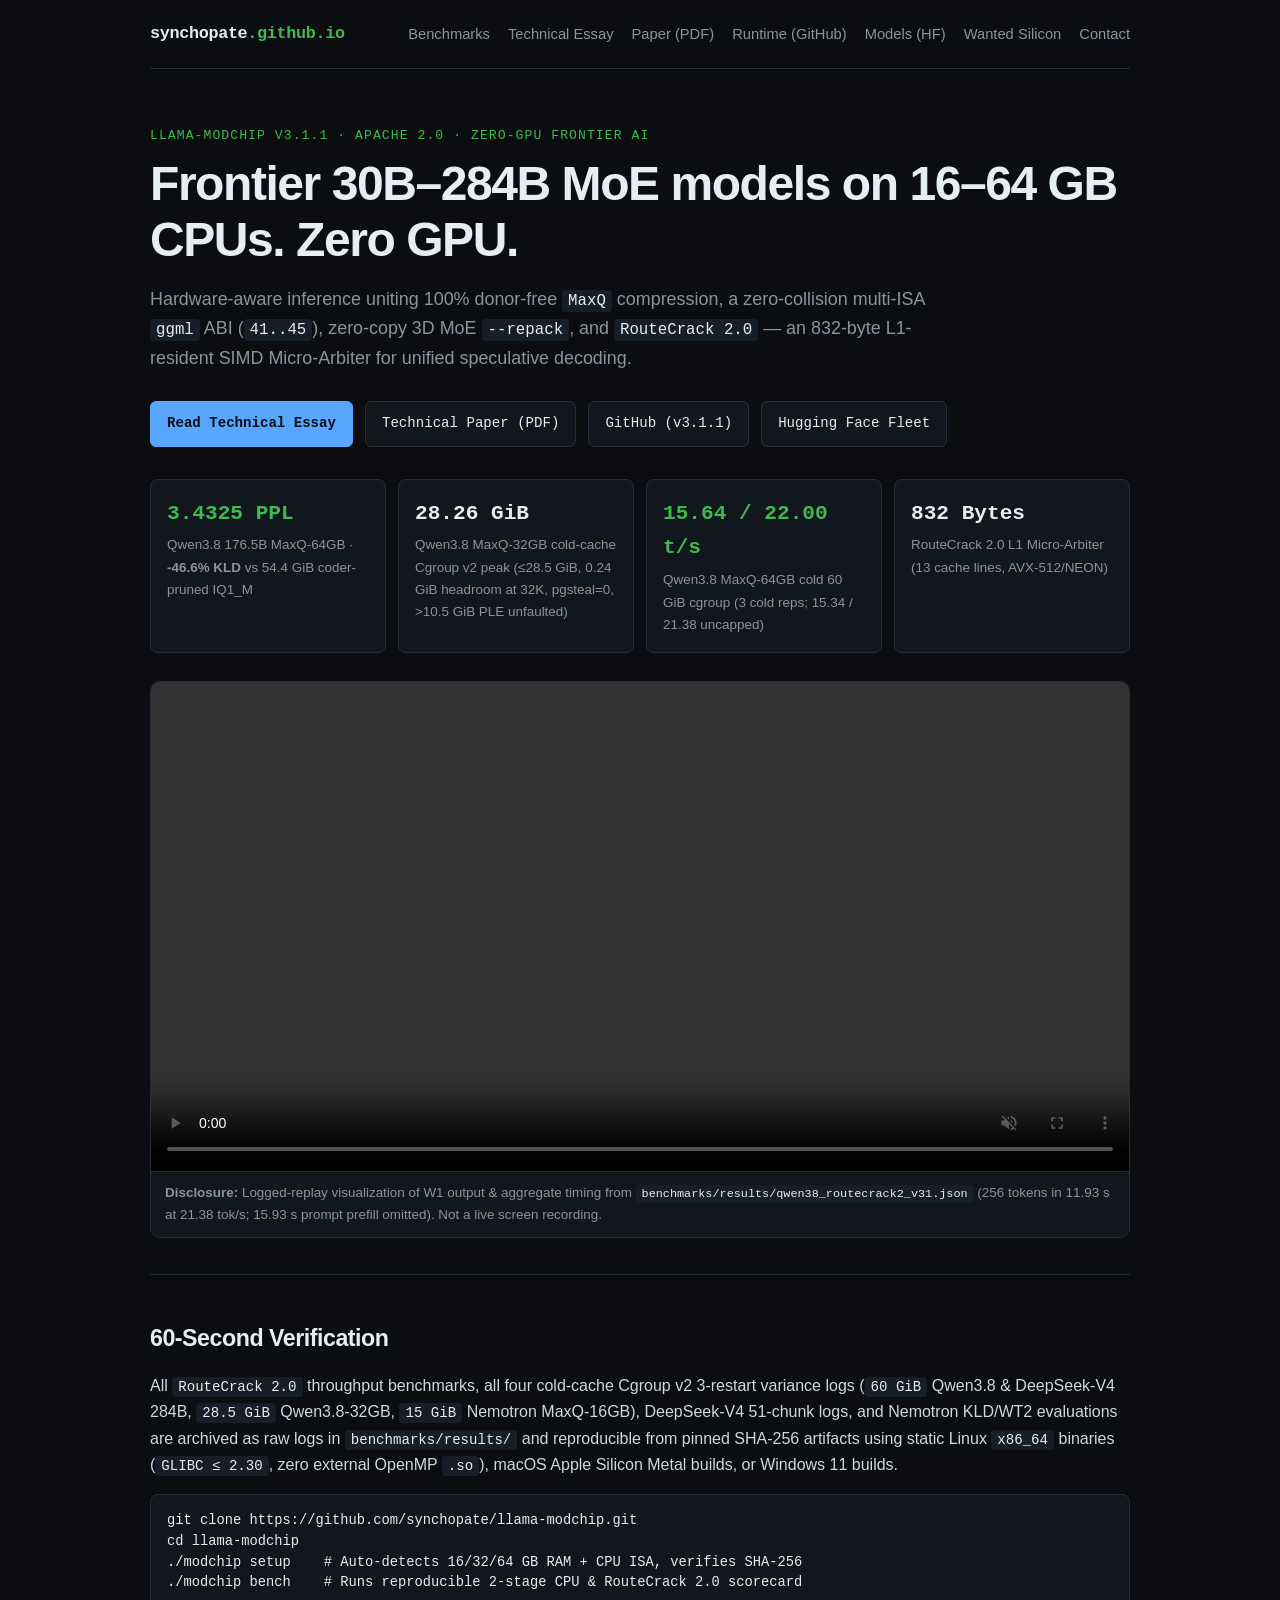
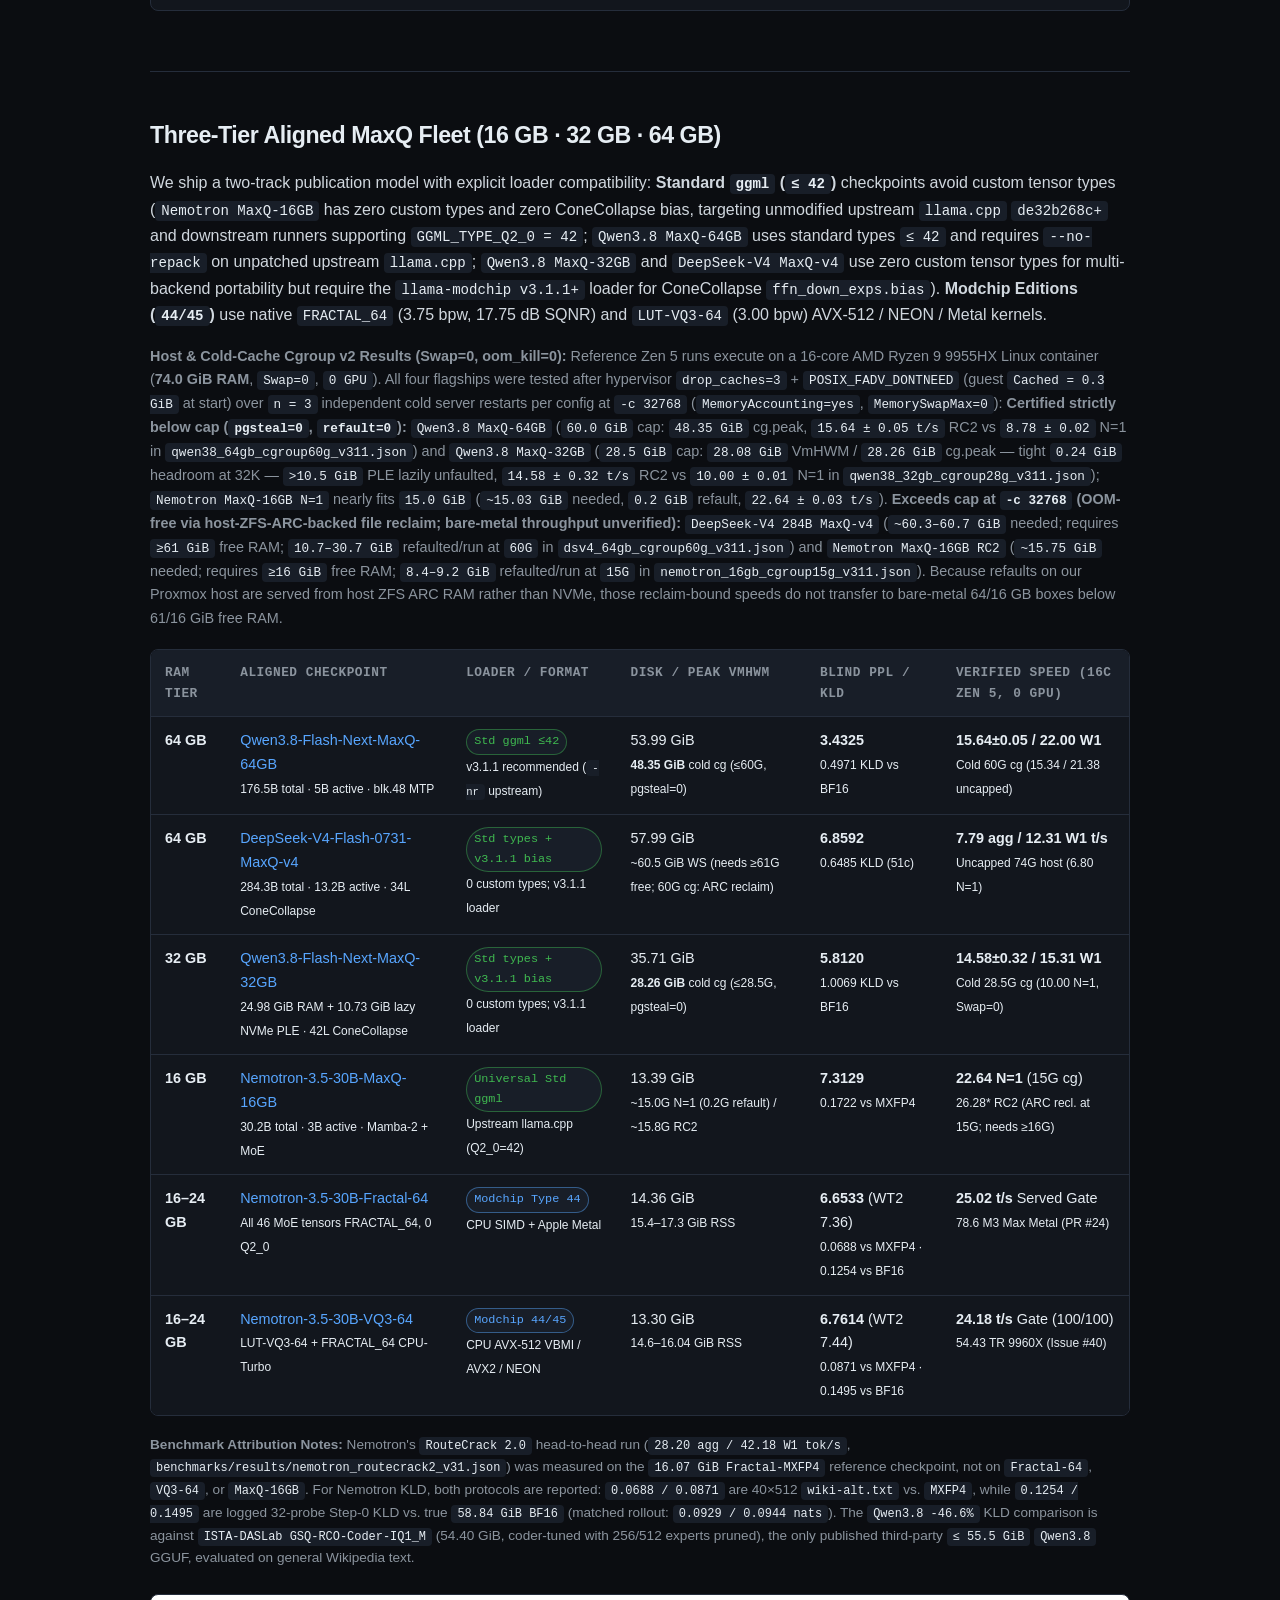
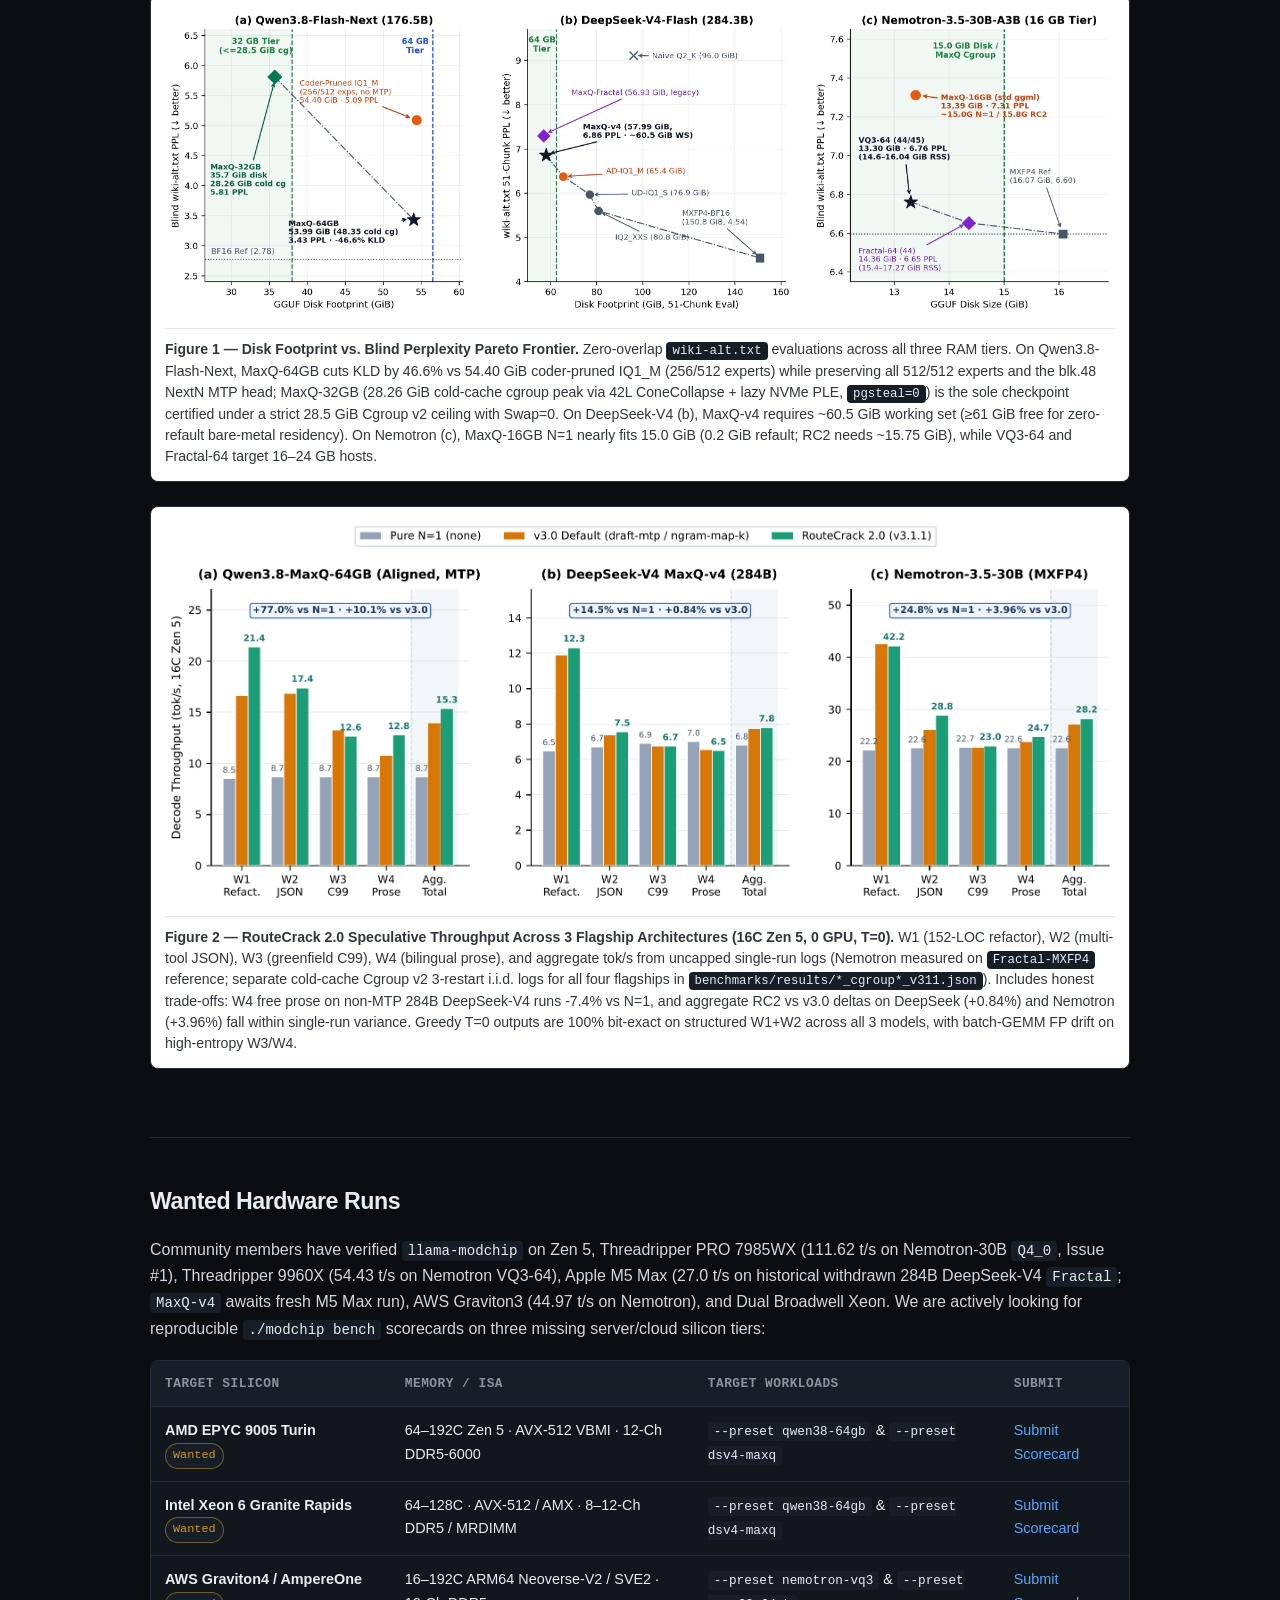
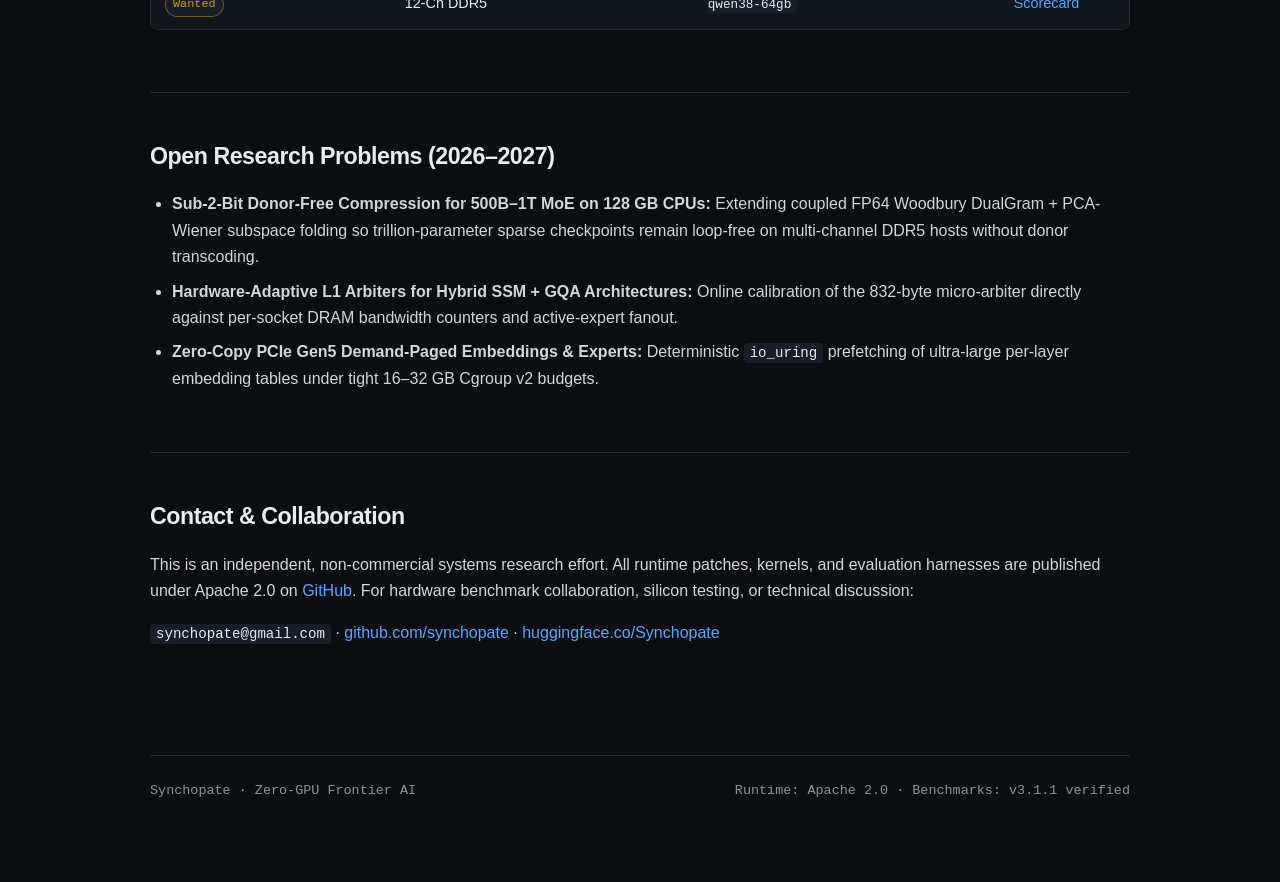
==== commit 87b8eb8b: "v3.1.1 Round-4 audit remediation: honest P1-A cgroup scope, updated Fig 2, PDF parity, video Flags (" ====
--- a/index.html
+++ b/index.html
@@ -44,7 +44,7 @@
       </div>
       <div class="kpi">
         <div class="kpi-val">28.26 GiB</div>
-        <div class="kpi-lbl">Qwen3.8 MaxQ-32GB cold-cache Cgroup v2 peak (&le;28.5 GiB, Swap=0, &gt;10.5 GiB PLE unfaulted)</div>
+        <div class="kpi-lbl">Qwen3.8 MaxQ-32GB cold-cache Cgroup v2 peak (&le;28.5 GiB, 0.24 GiB headroom at 32K, pgsteal=0, &gt;10.5 GiB PLE unfaulted)</div>
       </div>
       <div class="kpi">
         <div class="kpi-val green">15.64 / 22.00 t/s</div>
@@ -99,27 +99,28 @@
       and <code>LUT-VQ3-64</code> (3.00 bpw) AVX-512 / NEON / Metal kernels.
     </p>
     <p style="font-size: 0.9rem; color: var(--muted);">
-      <strong>Host &amp; Cold-Cache Cgroup v2 Proof (All 4 Flagships, Swap=0, oom_kill=0):</strong> Reference Zen 5 runs
-      execute on a 16-core AMD Ryzen 9 9955HX Linux container (<strong>74.0 GiB RAM</strong>, <code>Swap=0</code>,
-      <code>0 GPU</code>). Tier residency across all four flagships is independently proven after hypervisor
-      <code>drop_caches=3</code> + <code>POSIX_FADV_DONTNEED</code> (guest <code>Cached = 0.3 GiB</code> at start) over
-      <code>n = 3</code> independent cold server restarts per config at <code>-c 32768</code>
-      (<code>MemoryAccounting=yes</code>, <code>MemorySwapMax=0</code>):
-      <code>Qwen3.8 MaxQ-64GB</code> (<code>60.0 GiB</code> cap: <code>48.35 GiB</code> cg.peak, <code>pgsteal=0</code>,
+      <strong>Host &amp; Cold-Cache Cgroup v2 Results (Swap=0, oom_kill=0):</strong> Reference Zen 5 runs execute on a
+      16-core AMD Ryzen 9 9955HX Linux container (<strong>74.0 GiB RAM</strong>, <code>Swap=0</code>, <code>0 GPU</code>).
+      All four flagships were tested after hypervisor <code>drop_caches=3</code> + <code>POSIX_FADV_DONTNEED</code>
+      (guest <code>Cached = 0.3 GiB</code> at start) over <code>n = 3</code> independent cold server restarts per config
+      at <code>-c 32768</code> (<code>MemoryAccounting=yes</code>, <code>MemorySwapMax=0</code>):
+      <strong>Certified strictly below cap (<code>pgsteal=0</code>, <code>refault=0</code>):</strong>
+      <code>Qwen3.8 MaxQ-64GB</code> (<code>60.0 GiB</code> cap: <code>48.35 GiB</code> cg.peak,
       <code>15.64 &plusmn; 0.05 t/s</code> RC2 vs <code>8.78 &plusmn; 0.02</code> N=1 in
-      <code>qwen38_64gb_cgroup60g_v311.json</code>);
-      <code>DeepSeek-V4 284B MaxQ-v4</code> (<code>60.0 GiB</code> cap: <code>59.73 GiB</code> VmHWM /
-      <code>60.00 GiB</code> cg.peak, <code>8.88 &plusmn; 0.25 t/s</code> RC2 vs <code>7.68 &plusmn; 0.01</code> N=1 in
-      <code>dsv4_64gb_cgroup60g_v311.json</code>);
-      <code>Qwen3.8 MaxQ-32GB</code> (<code>28.5 GiB</code> cap: <code>28.08 GiB</code> VmHWM / <code>28.26 GiB</code>
-      cg.peak, <code>pgsteal=0</code>, <code>&gt;10.5 GiB</code> PLE lazily unfaulted, <code>14.58 &plusmn; 0.32 t/s</code>
-      RC2 vs <code>10.00 &plusmn; 0.01</code> N=1 in <code>qwen38_32gb_cgroup28g_v311.json</code>);
-      and <code>Nemotron MaxQ-16GB</code> (<code>15.0 GiB</code> cap: <code>14.92 GiB</code> VmHWM /
-      <code>15.00 GiB</code> cg.peak, <code>26.28 &plusmn; 0.19 t/s</code> RC2 vs <code>22.64 &plusmn; 0.03</code> N=1 in
-      <code>nemotron_16gb_cgroup15g_v311.json</code>).
-      <em>(Disclosure: Qwen3.8 64G/32G fit strictly below cap with <code>pgsteal=0</code>; DS-V4 60G and MaxQ-16GB 15G
-      exercise clean file-page reclaim at <code>-c 32768</code> with <code>Swap=0</code>, and on our ZFS hypervisor
-      reclaimed file refaults may hit host ZFS ARC rather than raw NVMe.)</em>
+      <code>qwen38_64gb_cgroup60g_v311.json</code>) and <code>Qwen3.8 MaxQ-32GB</code> (<code>28.5 GiB</code> cap:
+      <code>28.08 GiB</code> VmHWM / <code>28.26 GiB</code> cg.peak — tight <code>0.24 GiB</code> headroom at 32K —
+      <code>&gt;10.5 GiB</code> PLE lazily unfaulted, <code>14.58 &plusmn; 0.32 t/s</code> RC2 vs
+      <code>10.00 &plusmn; 0.01</code> N=1 in <code>qwen38_32gb_cgroup28g_v311.json</code>);
+      <code>Nemotron MaxQ-16GB N=1</code> nearly fits <code>15.0 GiB</code> (<code>~15.03 GiB</code> needed,
+      <code>0.2 GiB</code> refault, <code>22.64 &plusmn; 0.03 t/s</code>).
+      <strong>Exceeds cap at <code>-c 32768</code> (OOM-free via host-ZFS-ARC-backed file reclaim; bare-metal
+      throughput unverified):</strong>
+      <code>DeepSeek-V4 284B MaxQ-v4</code> (<code>~60.3–60.7 GiB</code> needed; requires <code>&ge;61 GiB</code> free
+      RAM; <code>10.7–30.7 GiB</code> refaulted/run at <code>60G</code> in <code>dsv4_64gb_cgroup60g_v311.json</code>) and
+      <code>Nemotron MaxQ-16GB RC2</code> (<code>~15.75 GiB</code> needed; requires <code>&ge;16 GiB</code> free RAM;
+      <code>8.4–9.2 GiB</code> refaulted/run at <code>15G</code> in <code>nemotron_16gb_cgroup15g_v311.json</code>).
+      Because refaults on our Proxmox host are served from host ZFS ARC RAM rather than NVMe, those reclaim-bound speeds
+      do not transfer to bare-metal 64/16 GB boxes below 61/16 GiB free RAM.
     </p>
 
     <div class="table-wrap">
@@ -147,9 +148,9 @@
             <td><strong>64 GB</strong></td>
             <td><a href="https://huggingface.co/Synchopate/DeepSeek-V4-Flash-0731-MaxQ-v4-64GB-CPU-GGUF">DeepSeek-V4-Flash-0731-MaxQ-v4</a><br><small>284.3B total · 13.2B active · 34L ConeCollapse</small></td>
             <td><span class="tag std">Std types + v3.1.1 bias</span><br><small>0 custom types; v3.1.1 loader</small></td>
-            <td>57.99 GiB<br><small><strong>60.00 GiB</strong> cold cg (59.73 VmHWM, Swap=0)</small></td>
+            <td>57.99 GiB<br><small>~60.5 GiB WS (needs &ge;61G free; 60G cg: ARC reclaim)</small></td>
             <td><strong>6.8592</strong><br><small>0.6485 KLD (51c)</small></td>
-            <td><strong>8.88&plusmn;0.25 / 16.14 W1</strong><br><small>Cold 60G cg (7.79 / 12.31 uncapped)</small></td>
+            <td><strong>7.79 agg / 12.31 W1 t/s</strong><br><small>Uncapped 74G host (6.80 N=1)</small></td>
           </tr>
           <tr>
             <td><strong>32 GB</strong></td>
@@ -163,9 +164,9 @@
             <td><strong>16 GB</strong></td>
             <td><a href="https://huggingface.co/Synchopate/NVIDIA-Nemotron-3.5-30B-A3B-MaxQ-16GB-GGUF">Nemotron-3.5-30B-MaxQ-16GB</a><br><small>30.2B total · 3B active · Mamba-2 + MoE</small></td>
             <td><span class="tag std">Universal Std ggml</span><br><small>Upstream llama.cpp (Q2_0=42)</small></td>
-            <td>13.39 GiB<br><small><strong>15.00 GiB</strong> cold cg (14.92 VmHWM, Swap=0)</small></td>
+            <td>13.39 GiB<br><small>~15.0G N=1 (0.2G refault) / ~15.8G RC2</small></td>
             <td><strong>7.3129</strong><br><small>0.1722 vs MXFP4</small></td>
-            <td><strong>26.28&plusmn;0.19 / 43.53 W1</strong><br><small>Cold 15G cg (22.64 N=1, 0 custom types)</small></td>
+            <td><strong>22.64 N=1</strong> (15G cg)<br><small>26.28* RC2 (ARC recl. at 15G; needs &ge;16G)</small></td>
           </tr>
           <tr>
             <td><strong>16–24 GB</strong></td>
@@ -205,8 +206,8 @@
         MaxQ-64GB cuts KLD by 46.6% vs 54.40 GiB coder-pruned IQ1_M (256/512 experts) while preserving all 512/512 experts
         and the blk.48 NextN MTP head; MaxQ-32GB (28.26 GiB cold-cache cgroup peak via 42L ConeCollapse + lazy NVMe PLE,
         <code>pgsteal=0</code>) is the sole checkpoint certified under a strict 28.5 GiB Cgroup v2 ceiling with Swap=0.
-        On DeepSeek-V4 (b), MaxQ-v4 passes cold-cache 60.0 GiB Cgroup v2 (Swap=0). On Nemotron (c), MaxQ-16GB passes
-        cold-cache 15.0 GiB Cgroup v2 (Swap=0), while VQ3-64 and Fractal-64 target 16–24 GB hosts.
+        On DeepSeek-V4 (b), MaxQ-v4 requires ~60.5 GiB working set (&ge;61 GiB free for zero-refault bare-metal residency).
+        On Nemotron (c), MaxQ-16GB N=1 nearly fits 15.0 GiB (0.2 GiB refault; RC2 needs ~15.75 GiB), while VQ3-64 and Fractal-64 target 16–24 GB hosts.
       </figcaption>
     </figure>
 
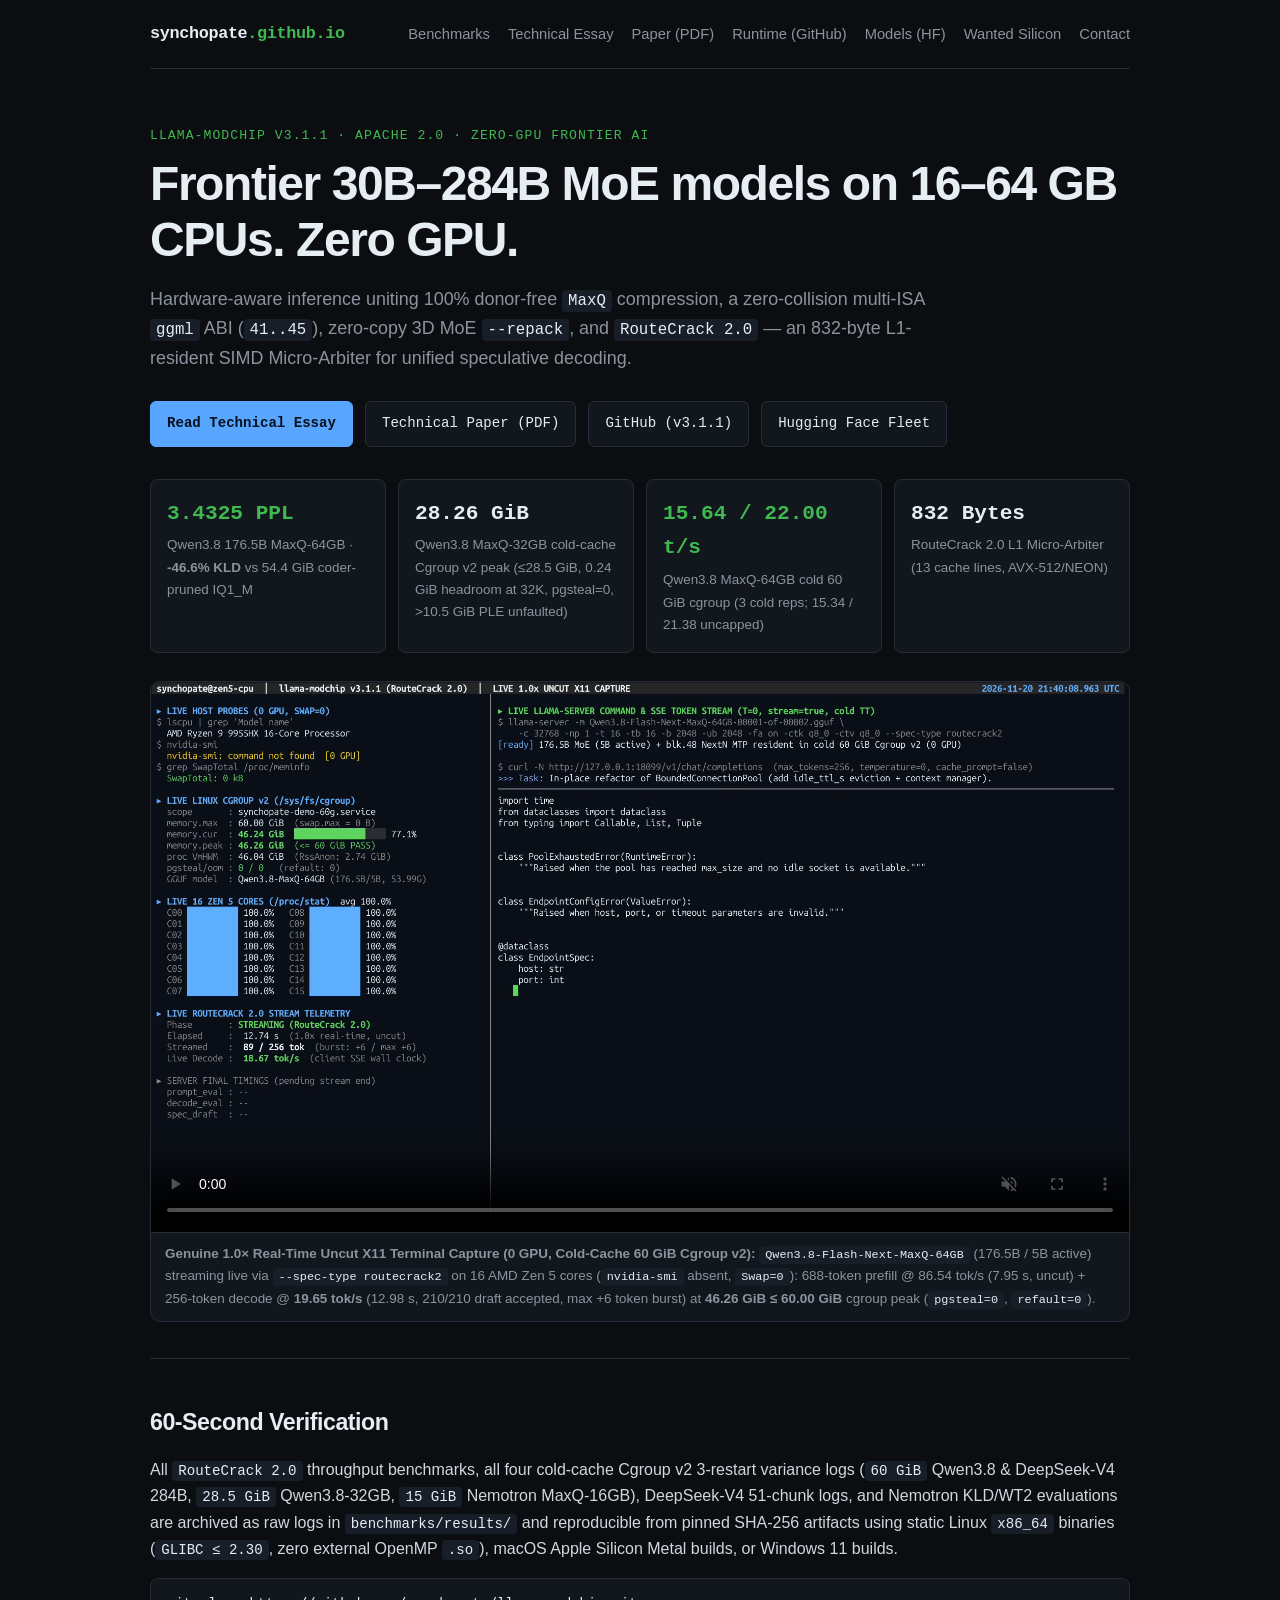
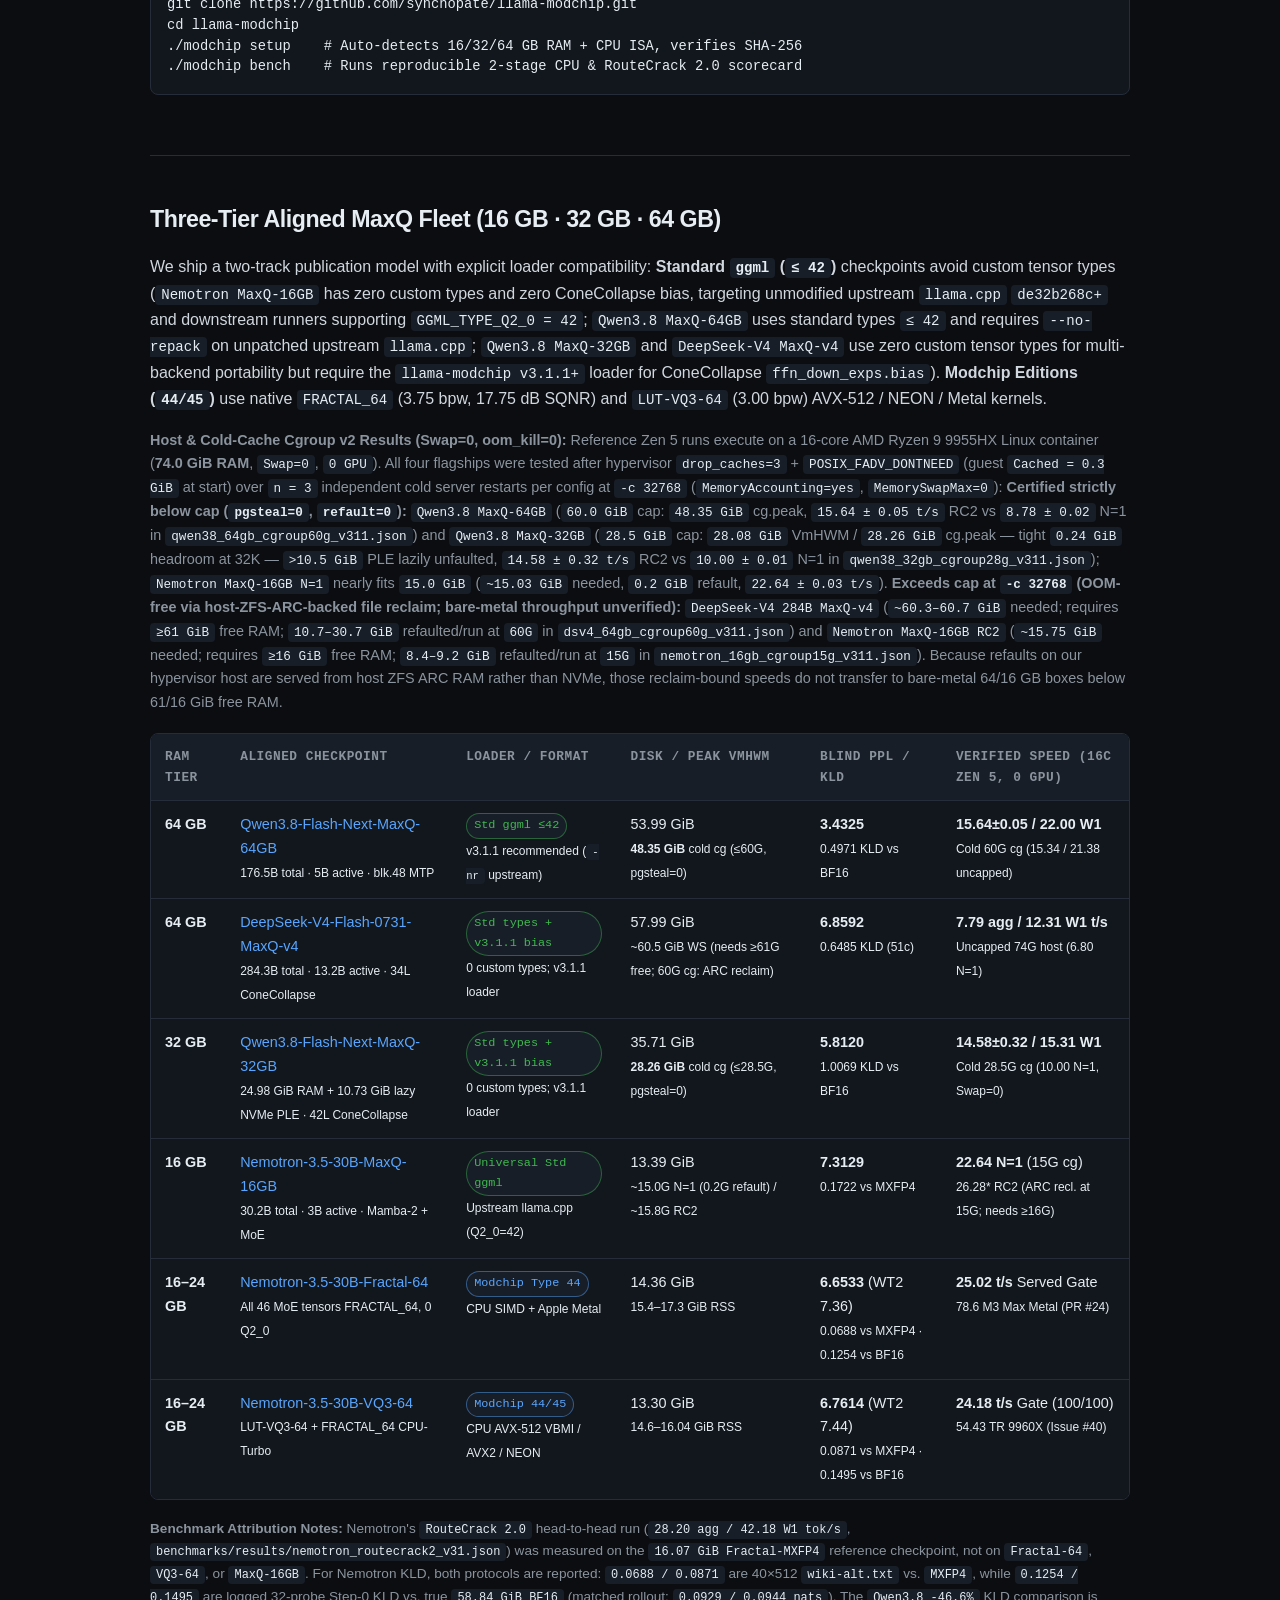
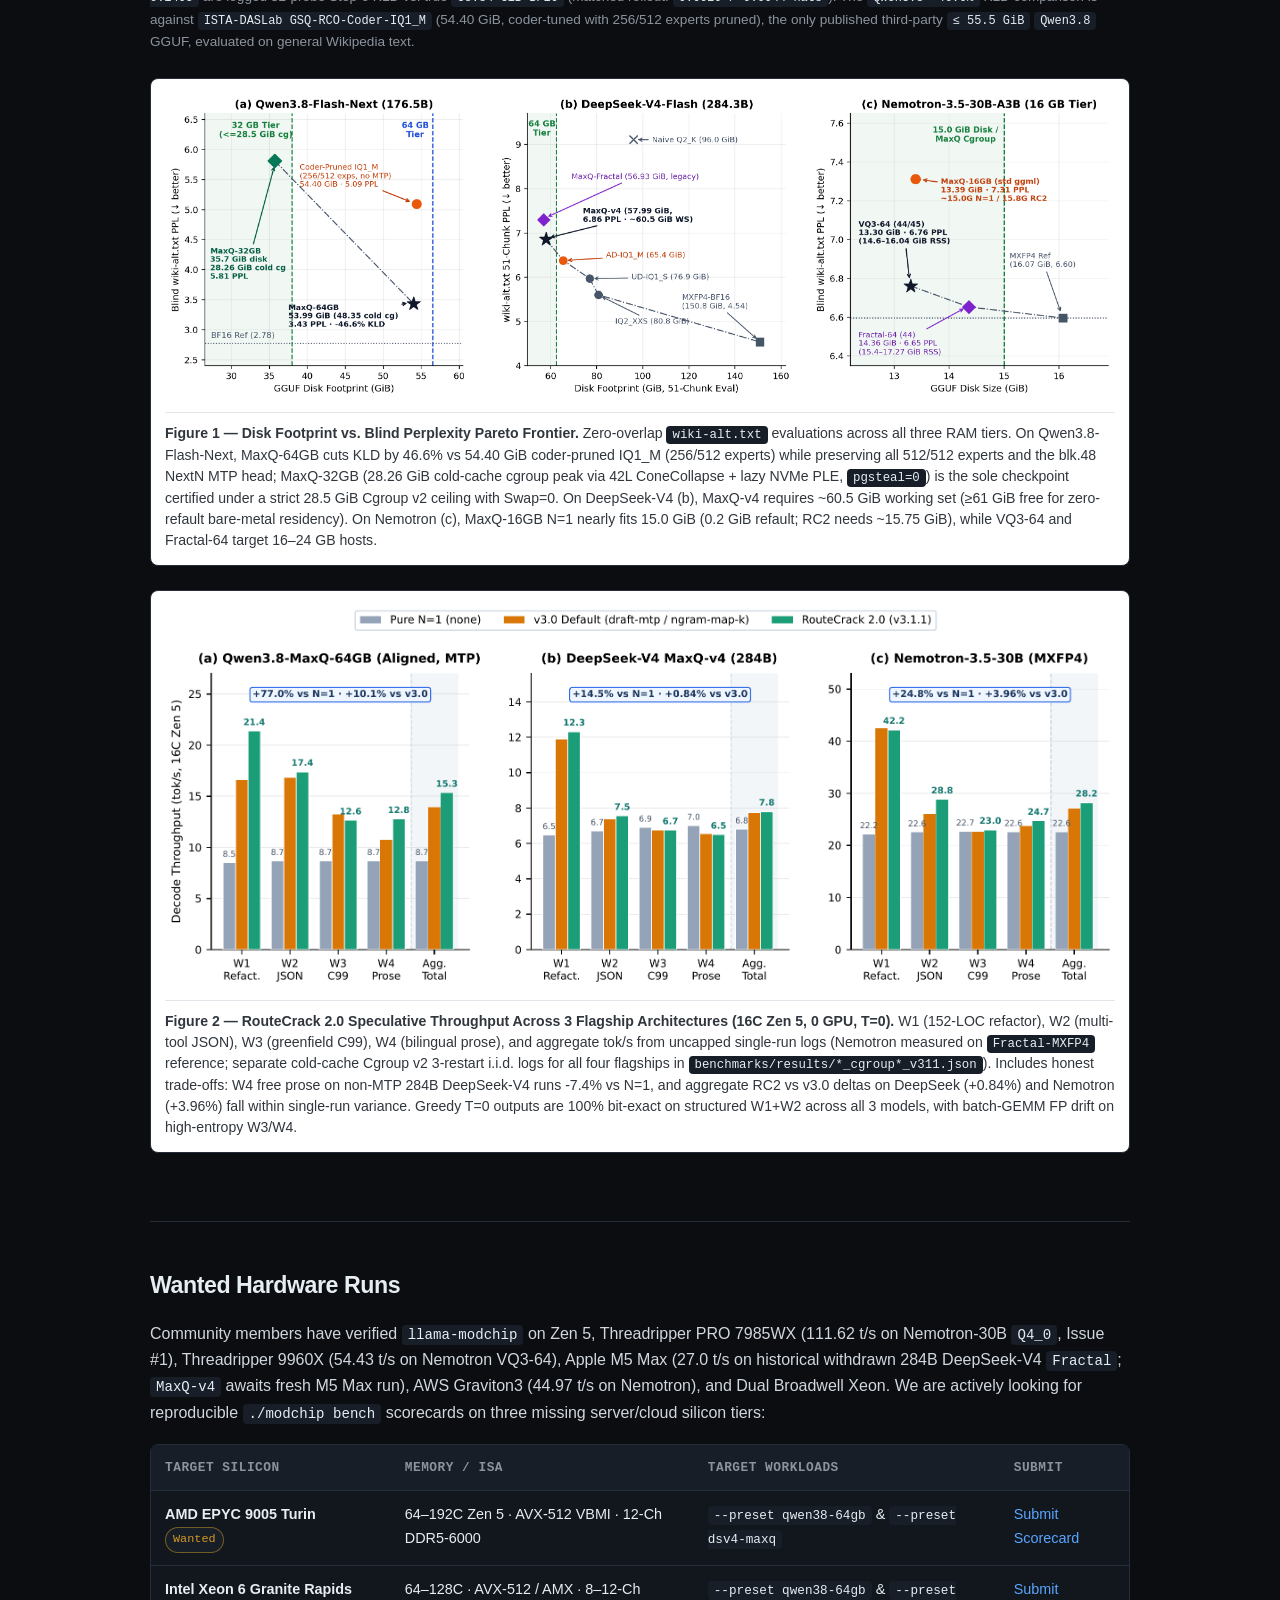
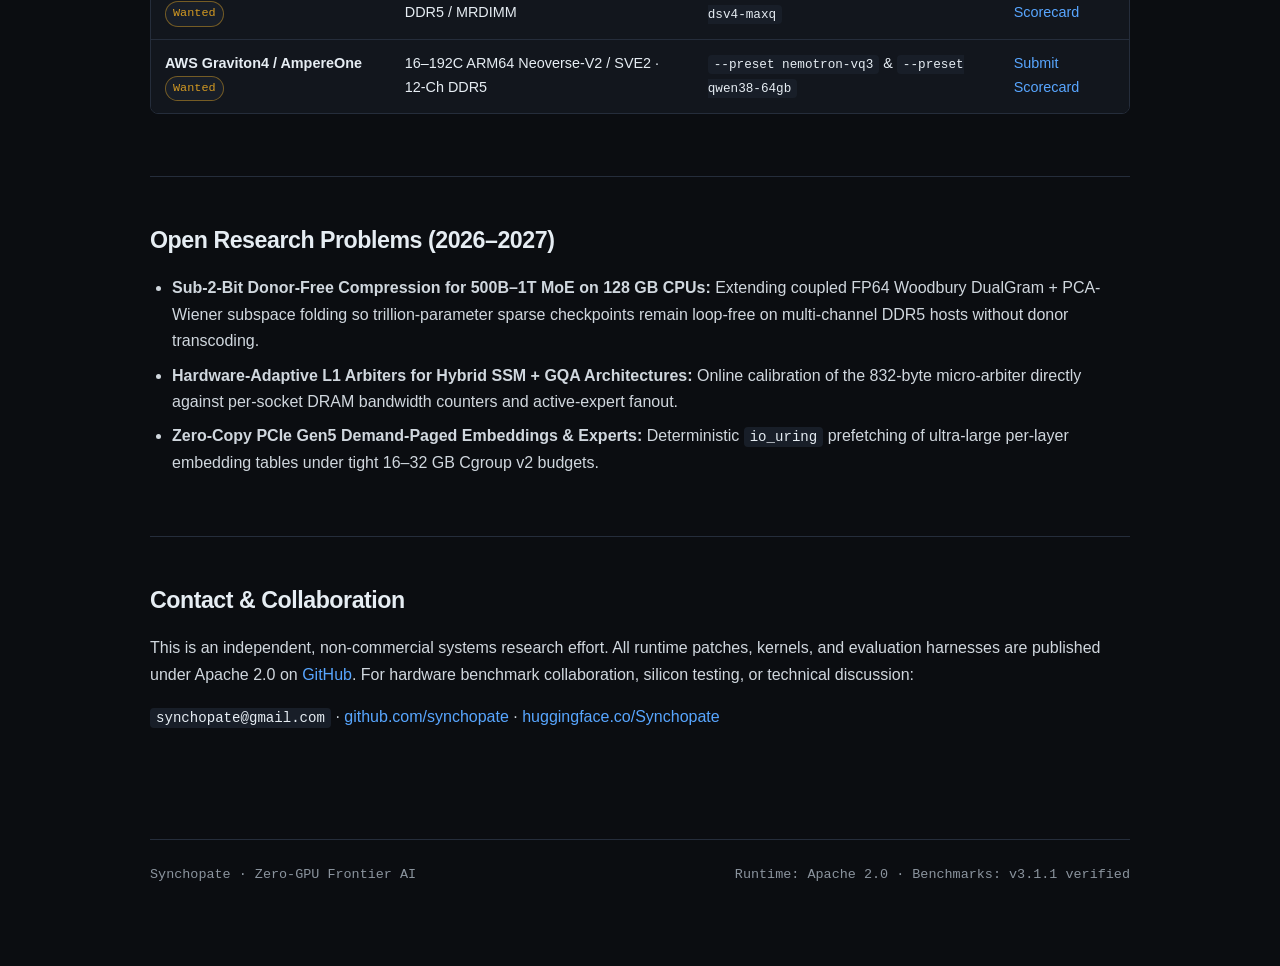
==== commit bd73811f: "v3.1.1 launch: replace replay with genuine 1.0x live X11 terminal capture + P3 polish" ====
--- a/index.html
+++ b/index.html
@@ -57,13 +57,15 @@
     </div>
 
     <div style="margin-top: 28px; border: 1px solid var(--border); border-radius: 10px; overflow: hidden; background: var(--surface);">
-      <video controls autoplay muted loop playsinline style="width: 100%; display: block;">
-        <source src="assets/zero_gpu_demo_15s.mp4" type="video/mp4">
+      <video controls autoplay muted loop playsinline poster="assets/zero_gpu_live_poster.png" style="width: 100%; display: block;">
+        <source src="assets/zero_gpu_live_demo.mp4" type="video/mp4">
       </video>
       <p style="margin: 0; padding: 10px 14px; font-size: 0.84rem; color: var(--muted); border-top: 1px solid var(--border);">
-        <strong>Disclosure:</strong> Logged-replay visualization of W1 output &amp; aggregate timing from
-        <code>benchmarks/results/qwen38_routecrack2_v31.json</code> (256 tokens in 11.93 s at 21.38 tok/s; 15.93 s prompt
-        prefill omitted). Not a live screen recording.
+        <strong>Genuine 1.0&times; Real-Time Uncut X11 Terminal Capture (0 GPU, Cold-Cache 60 GiB Cgroup v2):</strong>
+        <code>Qwen3.8-Flash-Next-MaxQ-64GB</code> (176.5B / 5B active) streaming live via <code>--spec-type routecrack2</code>
+        on 16 AMD Zen 5 cores (<code>nvidia-smi</code> absent, <code>Swap=0</code>): 688-token prefill @ 86.54 tok/s (7.95 s, uncut)
+        + 256-token decode @ <strong>19.65 tok/s</strong> (12.98 s, 210/210 draft accepted, max +6 token burst) at
+        <strong>46.26 GiB &le; 60.00 GiB</strong> cgroup peak (<code>pgsteal=0</code>, <code>refault=0</code>).
       </p>
     </div>
   </header>
@@ -119,7 +121,7 @@
       RAM; <code>10.7–30.7 GiB</code> refaulted/run at <code>60G</code> in <code>dsv4_64gb_cgroup60g_v311.json</code>) and
       <code>Nemotron MaxQ-16GB RC2</code> (<code>~15.75 GiB</code> needed; requires <code>&ge;16 GiB</code> free RAM;
       <code>8.4–9.2 GiB</code> refaulted/run at <code>15G</code> in <code>nemotron_16gb_cgroup15g_v311.json</code>).
-      Because refaults on our Proxmox host are served from host ZFS ARC RAM rather than NVMe, those reclaim-bound speeds
+      Because refaults on our hypervisor host are served from host ZFS ARC RAM rather than NVMe, those reclaim-bound speeds
       do not transfer to bare-metal 64/16 GB boxes below 61/16 GiB free RAM.
     </p>
 
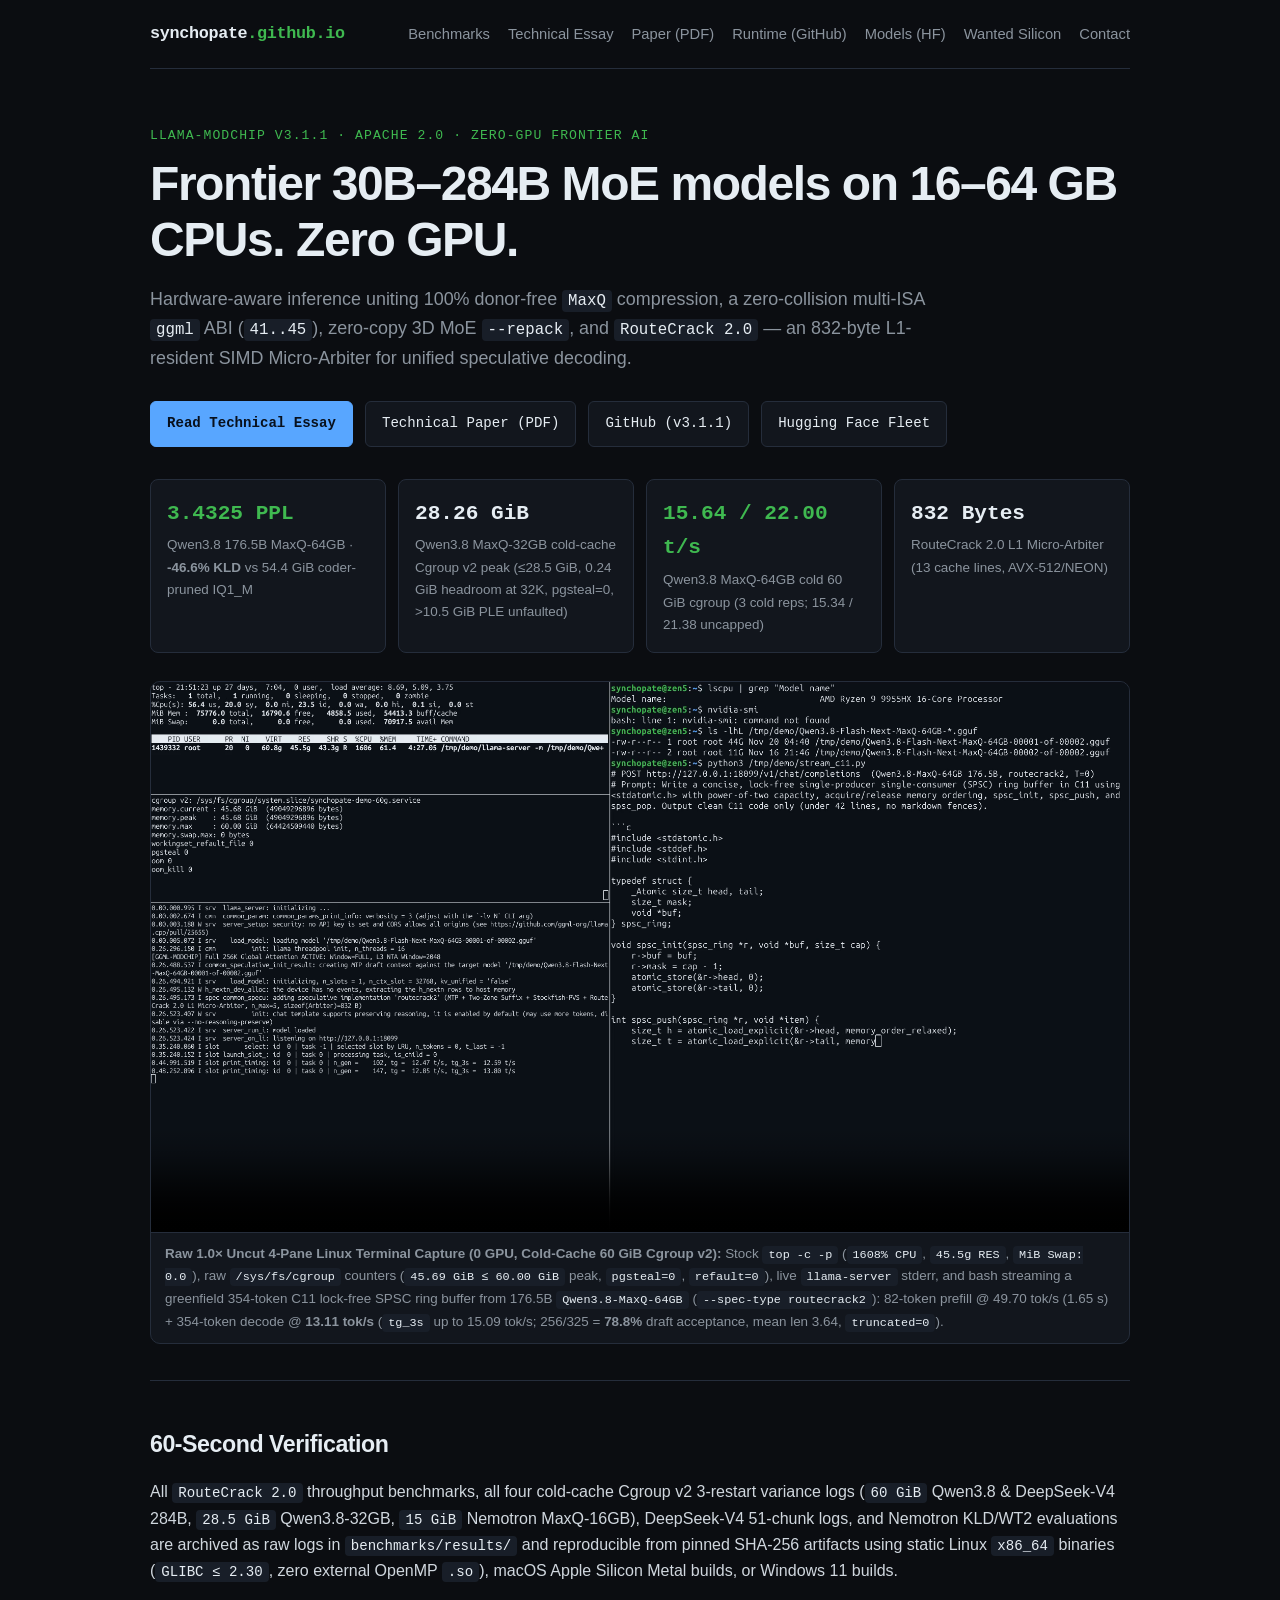
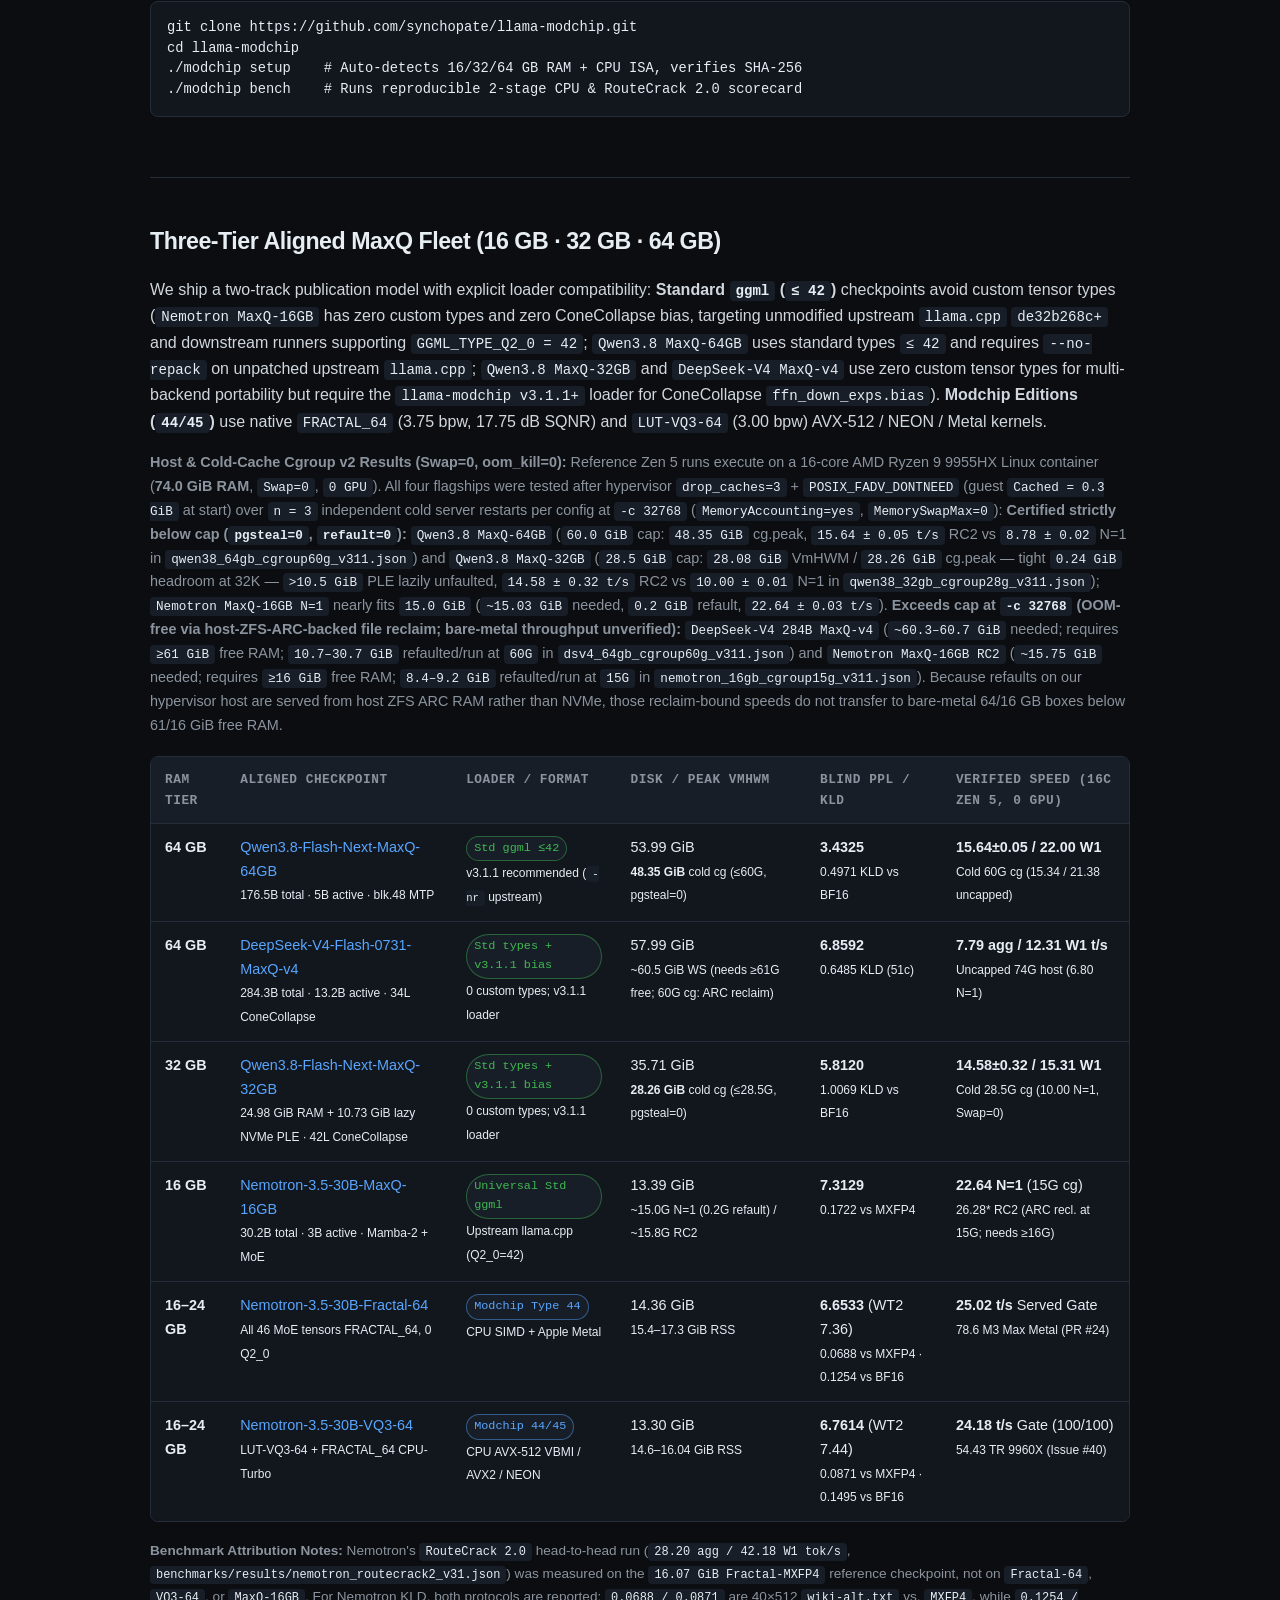
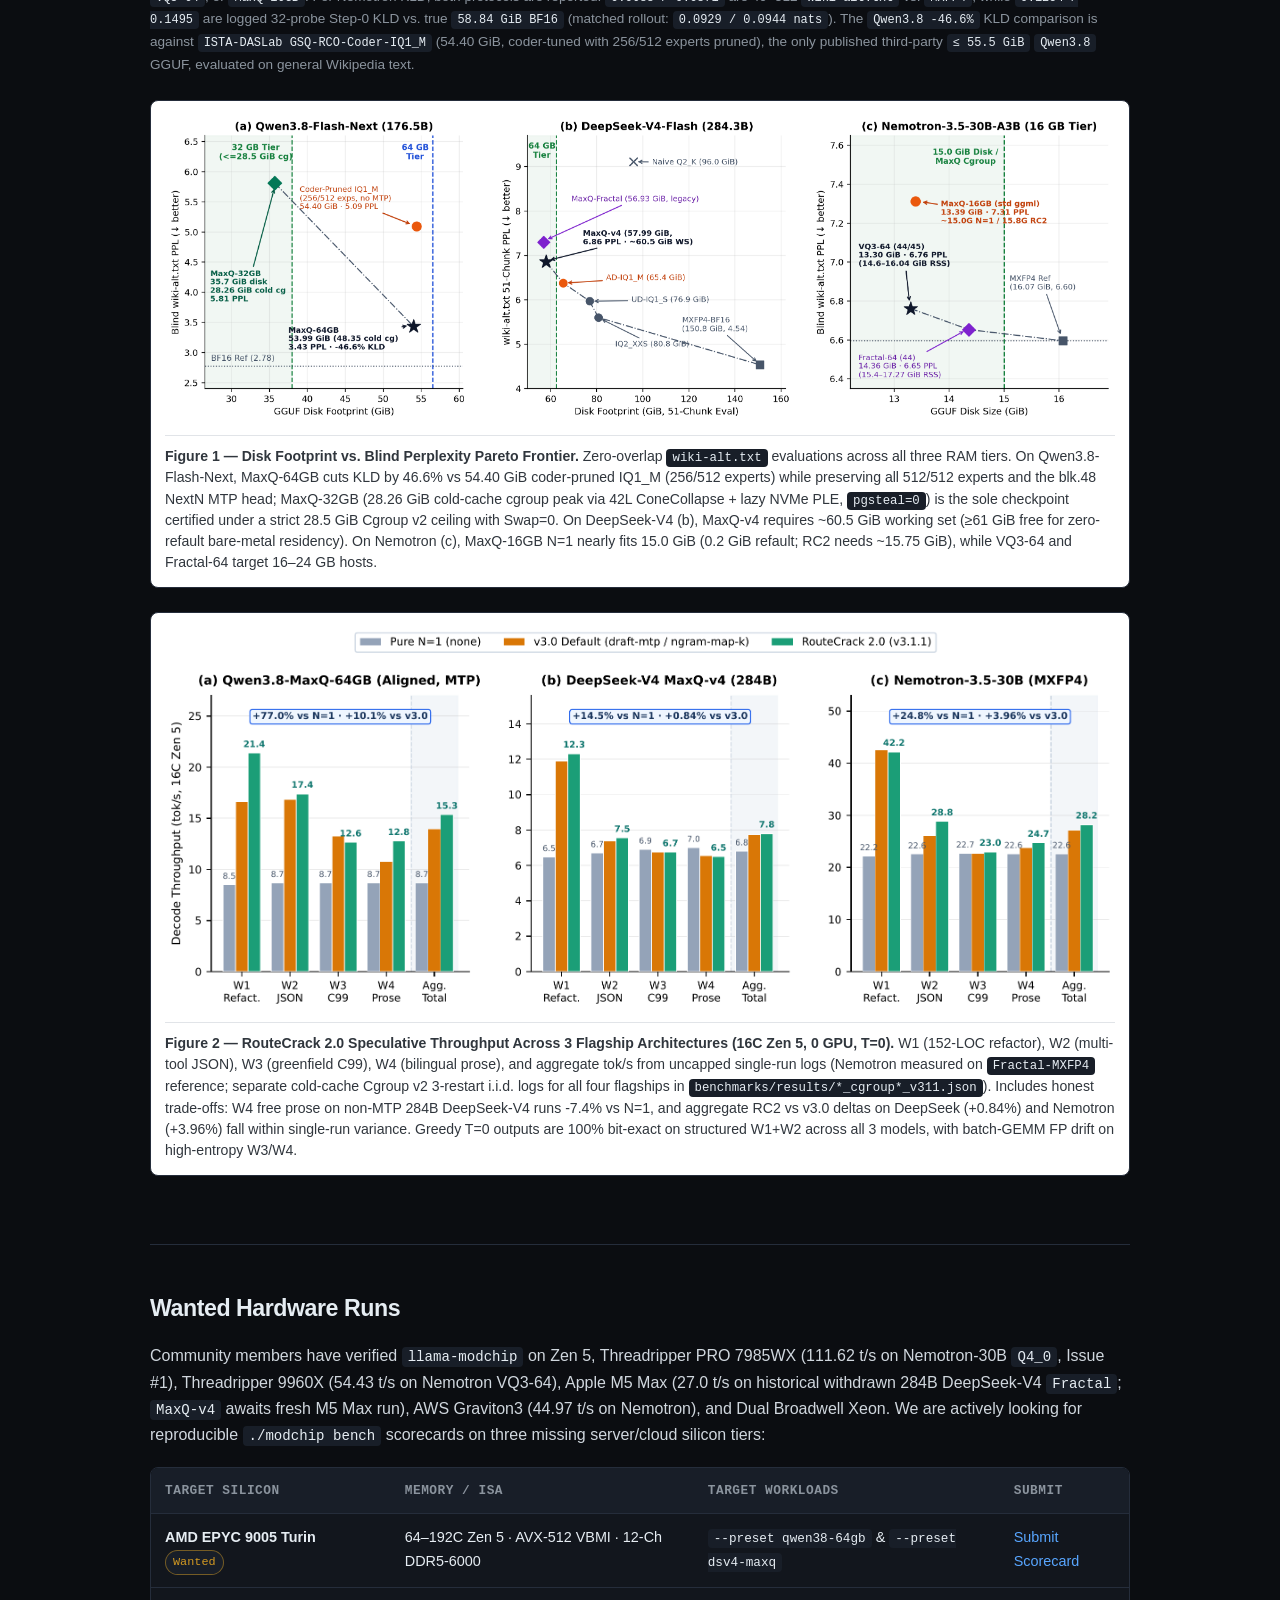
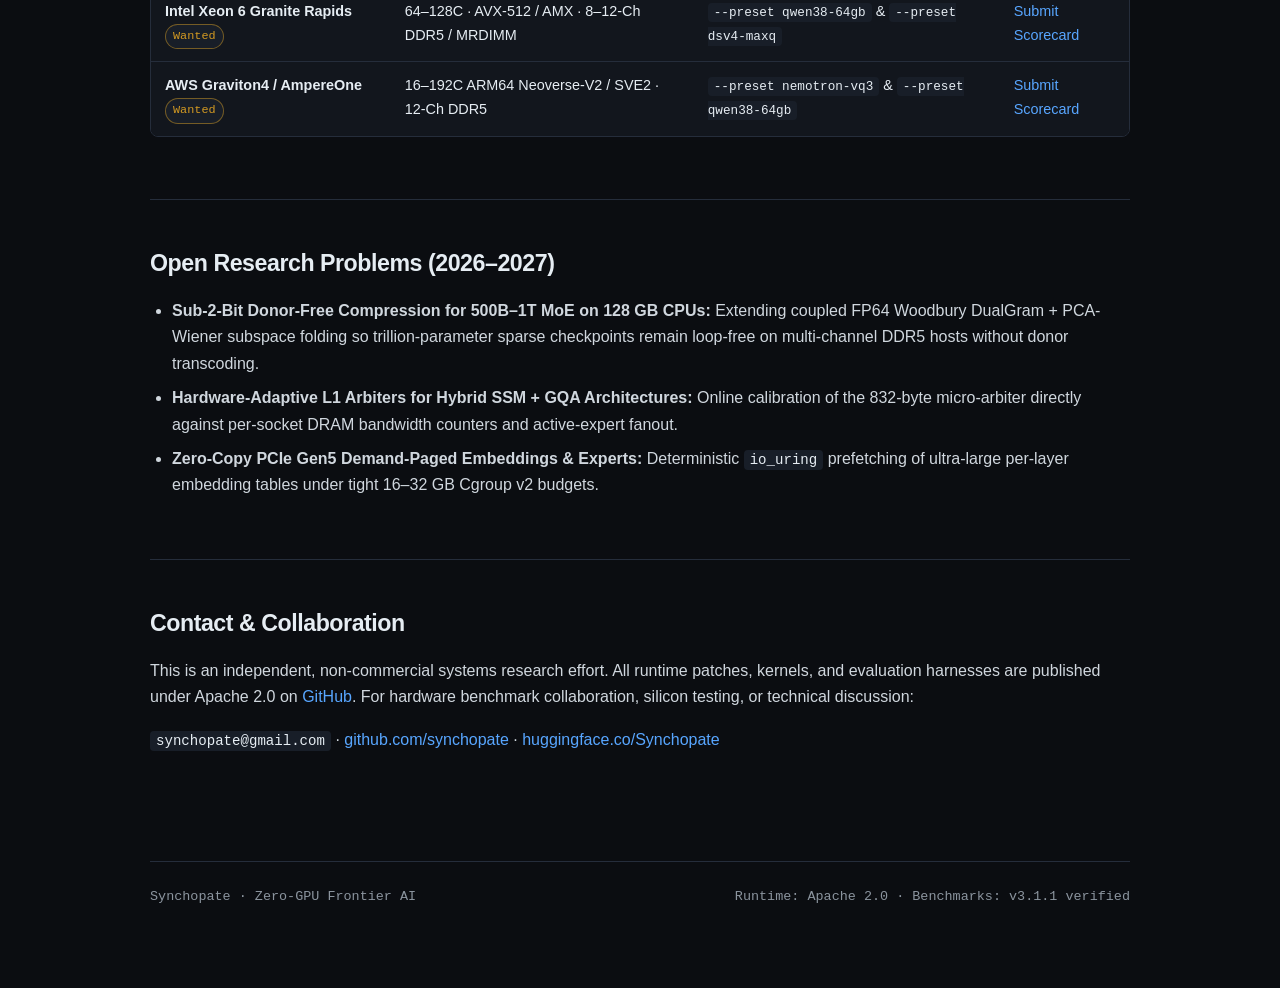
==== commit 15bb1c66: "v3.1.1 video: replace custom TUI with raw 4-pane stock Linux top + cgroup + llama-server log + bash " ====
--- a/index.html
+++ b/index.html
@@ -61,11 +61,13 @@
         <source src="assets/zero_gpu_live_demo.mp4" type="video/mp4">
       </video>
       <p style="margin: 0; padding: 10px 14px; font-size: 0.84rem; color: var(--muted); border-top: 1px solid var(--border);">
-        <strong>Genuine 1.0&times; Real-Time Uncut X11 Terminal Capture (0 GPU, Cold-Cache 60 GiB Cgroup v2):</strong>
-        <code>Qwen3.8-Flash-Next-MaxQ-64GB</code> (176.5B / 5B active) streaming live via <code>--spec-type routecrack2</code>
-        on 16 AMD Zen 5 cores (<code>nvidia-smi</code> absent, <code>Swap=0</code>): 688-token prefill @ 86.54 tok/s (7.95 s, uncut)
-        + 256-token decode @ <strong>19.65 tok/s</strong> (12.98 s, 210/210 draft accepted, max +6 token burst) at
-        <strong>46.26 GiB &le; 60.00 GiB</strong> cgroup peak (<code>pgsteal=0</code>, <code>refault=0</code>).
+        <strong>Raw 1.0&times; Uncut 4-Pane Linux Terminal Capture (0 GPU, Cold-Cache 60 GiB Cgroup v2):</strong>
+        Stock <code>top -c -p</code> (<code>1608% CPU</code>, <code>45.5g RES</code>, <code>MiB Swap: 0.0</code>), raw
+        <code>/sys/fs/cgroup</code> counters (<code>45.69 GiB &le; 60.00 GiB</code> peak, <code>pgsteal=0</code>,
+        <code>refault=0</code>), live <code>llama-server</code> stderr, and bash streaming a greenfield 354-token C11
+        lock-free SPSC ring buffer from 176.5B <code>Qwen3.8-MaxQ-64GB</code> (<code>--spec-type routecrack2</code>):
+        82-token prefill @ 49.70 tok/s (1.65 s) + 354-token decode @ <strong>13.11 tok/s</strong> (<code>tg_3s</code> up to
+        15.09 tok/s; 256/325 = <strong>78.8%</strong> draft acceptance, mean len 3.64, <code>truncated=0</code>).
       </p>
     </div>
   </header>
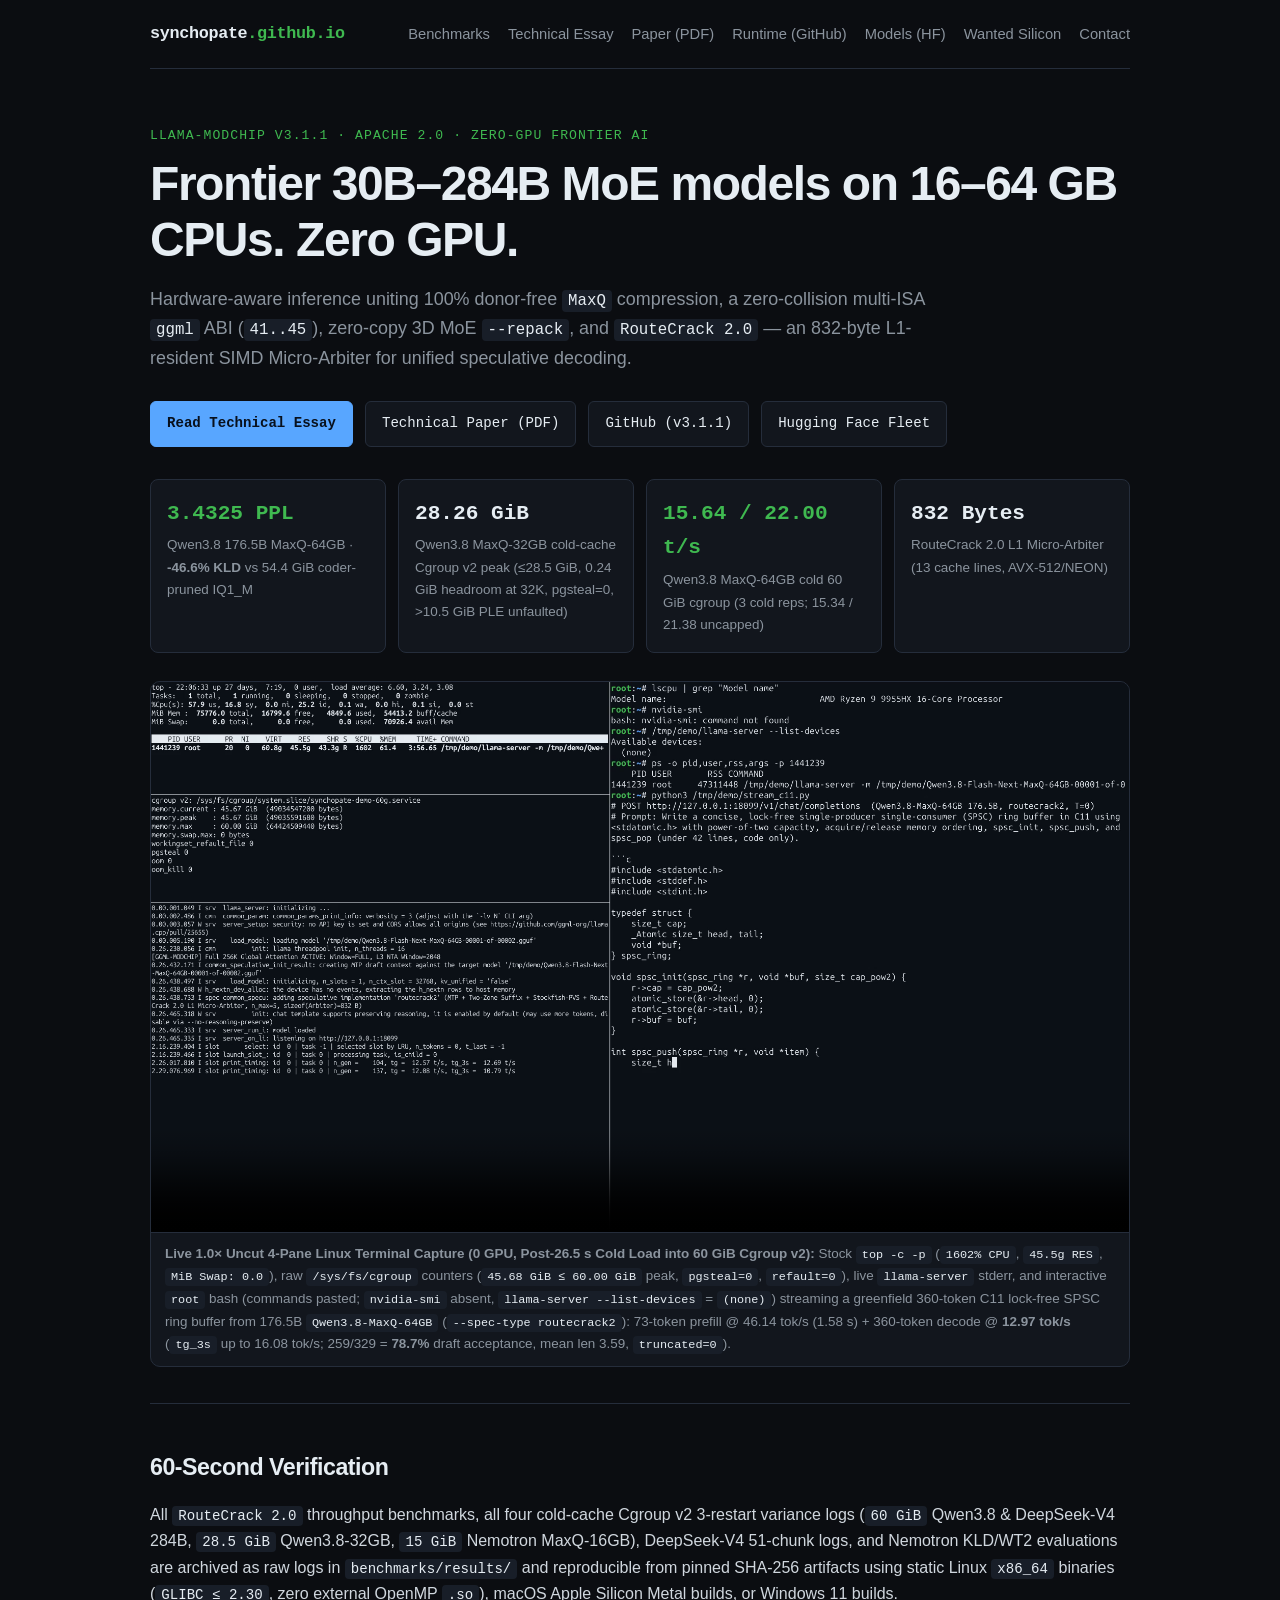
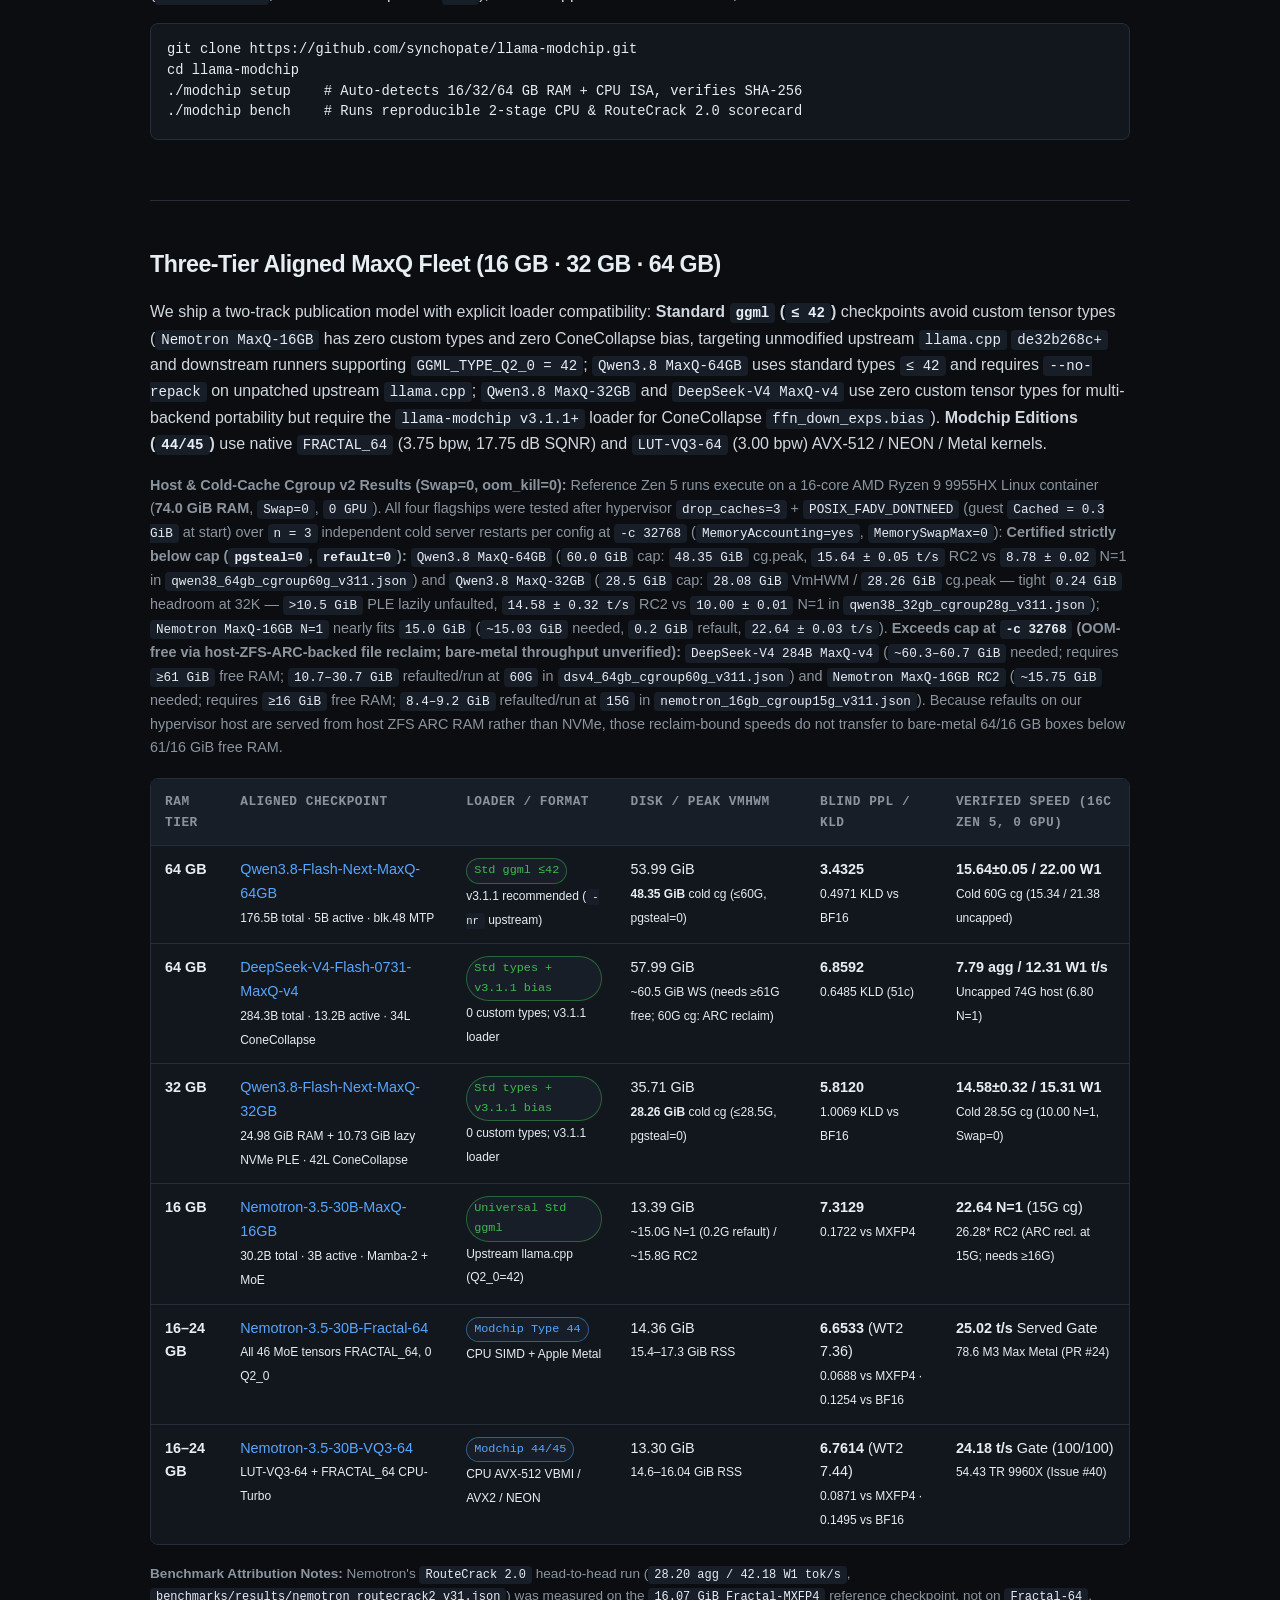
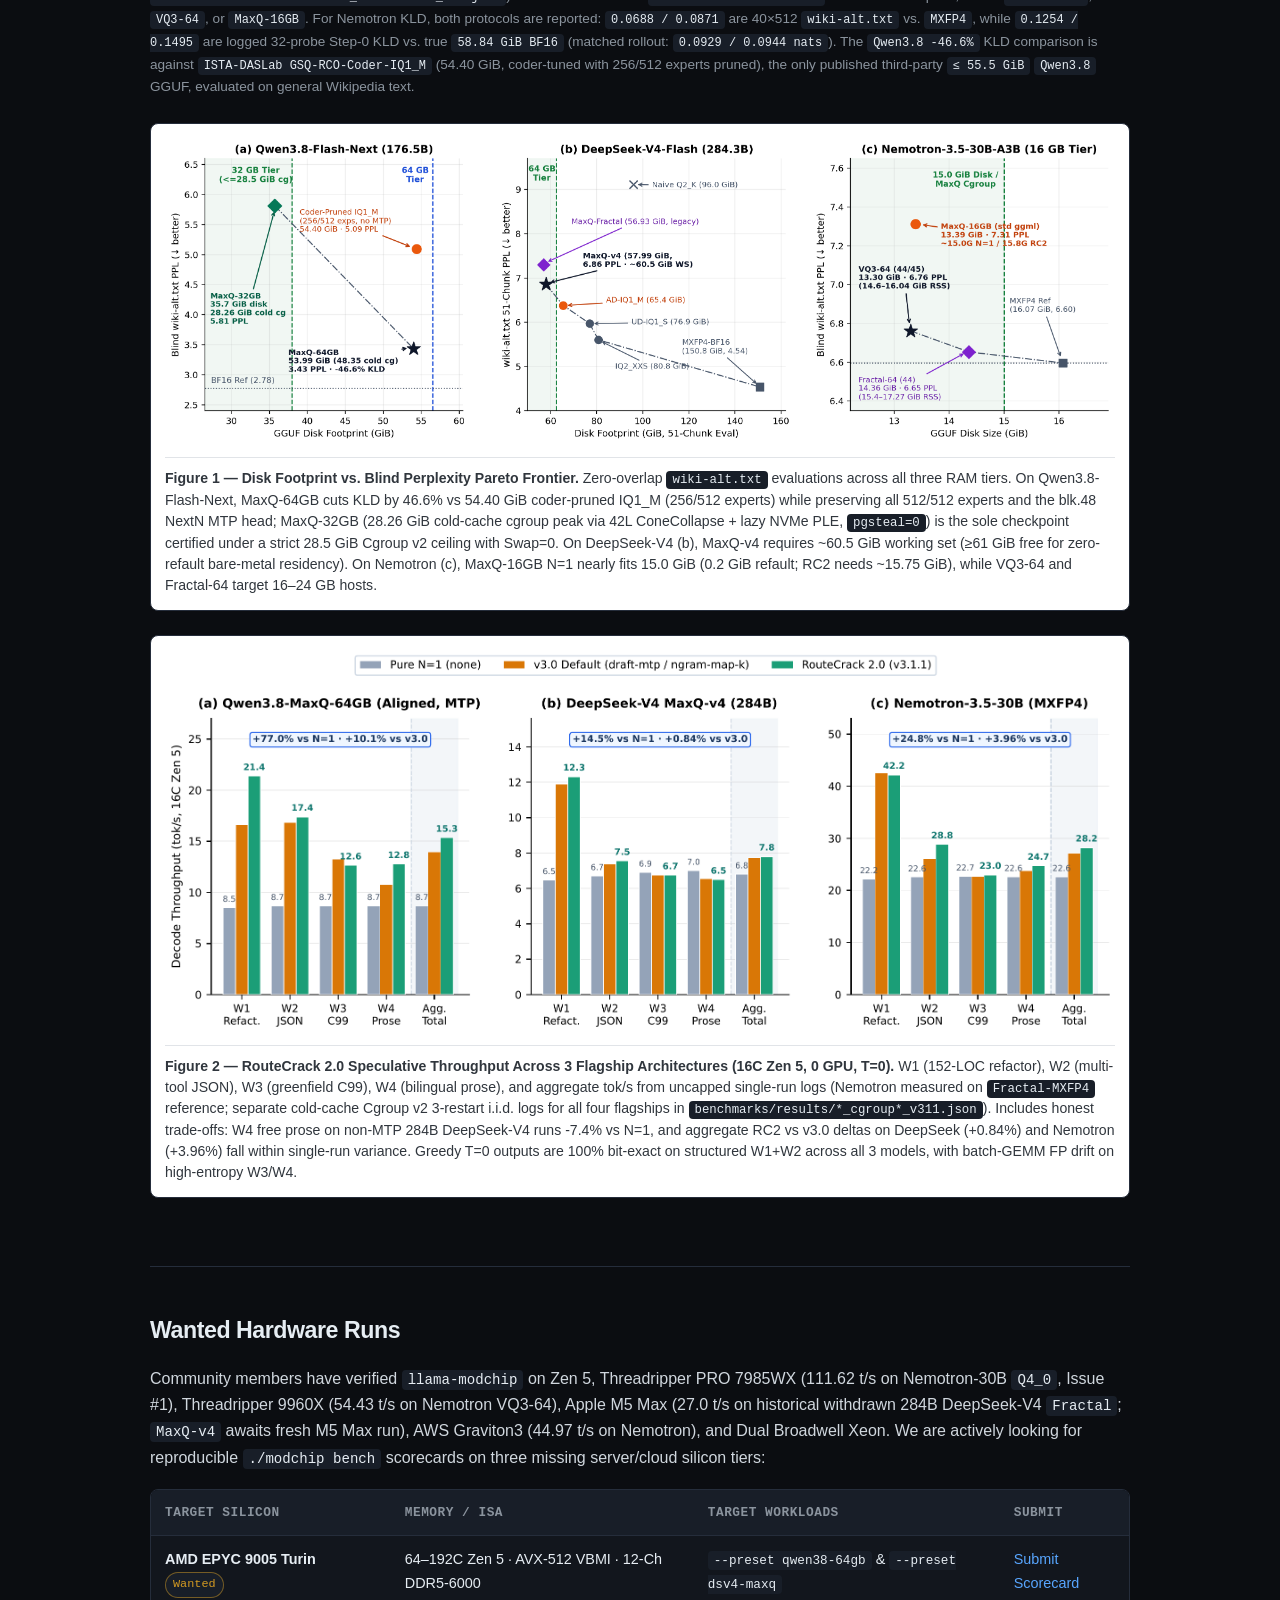
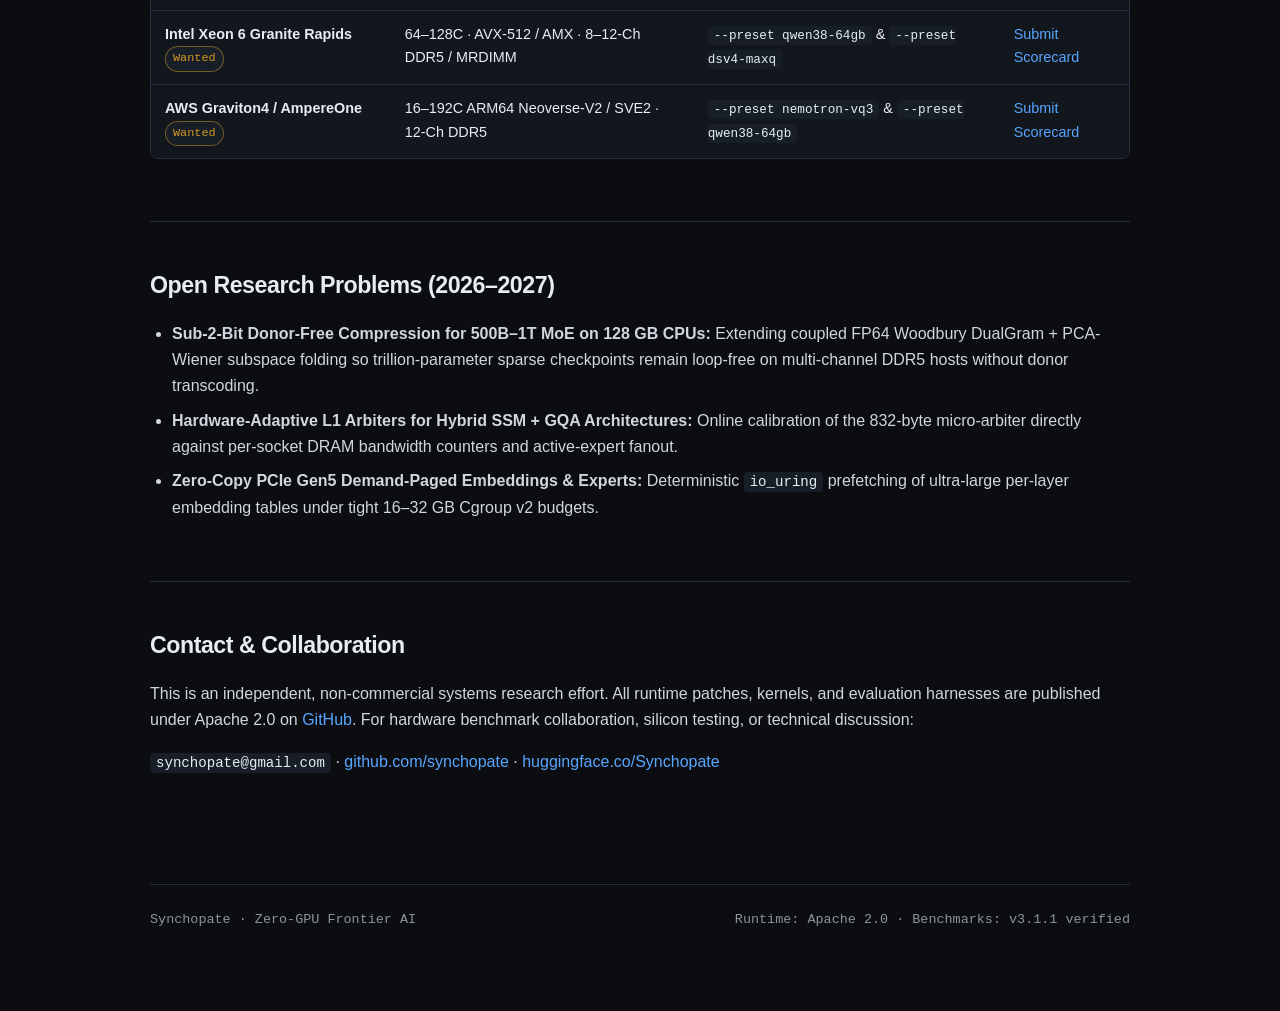
==== commit aba0ce48: "v3.1.1 triple-audit remediation: genuine interactive root bash 4-pane video (--list-devices=(none), " ====
--- a/index.html
+++ b/index.html
@@ -61,13 +61,15 @@
         <source src="assets/zero_gpu_live_demo.mp4" type="video/mp4">
       </video>
       <p style="margin: 0; padding: 10px 14px; font-size: 0.84rem; color: var(--muted); border-top: 1px solid var(--border);">
-        <strong>Raw 1.0&times; Uncut 4-Pane Linux Terminal Capture (0 GPU, Cold-Cache 60 GiB Cgroup v2):</strong>
-        Stock <code>top -c -p</code> (<code>1608% CPU</code>, <code>45.5g RES</code>, <code>MiB Swap: 0.0</code>), raw
-        <code>/sys/fs/cgroup</code> counters (<code>45.69 GiB &le; 60.00 GiB</code> peak, <code>pgsteal=0</code>,
-        <code>refault=0</code>), live <code>llama-server</code> stderr, and bash streaming a greenfield 354-token C11
-        lock-free SPSC ring buffer from 176.5B <code>Qwen3.8-MaxQ-64GB</code> (<code>--spec-type routecrack2</code>):
-        82-token prefill @ 49.70 tok/s (1.65 s) + 354-token decode @ <strong>13.11 tok/s</strong> (<code>tg_3s</code> up to
-        15.09 tok/s; 256/325 = <strong>78.8%</strong> draft acceptance, mean len 3.64, <code>truncated=0</code>).
+        <strong>Live 1.0&times; Uncut 4-Pane Linux Terminal Capture (0 GPU, Post-26.5 s Cold Load into 60 GiB Cgroup v2):</strong>
+        Stock <code>top -c -p</code> (<code>1602% CPU</code>, <code>45.5g RES</code>, <code>MiB Swap: 0.0</code>), raw
+        <code>/sys/fs/cgroup</code> counters (<code>45.68 GiB &le; 60.00 GiB</code> peak, <code>pgsteal=0</code>,
+        <code>refault=0</code>), live <code>llama-server</code> stderr, and interactive <code>root</code> bash
+        (commands pasted; <code>nvidia-smi</code> absent, <code>llama-server --list-devices</code> = <code>(none)</code>)
+        streaming a greenfield 360-token C11 lock-free SPSC ring buffer from 176.5B <code>Qwen3.8-MaxQ-64GB</code>
+        (<code>--spec-type routecrack2</code>): 73-token prefill @ 46.14 tok/s (1.58 s) + 360-token decode @
+        <strong>12.97 tok/s</strong> (<code>tg_3s</code> up to 16.08 tok/s; 259/329 = <strong>78.7%</strong> draft
+        acceptance, mean len 3.59, <code>truncated=0</code>).
       </p>
     </div>
   </header>
